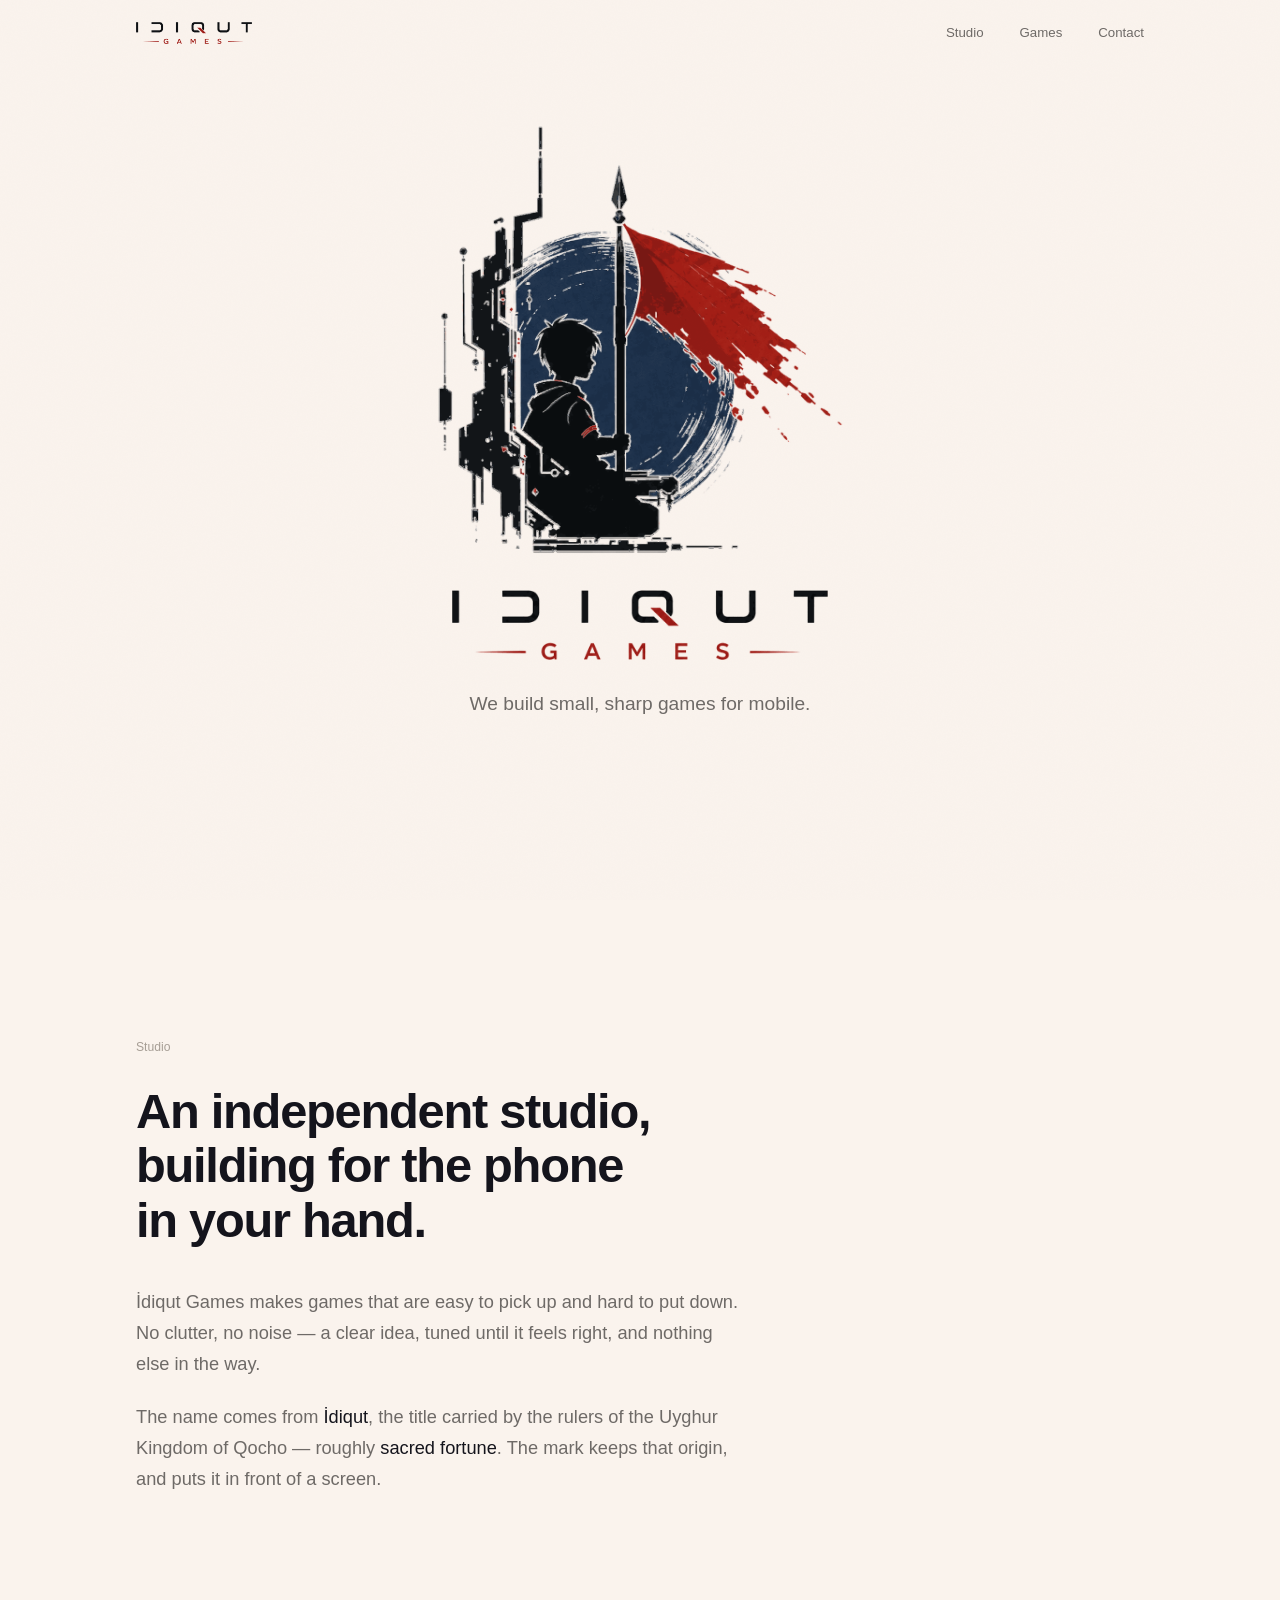
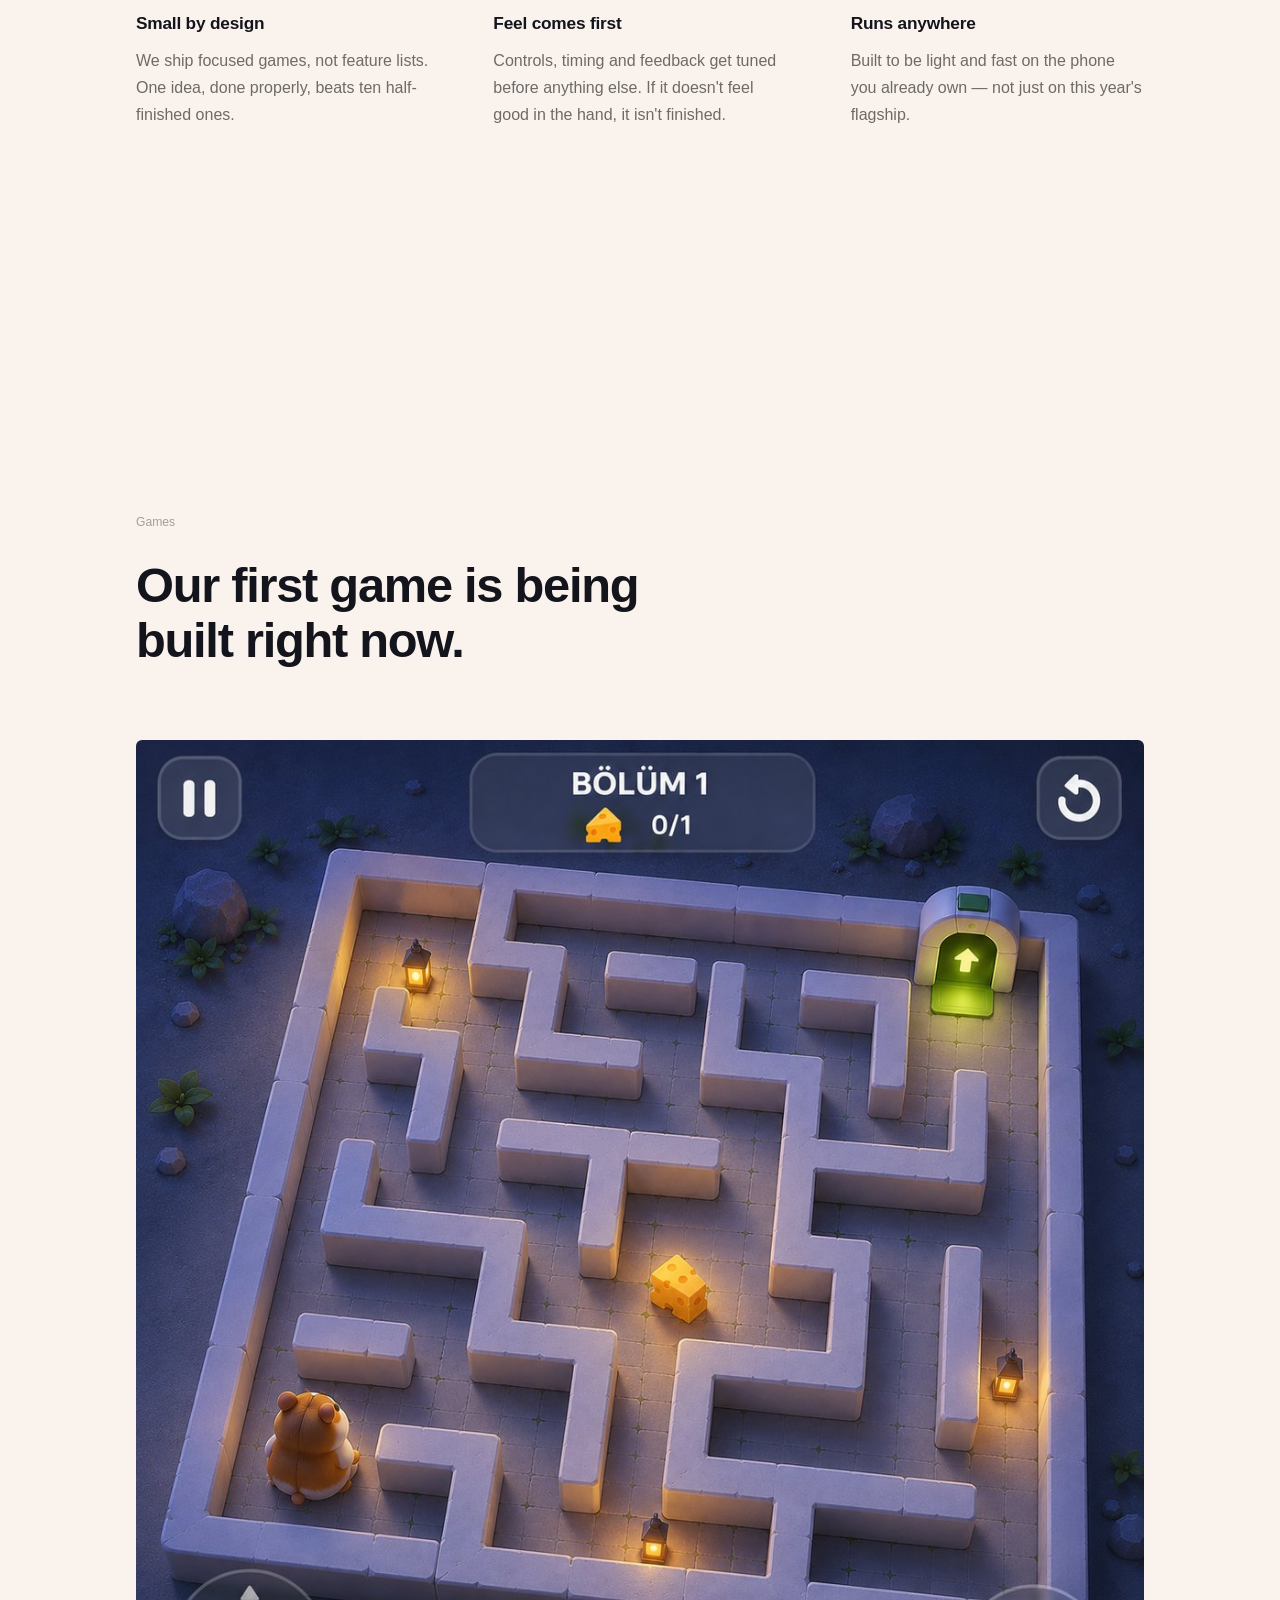
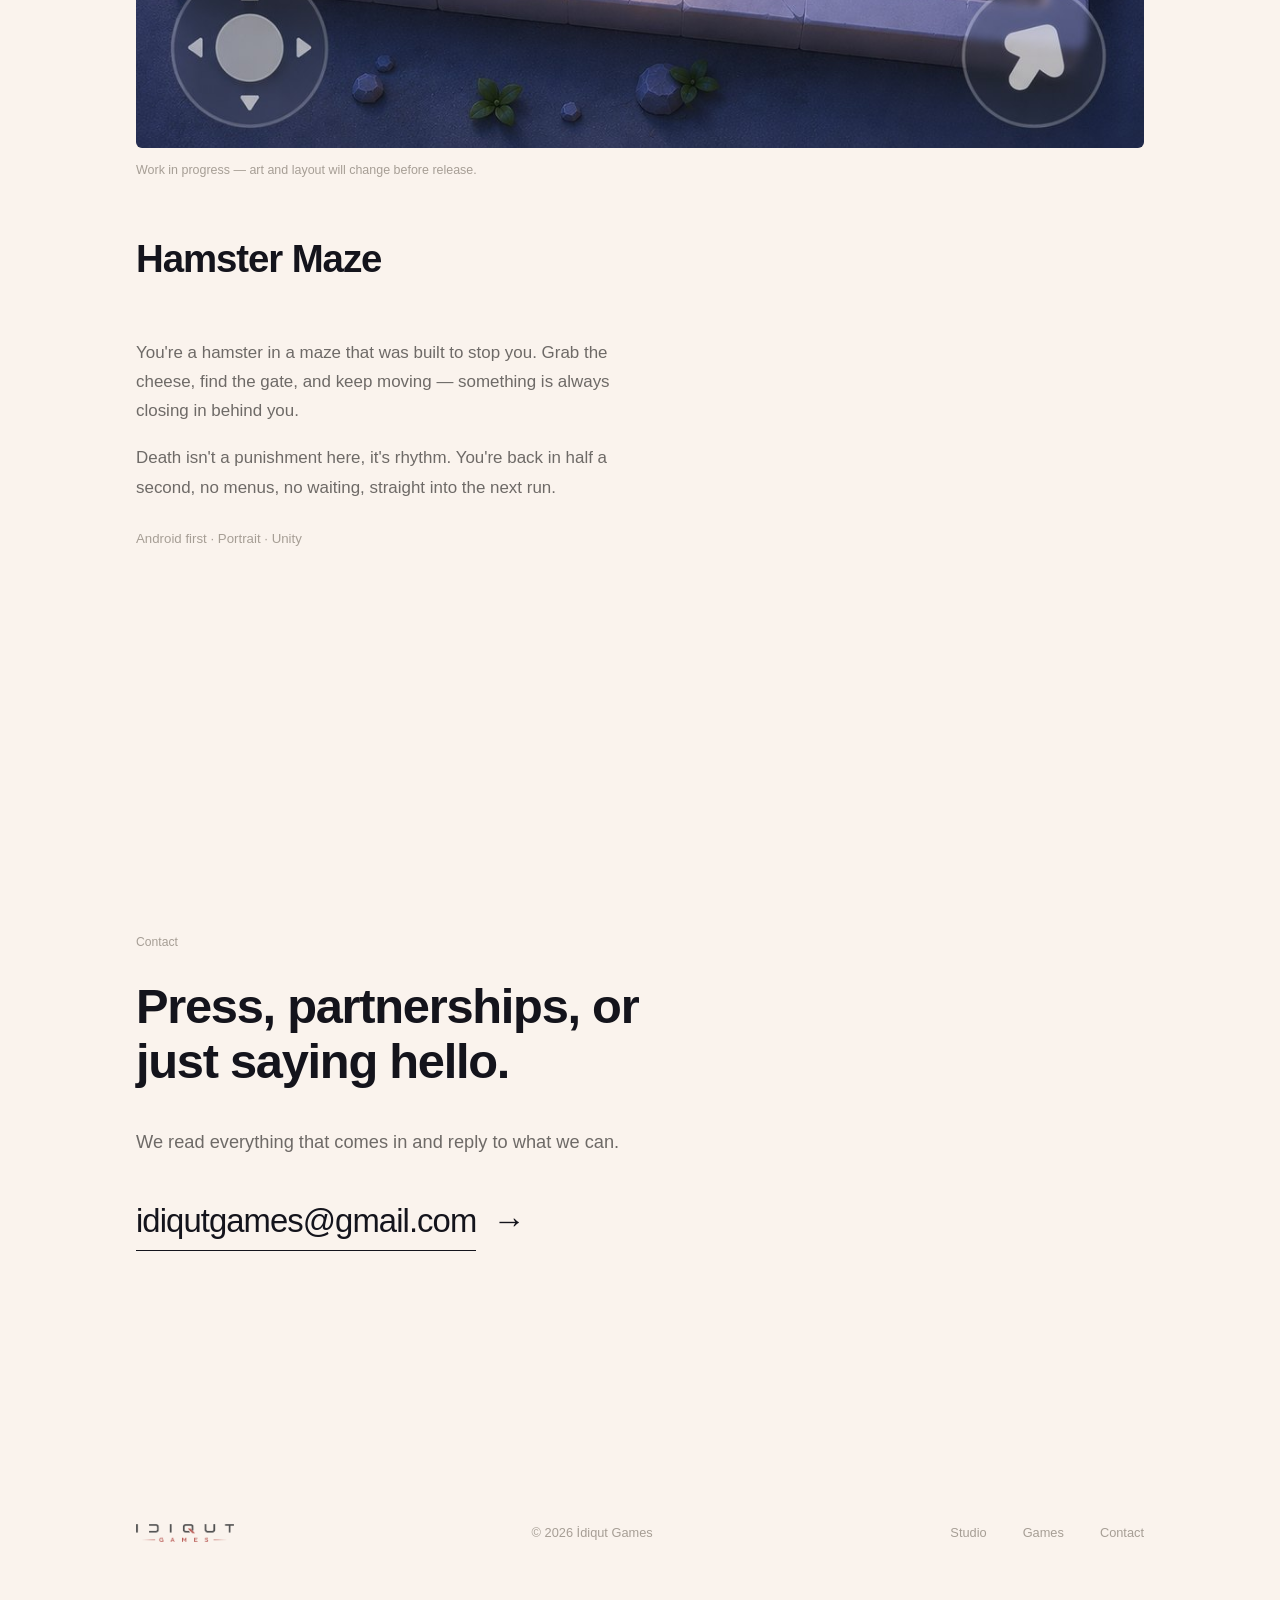
==== index.html @ bb397268 "Rebrand to the standard-bearer logo and go beige throughout New mark ships on cream, so the dark her" ====
<!DOCTYPE html>
<html lang="en">
<head>
<meta charset="utf-8">
<meta name="viewport" content="width=device-width, initial-scale=1">
<title>İdiqut Games — Independent Mobile Game Studio</title>
<meta name="description" content="İdiqut Games is an independent studio building small, sharp games for mobile. Hamster Maze is in development.">
<link rel="canonical" href="https://idiqutgames.com/">
<meta name="theme-color" content="#FAF3ED">

<meta property="og:type" content="website">
<meta property="og:url" content="https://idiqutgames.com/">
<meta property="og:site_name" content="İdiqut Games">
<meta property="og:title" content="İdiqut Games — Independent Mobile Game Studio">
<meta property="og:description" content="An independent studio building small, sharp games for mobile. Hamster Maze is in development.">
<meta property="og:image" content="https://idiqutgames.com/assets/og-image.png">
<meta property="og:image:width" content="1200">
<meta property="og:image:height" content="630">
<meta name="twitter:card" content="summary_large_image">
<meta name="twitter:title" content="İdiqut Games">
<meta name="twitter:description" content="An independent studio building small, sharp games for mobile.">
<meta name="twitter:image" content="https://idiqutgames.com/assets/og-image.png">

<link rel="icon" href="/assets/favicon-32.png" sizes="32x32">
<link rel="icon" href="/assets/icon-512.png" sizes="512x512">
<link rel="apple-touch-icon" href="/assets/apple-touch-icon.png">
<link rel="preload" as="image" href="/assets/v3-art-circle.png">
<link rel="preload" as="image" href="/assets/v3-art-figure.png">
<link rel="preload" as="image" href="/assets/v3-art-banner.png">
<link rel="preload" as="image" href="/assets/v3-wordmark.png">

<script type="application/ld+json">
{
  "@context":"https://schema.org","@type":"Organization",
  "name":"İdiqut Games","alternateName":"Idiqut Games",
  "url":"https://idiqutgames.com/",
  "logo":"https://idiqutgames.com/assets/icon-512.png",
  "email":"idiqutgames@gmail.com",
  "description":"Independent game studio building small, sharp games for mobile."
}
</script>

<style>
  :root{
    --bg:#FAF3ED;          /* logonun kendi zemini */
    --ink:#14141C;         /* logonun siyahiyla ayni soguk ton */
    --muted:#6E6A67;
    --faint:#A69E95;
    --red:#A01810;         /* sancaktan olculdu */
    --blue:#183048;        /* daireden olculdu */
    --head:66px;
    --font:-apple-system,BlinkMacSystemFont,"Segoe UI",Roboto,Helvetica,Arial,"Helvetica Neue",sans-serif;
    --wrap:1120px;
  }

  *{box-sizing:border-box;margin:0;padding:0}
  html{-webkit-text-size-adjust:100%;scroll-behavior:smooth}
  @media (prefers-reduced-motion:reduce){html{scroll-behavior:auto}}

  body{
    background:var(--bg);color:var(--ink);
    font-family:var(--font);font-size:17px;line-height:1.62;
    -webkit-font-smoothing:antialiased;-moz-osx-font-smoothing:grayscale;
    overflow-x:hidden;
  }
  img{max-width:100%;height:auto;display:block}
  a{color:inherit}
  :focus-visible{outline:2px solid var(--red);outline-offset:4px;border-radius:2px}

  .wrap{width:100%;max-width:var(--wrap);margin:0 auto;padding:0 clamp(24px,6vw,56px)}
  .skip{position:absolute;left:-9999px;top:0;background:var(--ink);color:var(--bg);padding:12px 18px;z-index:100}
  .skip:focus{left:0}

  /* ═══ HEADER ═══ */
  header{
    position:fixed;inset:0 0 auto 0;height:var(--head);z-index:50;
    display:flex;align-items:center;background:transparent;
    transition:background .4s ease;
  }
  header.solid{
    background:rgba(250,243,237,.88);
    -webkit-backdrop-filter:blur(12px);backdrop-filter:blur(12px);
  }
  header .wrap{display:flex;align-items:center;justify-content:space-between;gap:22px}
  .brand{display:block;flex:none;text-decoration:none;width:clamp(94px,13vw,116px);opacity:0;transition:opacity .5s ease}
  header.solid .brand{opacity:1}

  nav{display:flex;align-items:center;gap:clamp(18px,3.4vw,36px)}
  nav a{
    text-decoration:none;font-size:.83rem;font-weight:500;
    color:var(--muted);transition:color .25s ease;white-space:nowrap;
  }
  nav a:hover{color:var(--ink)}

  /* ═══ HERO ═══ */
  .hero{
    position:relative;min-height:94svh;
    display:flex;flex-direction:column;align-items:center;justify-content:center;text-align:center;
    padding:calc(var(--head) + 44px) clamp(24px,6vw,56px) clamp(76px,10vw,116px);
  }

  .art{position:relative;width:clamp(248px,40vw,412px);aspect-ratio:766/808;margin-bottom:clamp(24px,3.4vw,34px)}
  .art .al{position:absolute;inset:0;width:100%;height:100%;object-fit:contain}

  @supports ((-webkit-mask-image:linear-gradient(#000,#000)) or (mask-image:linear-gradient(#000,#000))){
    /* figur asagidan yukari belirir */
    .art .fig{
      -webkit-mask-image:linear-gradient(to top,#000 0%,#000 40%,transparent 49%,transparent 100%);
              mask-image:linear-gradient(to top,#000 0%,#000 40%,transparent 49%,transparent 100%);
      -webkit-mask-size:100% 300%;mask-size:100% 300%;
      -webkit-mask-repeat:no-repeat;mask-repeat:no-repeat;
      -webkit-mask-position:0% 0%;mask-position:0% 0%;
    }
    /* sancak soldan saga acilir */
    .art .ban{
      -webkit-mask-image:linear-gradient(to right,#000 0%,#000 36%,transparent 50%,transparent 100%);
              mask-image:linear-gradient(to right,#000 0%,#000 36%,transparent 50%,transparent 100%);
      -webkit-mask-size:300% 100%;mask-size:300% 100%;
      -webkit-mask-repeat:no-repeat;mask-repeat:no-repeat;
      -webkit-mask-position:100% 0%;mask-position:100% 0%;
    }
    /* daire firca gibi donerek gelir */
    .art .cir{opacity:0;transform:rotate(-26deg) scale(.9);transform-origin:58% 52%}
  }

  @keyframes riseUp{
    from{-webkit-mask-position:0% 0%;mask-position:0% 0%}
    to  {-webkit-mask-position:0% 100%;mask-position:0% 100%}
  }
  @keyframes unfurl{
    from{-webkit-mask-position:100% 0%;mask-position:100% 0%}
    to  {-webkit-mask-position:0% 0%;mask-position:0% 0%}
  }
  @keyframes sweep{
    from{opacity:0;transform:rotate(-26deg) scale(.9)}
    to  {opacity:1;transform:rotate(0) scale(1)}
  }

  .art.on .cir{animation:sweep  .92s cubic-bezier(.24,.7,.3,1)    .05s forwards}
  .art.on .fig{animation:riseUp .84s cubic-bezier(.32,.06,.22,1)  .46s forwards}
  .art.on .ban{animation:unfurl .88s cubic-bezier(.26,.06,.2,1)   .96s forwards}

  .hero .word{width:clamp(238px,36vw,376px);margin-bottom:clamp(22px,3.2vw,30px)}
  .hero p{font-size:clamp(1.02rem,2.3vw,1.2rem);line-height:1.5;color:var(--muted);max-width:34ch}

  /* ═══ SECTIONS — ayrac yok, sadece bosluk ═══ */
  section{padding:clamp(104px,15vw,196px) 0}

  .eyebrow{font-size:.76rem;font-weight:500;color:var(--faint);margin-bottom:clamp(20px,2.6vw,26px)}

  h2{font-size:clamp(1.95rem,5vw,3.05rem);font-weight:600;line-height:1.12;letter-spacing:-.026em;max-width:19ch}

  .lede{margin-top:clamp(26px,3.4vw,38px);max-width:60ch;color:var(--muted);font-size:clamp(1.04rem,2vw,1.14rem);line-height:1.72}
  .lede + .lede{margin-top:1.15em}
  .lede em{color:var(--ink);font-style:normal;font-weight:500}

  .pillars{display:grid;grid-template-columns:1fr;gap:clamp(36px,5vw,56px);margin-top:clamp(64px,9vw,116px)}
  @media (min-width:820px){.pillars{grid-template-columns:repeat(3,1fr);gap:clamp(38px,5vw,64px)}}
  .pillars h3{font-size:1.08rem;font-weight:600;letter-spacing:-.012em;margin-bottom:10px}
  .pillars p{color:var(--muted);font-size:1rem;line-height:1.68;max-width:34ch}

  /* ═══ OYUN ═══ */
  .shot{margin-top:clamp(46px,6vw,72px);border-radius:6px;overflow:hidden;background:#EFE8E1}
  .shot img{width:100%;transition:transform 1.1s cubic-bezier(.2,.7,.25,1)}
  .shot:hover img{transform:scale(1.028)}
  .cap{margin-top:12px;font-size:.78rem;color:var(--faint)}

  .gtitle{margin-top:clamp(38px,5vw,58px);font-size:clamp(1.65rem,4.2vw,2.4rem);font-weight:600;letter-spacing:-.028em;line-height:1.1}
  .gstatus{display:inline-flex;align-items:center;gap:9px;margin-top:14px;font-size:.82rem;color:var(--muted)}
  .gstatus::before{content:"";width:6px;height:6px;border-radius:50%;background:var(--red);flex:none}
  .gbody{margin-top:22px;max-width:56ch;color:var(--muted);font-size:1.06rem;line-height:1.72}
  .gbody + .gbody{margin-top:1.05em}
  .gspecs{margin-top:26px;font-size:.83rem;color:var(--faint)}

  /* ═══ OK BAGLANTISI ═══ */
  .mail{
    display:inline-flex;align-items:baseline;gap:.5em;
    margin-top:clamp(26px,3.4vw,36px);
    font-size:clamp(1.3rem,4.2vw,2.05rem);font-weight:500;letter-spacing:-.028em;
    text-decoration:none;color:var(--ink);
  }
  .mail span.t{
    background-image:linear-gradient(currentColor,currentColor);
    background-size:100% 1px;background-repeat:no-repeat;background-position:0 100%;
    padding-bottom:4px;transition:background-size .35s ease;
  }
  .mail:hover span.t{background-size:0% 1px}
  .mail span.a{transition:transform .3s cubic-bezier(.2,.7,.3,1);display:inline-block}
  .mail:hover span.a{transform:translateX(6px)}

  /* ═══ FOOTER ═══ */
  footer{padding:clamp(56px,7vw,80px) 0 clamp(52px,6vw,68px)}
  footer .wrap{display:flex;align-items:center;justify-content:space-between;gap:28px;flex-wrap:wrap}
  footer .wm{width:98px;opacity:.72}
  footer .copy{font-size:.8rem;color:var(--faint)}
  footer nav a{font-size:.8rem;color:var(--faint)}
  footer nav a:hover{color:var(--ink)}

  /* ═══ REVEAL ═══ */
  .rv{opacity:0;transform:translateY(24px);transition:opacity .9s cubic-bezier(.22,.7,.3,1),transform .9s cubic-bezier(.22,.7,.3,1)}
  .rv.in{opacity:1;transform:none}
  .rv.d1{transition-delay:.1s}
  .rv.d2{transition-delay:.2s}
  .rv.d3{transition-delay:.3s}
  .rv.hd1{transition-delay:1.54s}
  .rv.hd2{transition-delay:1.74s}
  .hero.no-cine .rv.hd1{transition-delay:.10s}
  .hero.no-cine .rv.hd2{transition-delay:.20s}

  /* kagit greni */
  body::after{
    content:"";position:fixed;inset:0;z-index:9;pointer-events:none;opacity:.02;
    background-image:url("data:image/svg+xml,%3Csvg xmlns='http://www.w3.org/2000/svg' width='200' height='200'%3E%3Cfilter id='n'%3E%3CfeTurbulence type='fractalNoise' baseFrequency='.8' numOctaves='4' stitchTiles='stitch'/%3E%3C/filter%3E%3Crect width='100%25' height='100%25' filter='url(%23n)'/%3E%3C/svg%3E");
    background-size:200px 200px;mix-blend-mode:multiply;
  }

  @media (prefers-reduced-motion:reduce){
    .rv{opacity:1;transform:none;transition:none}
    .art .fig,.art .ban{-webkit-mask-image:none!important;mask-image:none!important}
    .art .cir{opacity:1!important;transform:none!important}
    .shot:hover img{transform:none}
    .brand{opacity:1}
  }
</style>

<noscript><style>
  .art .fig,.art .ban{-webkit-mask-image:none!important;mask-image:none!important}
  .art .cir{opacity:1!important;transform:none!important}
  .rv{opacity:1!important;transform:none!important}
  .brand{opacity:1}
</style></noscript>
</head>
<body>

<a class="skip" href="#main">Skip to content</a>

<header id="hdr">
  <div class="wrap">
    <a class="brand" href="#top" aria-label="İdiqut Games — home">
      <img src="/assets/v3-wordmark.png" alt="İdiqut Games" width="900" height="166">
    </a>
    <nav aria-label="Main">
      <a href="#studio">Studio</a>
      <a href="#games">Games</a>
      <a href="#contact">Contact</a>
    </nav>
  </div>
</header>

<main id="main">

  <div class="hero" id="top">
    <div class="art" id="art" role="img"
         aria-label="İdiqut Games emblem: a seated figure holding a standard, a brushed circle behind, a crimson banner streaming out">
      <img class="al cir" src="/assets/v3-art-circle.png" alt="" width="880" height="928" fetchpriority="high">
      <img class="al fig" src="/assets/v3-art-figure.png" alt="" width="880" height="928">
      <img class="al ban" src="/assets/v3-art-banner.png" alt="" width="880" height="928">
    </div>

    <img class="word rv hd1" src="/assets/v3-wordmark.png" alt="İdiqut Games" width="900" height="166">
    <p class="rv hd2">We build small, sharp games for mobile.</p>
  </div>

  <!-- ═══ STUDIO ═══ -->
  <section id="studio">
    <div class="wrap">
      <p class="eyebrow rv">Studio</p>
      <h2 class="rv">An independent studio, building for the phone in your hand.</h2>

      <p class="lede rv d1">
        İdiqut Games makes games that are easy to pick up and hard to put down.
        No clutter, no noise — a clear idea, tuned until it feels right, and
        nothing else in the way.
      </p>
      <p class="lede rv d2">
        The name comes from <em>İdiqut</em>, the title carried by the rulers of the
        Uyghur Kingdom of Qocho — roughly <em>sacred fortune</em>. The mark keeps
        that origin, and puts it in front of a screen.
      </p>

      <div class="pillars">
        <div class="rv">
          <h3>Small by design</h3>
          <p>We ship focused games, not feature lists. One idea, done properly, beats ten half-finished ones.</p>
        </div>
        <div class="rv d1">
          <h3>Feel comes first</h3>
          <p>Controls, timing and feedback get tuned before anything else. If it doesn't feel good in the hand, it isn't finished.</p>
        </div>
        <div class="rv d2">
          <h3>Runs anywhere</h3>
          <p>Built to be light and fast on the phone you already own — not just on this year's flagship.</p>
        </div>
      </div>
    </div>
  </section>

  <!-- ═══ GAMES ═══ -->
  <section id="games">
    <div class="wrap">
      <p class="eyebrow rv">Games</p>
      <h2 class="rv">Our first game is being built right now.</h2>

      <div class="shot rv d1">
        <img src="/assets/game-hamster.jpg"
             alt="Hamster Maze — a hamster in a lantern-lit stone maze, with cheese to collect and an exit gate"
             width="1100" height="1100" loading="lazy">
      </div>
      <p class="cap rv d1">Work in progress — art and layout will change before release.</p>

      <h3 class="gtitle rv d1">Hamster Maze</h3>
      <p class="gstatus rv d1">In development</p>

      <p class="gbody rv d2">
        You're a hamster in a maze that was built to stop you. Grab the cheese,
        find the gate, and keep moving — something is always closing in behind you.
      </p>
      <p class="gbody rv d2">
        Death isn't a punishment here, it's rhythm. You're back in half a second,
        no menus, no waiting, straight into the next run.
      </p>
      <p class="gspecs rv d3">Android first · Portrait · Unity</p>
    </div>
  </section>

  <!-- ═══ CONTACT ═══ -->
  <section id="contact">
    <div class="wrap">
      <p class="eyebrow rv">Contact</p>
      <h2 class="rv">Press, partnerships, or just saying hello.</h2>
      <p class="lede rv d1">We read everything that comes in and reply to what we can.</p>
      <a class="mail rv d2" href="mailto:idiqutgames@gmail.com">
        <span class="t">idiqutgames@gmail.com</span><span class="a" aria-hidden="true">→</span>
      </a>
    </div>
  </section>

</main>

<footer>
  <div class="wrap">
    <img class="wm" src="/assets/v3-wordmark.png" alt="İdiqut Games" width="900" height="166" loading="lazy">
    <p class="copy">© 2026 İdiqut Games</p>
    <nav aria-label="Footer">
      <a href="#studio">Studio</a>
      <a href="#games">Games</a>
      <a href="#contact">Contact</a>
    </nav>
  </div>
</footer>

<script>
(function(){
  var reduce = window.matchMedia('(prefers-reduced-motion: reduce)').matches;

  var art  = document.getElementById('art');
  var hero = document.querySelector('.hero');
  var canMask = window.CSS && CSS.supports &&
                (CSS.supports('mask-image','linear-gradient(#000,#000)') ||
                 CSS.supports('-webkit-mask-image','linear-gradient(#000,#000)'));

  if (art && canMask && !reduce) {
    requestAnimationFrame(function(){
      requestAnimationFrame(function(){ art.classList.add('on'); });
    });
  } else if (hero) {
    hero.classList.add('no-cine');
  }

  var hdr = document.getElementById('hdr');
  var ticking = false;
  function frame(){
    var h = hero ? hero.offsetHeight : 600;
    hdr.classList.toggle('solid', (window.scrollY || 0) > h - 76);
    ticking = false;
  }
  function onScroll(){ if (!ticking) { ticking = true; requestAnimationFrame(frame); } }
  frame();
  window.addEventListener('scroll', onScroll, {passive:true});
  window.addEventListener('resize', onScroll, {passive:true});

  var items = document.querySelectorAll('.rv');
  if (!window.IntersectionObserver || reduce) {
    Array.prototype.forEach.call(items, function(el){ el.classList.add('in'); });
  } else {
    var io = new IntersectionObserver(function(entries){
      entries.forEach(function(e){
        if (e.isIntersecting) { e.target.classList.add('in'); io.unobserve(e.target); }
      });
    }, {rootMargin:'0px 0px -9% 0px', threshold:.05});
    Array.prototype.forEach.call(items, function(el){ io.observe(el); });
  }
})();
</script>

</body>
</html>
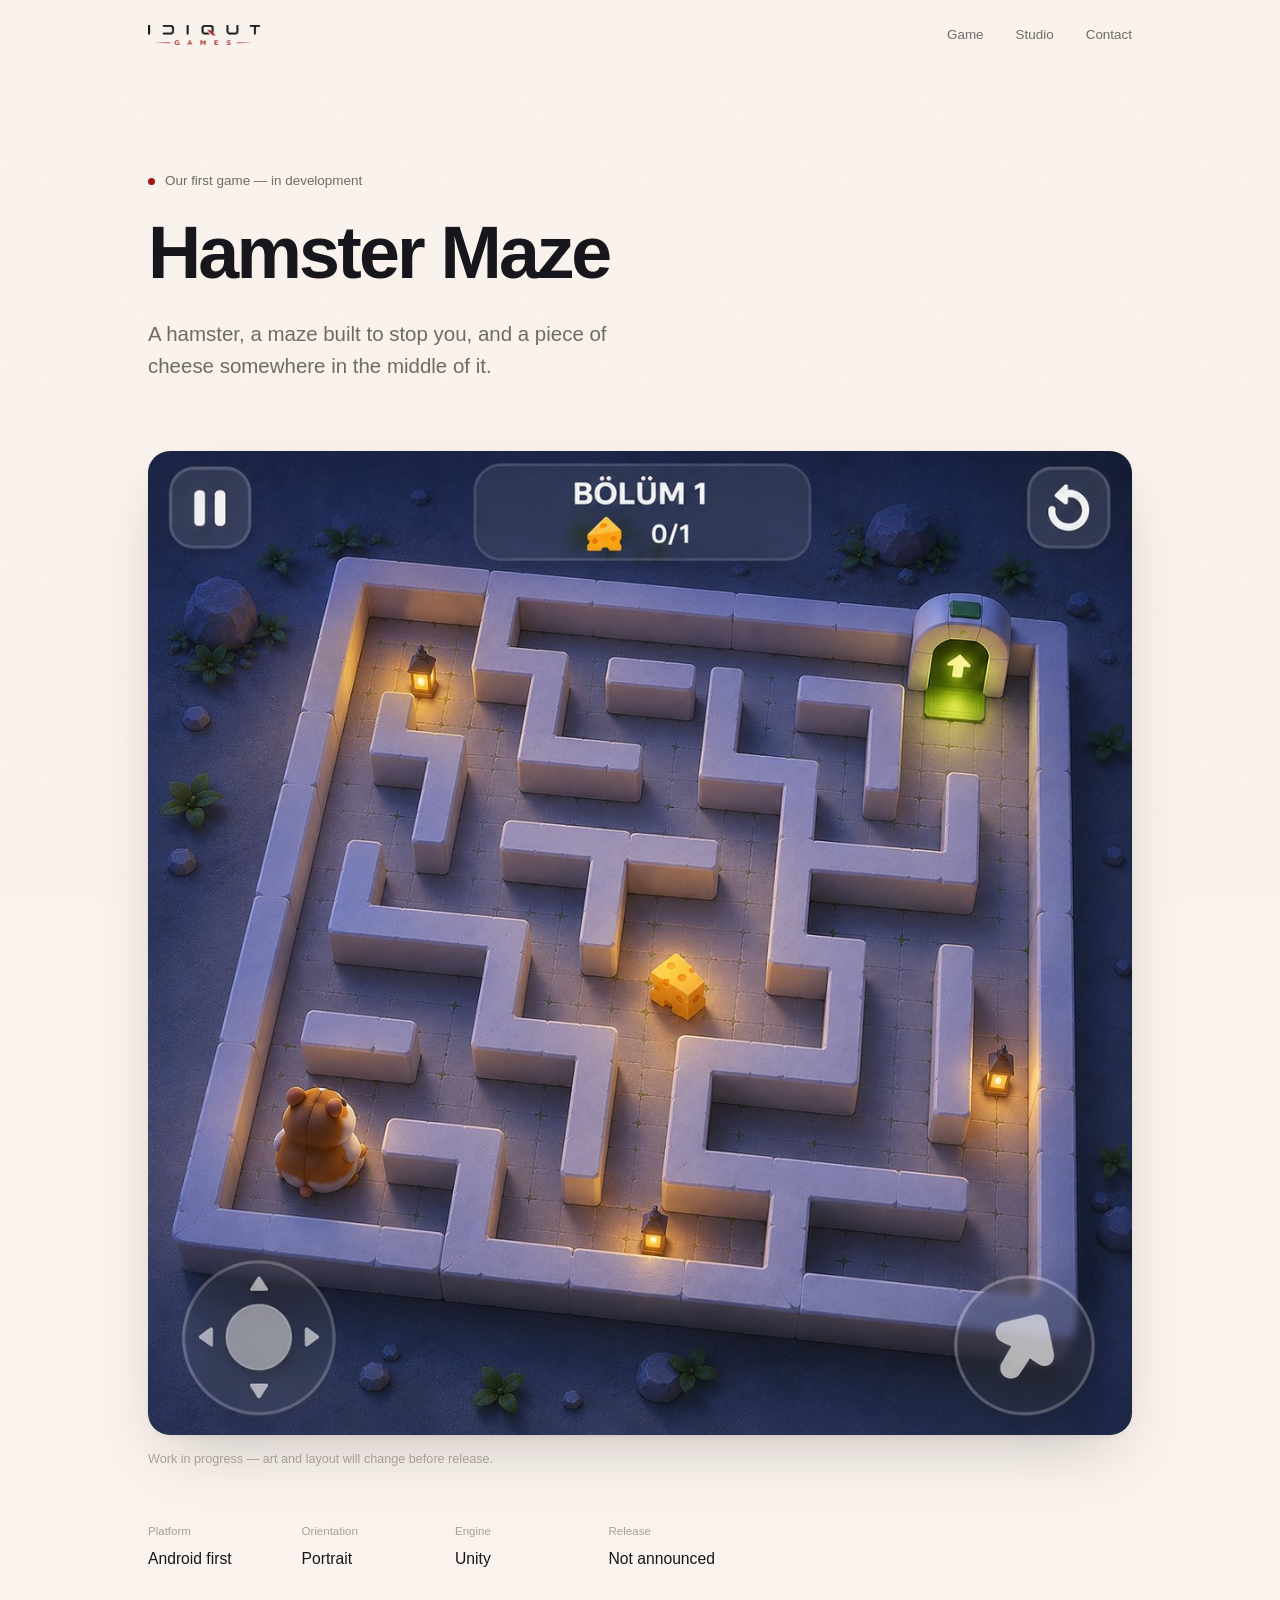
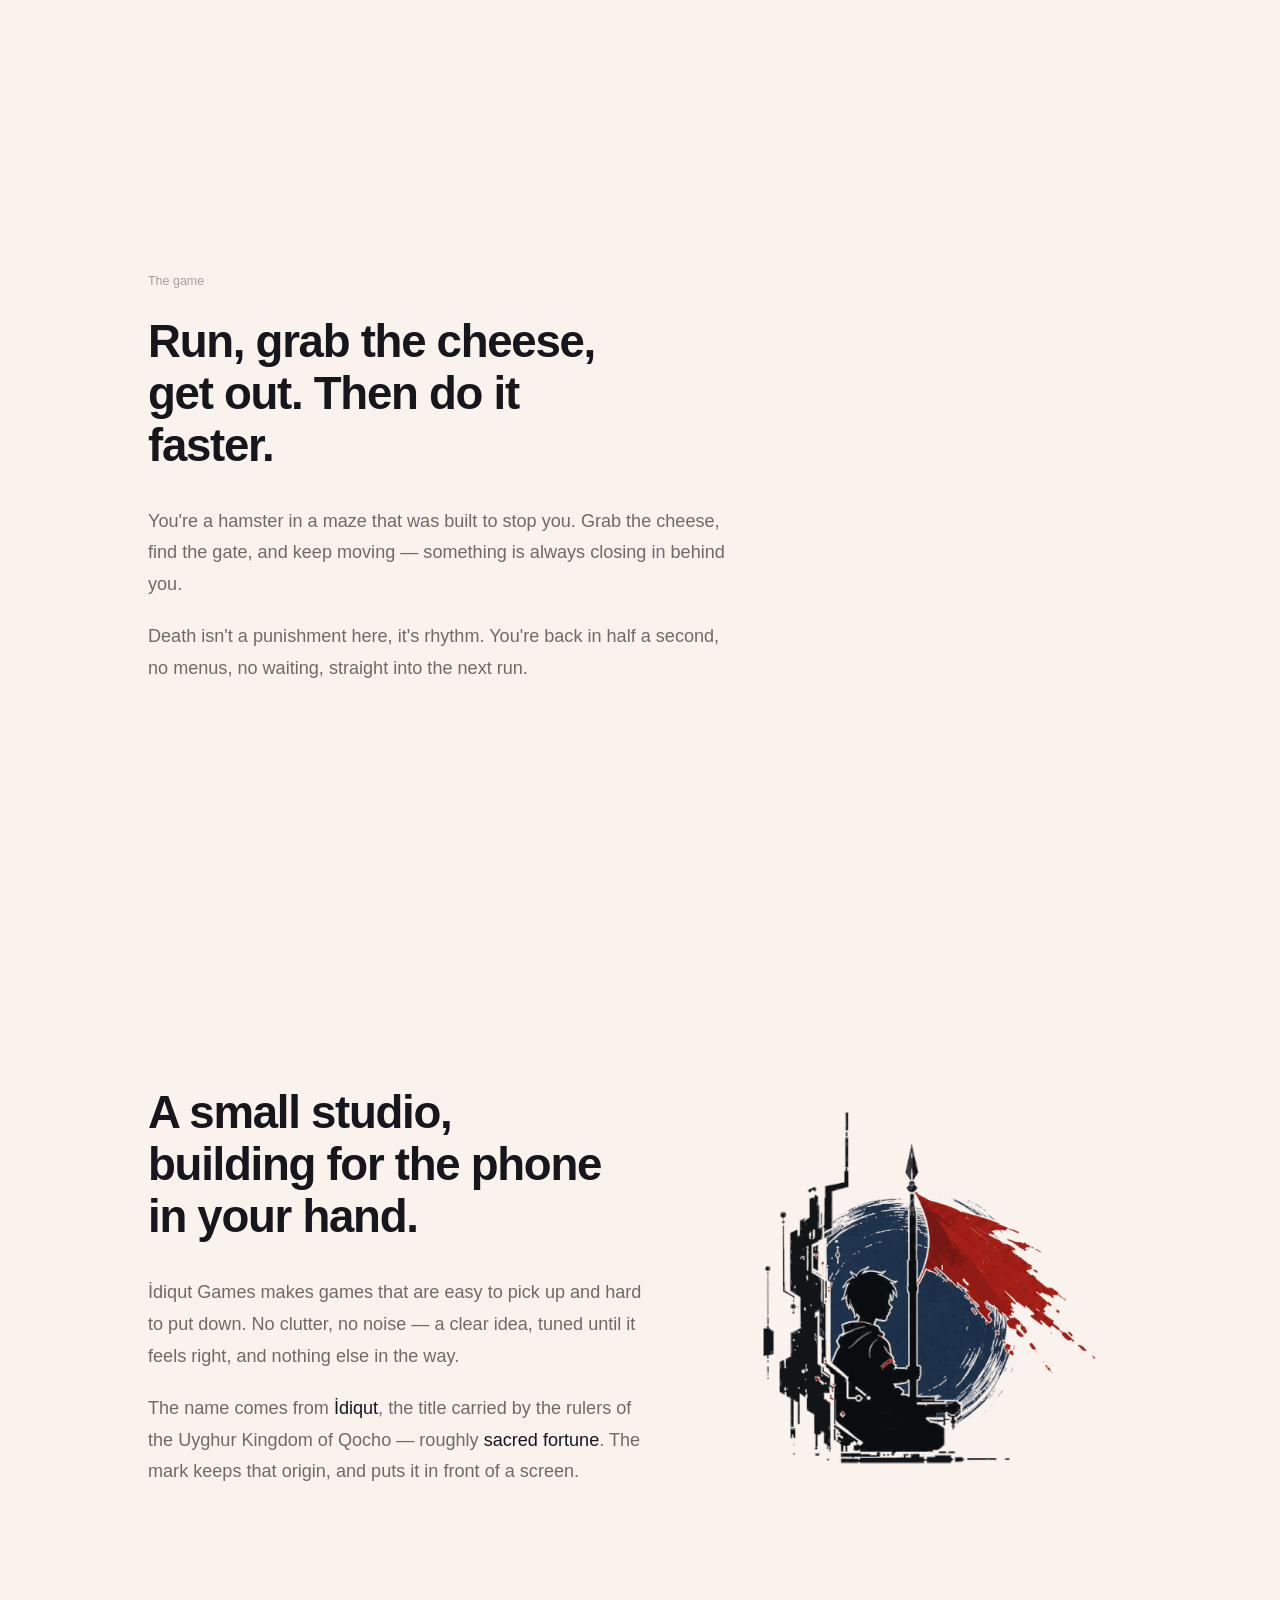
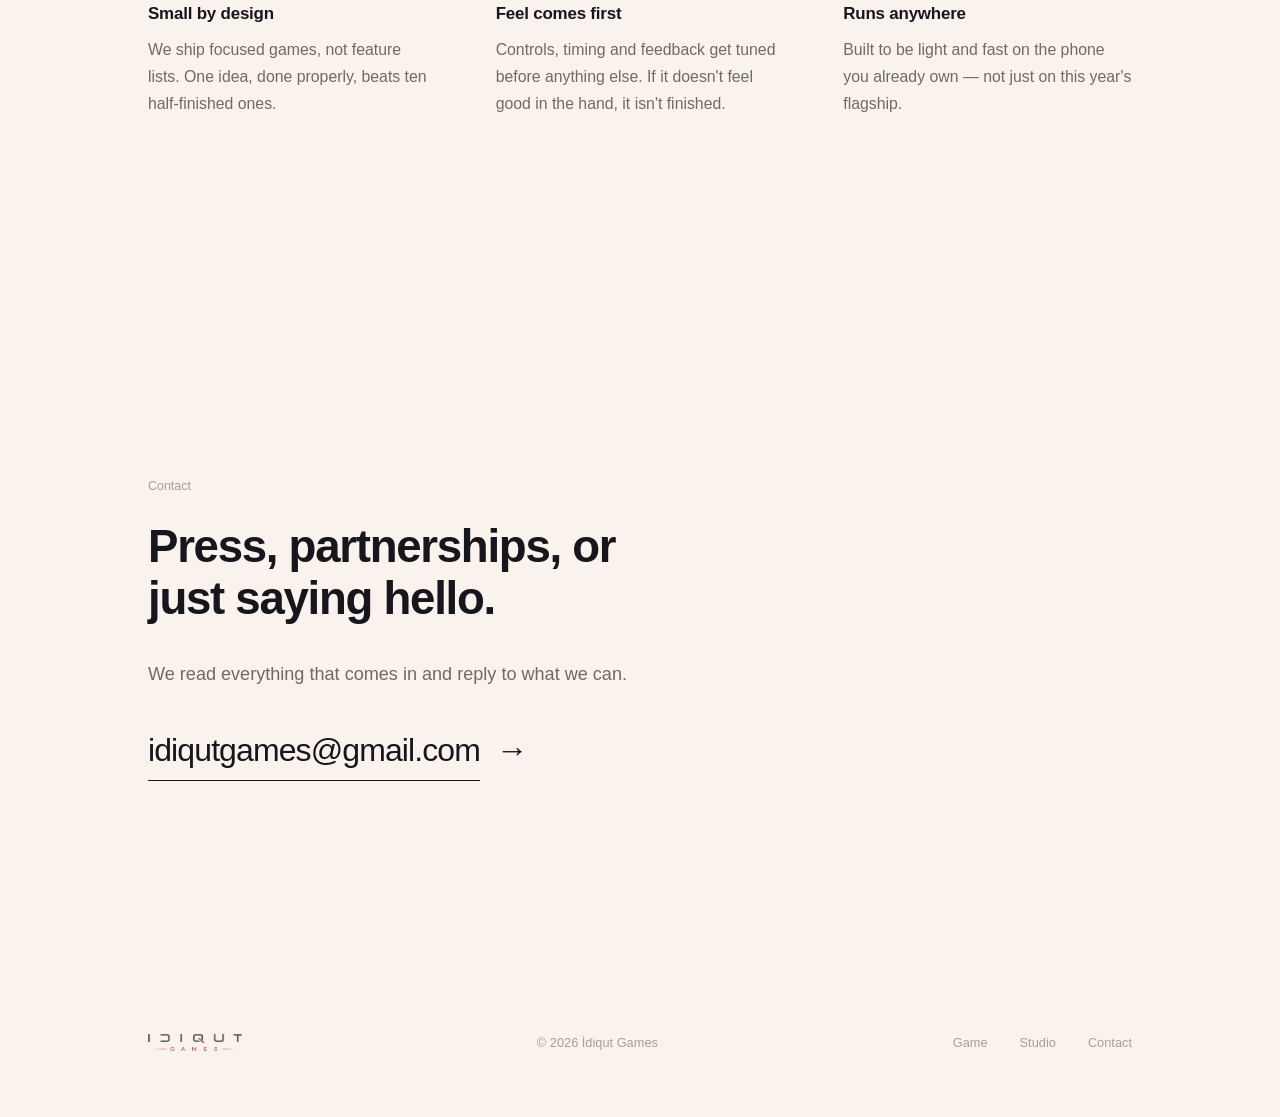
==== commit 493b7acb: "Lead with the game; the logo moves to the header The emblem no longer fills the homepage. It sits sm" ====
--- a/index.html
+++ b/index.html
@@ -3,7 +3,7 @@
 <head>
 <meta charset="utf-8">
 <meta name="viewport" content="width=device-width, initial-scale=1">
-<title>İdiqut Games — Independent Mobile Game Studio</title>
+<title>İdiqut Games — Hamster Maze, in development</title>
 <meta name="description" content="İdiqut Games is an independent studio building small, sharp games for mobile. Hamster Maze is in development.">
 <link rel="canonical" href="https://idiqutgames.com/">
 <meta name="theme-color" content="#FAF3ED">
@@ -11,22 +11,20 @@
 <meta property="og:type" content="website">
 <meta property="og:url" content="https://idiqutgames.com/">
 <meta property="og:site_name" content="İdiqut Games">
-<meta property="og:title" content="İdiqut Games — Independent Mobile Game Studio">
+<meta property="og:title" content="İdiqut Games — Hamster Maze, in development">
 <meta property="og:description" content="An independent studio building small, sharp games for mobile. Hamster Maze is in development.">
 <meta property="og:image" content="https://idiqutgames.com/assets/og-image.png">
 <meta property="og:image:width" content="1200">
 <meta property="og:image:height" content="630">
 <meta name="twitter:card" content="summary_large_image">
-<meta name="twitter:title" content="İdiqut Games">
+<meta name="twitter:title" content="İdiqut Games — Hamster Maze">
 <meta name="twitter:description" content="An independent studio building small, sharp games for mobile.">
 <meta name="twitter:image" content="https://idiqutgames.com/assets/og-image.png">
 
 <link rel="icon" href="/assets/favicon-32.png" sizes="32x32">
 <link rel="icon" href="/assets/icon-512.png" sizes="512x512">
 <link rel="apple-touch-icon" href="/assets/apple-touch-icon.png">
-<link rel="preload" as="image" href="/assets/v3-art-circle.png">
-<link rel="preload" as="image" href="/assets/v3-art-figure.png">
-<link rel="preload" as="image" href="/assets/v3-art-banner.png">
+<link rel="preload" as="image" href="/assets/game-hamster.jpg">
 <link rel="preload" as="image" href="/assets/v3-wordmark.png">
 
 <script type="application/ld+json">
@@ -42,15 +40,17 @@
 
 <style>
   :root{
-    --bg:#FAF3ED;          /* logonun kendi zemini */
-    --ink:#14141C;         /* logonun siyahiyla ayni soguk ton */
-    --muted:#6E6A67;
-    --faint:#A69E95;
-    --red:#A01810;         /* sancaktan olculdu */
-    --blue:#183048;        /* daireden olculdu */
-    --head:66px;
+    --bg:#FAF3ED;
+    --bg-warm:#F3EBE3;
+    --ink:#17161C;
+    --muted:#6F6A66;
+    --faint:#A79F96;
+    --red:#A01810;
+    --blue:#183048;
+    --head:70px;
     --font:-apple-system,BlinkMacSystemFont,"Segoe UI",Roboto,Helvetica,Arial,"Helvetica Neue",sans-serif;
-    --wrap:1120px;
+    --wrap:1080px;
+    --r:22px;
   }
 
   *{box-sizing:border-box;margin:0;padding:0}
@@ -59,124 +59,131 @@
 
   body{
     background:var(--bg);color:var(--ink);
-    font-family:var(--font);font-size:17px;line-height:1.62;
+    font-family:var(--font);font-size:17px;line-height:1.65;
     -webkit-font-smoothing:antialiased;-moz-osx-font-smoothing:grayscale;
     overflow-x:hidden;
   }
   img{max-width:100%;height:auto;display:block}
   a{color:inherit}
-  :focus-visible{outline:2px solid var(--red);outline-offset:4px;border-radius:2px}
-
-  .wrap{width:100%;max-width:var(--wrap);margin:0 auto;padding:0 clamp(24px,6vw,56px)}
+  :focus-visible{outline:2px solid var(--red);outline-offset:4px;border-radius:4px}
+
+  .wrap{width:100%;max-width:var(--wrap);margin:0 auto;padding:0 clamp(22px,5.5vw,48px)}
   .skip{position:absolute;left:-9999px;top:0;background:var(--ink);color:var(--bg);padding:12px 18px;z-index:100}
   .skip:focus{left:0}
 
-  /* ═══ HEADER ═══ */
+  /* ═══ HEADER — logonun asil yeri ═══ */
   header{
     position:fixed;inset:0 0 auto 0;height:var(--head);z-index:50;
-    display:flex;align-items:center;background:transparent;
-    transition:background .4s ease;
+    display:flex;align-items:center;
+    background:rgba(250,243,237,0);transition:background .4s ease;
   }
   header.solid{
-    background:rgba(250,243,237,.88);
-    -webkit-backdrop-filter:blur(12px);backdrop-filter:blur(12px);
+    background:rgba(250,243,237,.9);
+    -webkit-backdrop-filter:blur(14px);backdrop-filter:blur(14px);
   }
   header .wrap{display:flex;align-items:center;justify-content:space-between;gap:22px}
-  .brand{display:block;flex:none;text-decoration:none;width:clamp(94px,13vw,116px);opacity:0;transition:opacity .5s ease}
-  header.solid .brand{opacity:1}
-
-  nav{display:flex;align-items:center;gap:clamp(18px,3.4vw,36px)}
+  .brand{display:block;flex:none;text-decoration:none;width:clamp(92px,12vw,112px)}
+  .brand img{width:100%}
+
+  nav{display:flex;align-items:center;gap:clamp(16px,3vw,32px)}
   nav a{
-    text-decoration:none;font-size:.83rem;font-weight:500;
-    color:var(--muted);transition:color .25s ease;white-space:nowrap;
+    text-decoration:none;font-size:.84rem;font-weight:500;
+    color:var(--muted);transition:color .22s ease;white-space:nowrap;
   }
   nav a:hover{color:var(--ink)}
 
-  /* ═══ HERO ═══ */
-  .hero{
-    position:relative;min-height:94svh;
-    display:flex;flex-direction:column;align-items:center;justify-content:center;text-align:center;
-    padding:calc(var(--head) + 44px) clamp(24px,6vw,56px) clamp(76px,10vw,116px);
-  }
-
-  .art{position:relative;width:clamp(248px,40vw,412px);aspect-ratio:766/808;margin-bottom:clamp(24px,3.4vw,34px)}
-  .art .al{position:absolute;inset:0;width:100%;height:100%;object-fit:contain}
+  /* ═══ HERO — oyun karsilar ═══ */
+  .hero{padding:calc(var(--head) + clamp(48px,8vw,96px)) 0 clamp(76px,10vw,120px)}
+
+  .kicker{
+    display:inline-flex;align-items:center;gap:10px;
+    font-size:.84rem;color:var(--muted);margin-bottom:clamp(16px,2.2vw,22px);
+  }
+  .kicker::before{
+    content:"";width:7px;height:7px;border-radius:50%;background:var(--red);flex:none;
+  }
+
+  h1{
+    font-size:clamp(2.5rem,8vw,4.6rem);
+    font-weight:600;line-height:1.02;letter-spacing:-.038em;
+  }
+
+  .hero .sub{
+    margin-top:clamp(20px,2.8vw,28px);
+    max-width:44ch;color:var(--muted);
+    font-size:clamp(1.08rem,2.2vw,1.28rem);line-height:1.6;
+  }
+
+  .frame{
+    margin-top:clamp(40px,5.5vw,68px);
+    border-radius:var(--r);overflow:hidden;background:var(--bg-warm);
+    box-shadow:0 2px 4px rgba(23,22,28,.04),0 26px 60px -22px rgba(23,22,28,.26);
+  }
+  .frame img{width:100%;transition:transform 1.3s cubic-bezier(.2,.7,.25,1)}
+  .frame:hover img{transform:scale(1.025)}
+
+  .cap{margin-top:14px;font-size:.79rem;color:var(--faint)}
+
+  .facts{
+    display:flex;flex-wrap:wrap;gap:clamp(20px,3.4vw,44px);
+    margin-top:clamp(34px,4.4vw,52px);
+  }
+  .facts div{min-width:110px}
+  .facts dt{font-size:.72rem;color:var(--faint);margin-bottom:5px}
+  .facts dd{font-size:.98rem;font-weight:500}
+
+  /* ═══ SECTIONS ═══ */
+  section{padding:clamp(96px,14vw,180px) 0}
+
+  .eyebrow{font-size:.78rem;font-weight:500;color:var(--faint);margin-bottom:clamp(18px,2.4vw,24px)}
+  h2{font-size:clamp(1.85rem,4.6vw,2.85rem);font-weight:600;line-height:1.14;letter-spacing:-.028em;max-width:19ch}
+
+  .lede{margin-top:clamp(24px,3.2vw,34px);max-width:58ch;color:var(--muted);font-size:clamp(1.04rem,2vw,1.13rem);line-height:1.75}
+  .lede + .lede{margin-top:1.15em}
+  .lede em{color:var(--ink);font-style:normal;font-weight:500}
+
+  /* studio: metin + logo yan yana */
+  .studio-grid{display:grid;grid-template-columns:1fr;gap:clamp(48px,7vw,80px);align-items:center}
+  @media (min-width:880px){.studio-grid{grid-template-columns:minmax(0,1.1fr) minmax(0,.9fr)}}
+
+  .mark{position:relative;width:min(100%,340px);aspect-ratio:766/808;margin-inline:auto}
+  .mark .al{position:absolute;inset:0;width:100%;height:100%;object-fit:contain}
 
   @supports ((-webkit-mask-image:linear-gradient(#000,#000)) or (mask-image:linear-gradient(#000,#000))){
-    /* figur asagidan yukari belirir */
-    .art .fig{
+    .mark .fig{
       -webkit-mask-image:linear-gradient(to top,#000 0%,#000 40%,transparent 49%,transparent 100%);
               mask-image:linear-gradient(to top,#000 0%,#000 40%,transparent 49%,transparent 100%);
       -webkit-mask-size:100% 300%;mask-size:100% 300%;
       -webkit-mask-repeat:no-repeat;mask-repeat:no-repeat;
       -webkit-mask-position:0% 0%;mask-position:0% 0%;
     }
-    /* sancak soldan saga acilir */
-    .art .ban{
+    .mark .ban{
       -webkit-mask-image:linear-gradient(to right,#000 0%,#000 36%,transparent 50%,transparent 100%);
               mask-image:linear-gradient(to right,#000 0%,#000 36%,transparent 50%,transparent 100%);
       -webkit-mask-size:300% 100%;mask-size:300% 100%;
       -webkit-mask-repeat:no-repeat;mask-repeat:no-repeat;
       -webkit-mask-position:100% 0%;mask-position:100% 0%;
     }
-    /* daire firca gibi donerek gelir */
-    .art .cir{opacity:0;transform:rotate(-26deg) scale(.9);transform-origin:58% 52%}
-  }
-
-  @keyframes riseUp{
-    from{-webkit-mask-position:0% 0%;mask-position:0% 0%}
-    to  {-webkit-mask-position:0% 100%;mask-position:0% 100%}
-  }
-  @keyframes unfurl{
-    from{-webkit-mask-position:100% 0%;mask-position:100% 0%}
-    to  {-webkit-mask-position:0% 0%;mask-position:0% 0%}
-  }
-  @keyframes sweep{
-    from{opacity:0;transform:rotate(-26deg) scale(.9)}
-    to  {opacity:1;transform:rotate(0) scale(1)}
-  }
-
-  .art.on .cir{animation:sweep  .92s cubic-bezier(.24,.7,.3,1)    .05s forwards}
-  .art.on .fig{animation:riseUp .84s cubic-bezier(.32,.06,.22,1)  .46s forwards}
-  .art.on .ban{animation:unfurl .88s cubic-bezier(.26,.06,.2,1)   .96s forwards}
-
-  .hero .word{width:clamp(238px,36vw,376px);margin-bottom:clamp(22px,3.2vw,30px)}
-  .hero p{font-size:clamp(1.02rem,2.3vw,1.2rem);line-height:1.5;color:var(--muted);max-width:34ch}
-
-  /* ═══ SECTIONS — ayrac yok, sadece bosluk ═══ */
-  section{padding:clamp(104px,15vw,196px) 0}
-
-  .eyebrow{font-size:.76rem;font-weight:500;color:var(--faint);margin-bottom:clamp(20px,2.6vw,26px)}
-
-  h2{font-size:clamp(1.95rem,5vw,3.05rem);font-weight:600;line-height:1.12;letter-spacing:-.026em;max-width:19ch}
-
-  .lede{margin-top:clamp(26px,3.4vw,38px);max-width:60ch;color:var(--muted);font-size:clamp(1.04rem,2vw,1.14rem);line-height:1.72}
-  .lede + .lede{margin-top:1.15em}
-  .lede em{color:var(--ink);font-style:normal;font-weight:500}
-
-  .pillars{display:grid;grid-template-columns:1fr;gap:clamp(36px,5vw,56px);margin-top:clamp(64px,9vw,116px)}
-  @media (min-width:820px){.pillars{grid-template-columns:repeat(3,1fr);gap:clamp(38px,5vw,64px)}}
-  .pillars h3{font-size:1.08rem;font-weight:600;letter-spacing:-.012em;margin-bottom:10px}
-  .pillars p{color:var(--muted);font-size:1rem;line-height:1.68;max-width:34ch}
-
-  /* ═══ OYUN ═══ */
-  .shot{margin-top:clamp(46px,6vw,72px);border-radius:6px;overflow:hidden;background:#EFE8E1}
-  .shot img{width:100%;transition:transform 1.1s cubic-bezier(.2,.7,.25,1)}
-  .shot:hover img{transform:scale(1.028)}
-  .cap{margin-top:12px;font-size:.78rem;color:var(--faint)}
-
-  .gtitle{margin-top:clamp(38px,5vw,58px);font-size:clamp(1.65rem,4.2vw,2.4rem);font-weight:600;letter-spacing:-.028em;line-height:1.1}
-  .gstatus{display:inline-flex;align-items:center;gap:9px;margin-top:14px;font-size:.82rem;color:var(--muted)}
-  .gstatus::before{content:"";width:6px;height:6px;border-radius:50%;background:var(--red);flex:none}
-  .gbody{margin-top:22px;max-width:56ch;color:var(--muted);font-size:1.06rem;line-height:1.72}
-  .gbody + .gbody{margin-top:1.05em}
-  .gspecs{margin-top:26px;font-size:.83rem;color:var(--faint)}
-
-  /* ═══ OK BAGLANTISI ═══ */
+    .mark .cir{opacity:0;transform:rotate(-24deg) scale(.91);transform-origin:58% 52%}
+  }
+  @keyframes riseUp{from{-webkit-mask-position:0% 0%;mask-position:0% 0%}to{-webkit-mask-position:0% 100%;mask-position:0% 100%}}
+  @keyframes unfurl{from{-webkit-mask-position:100% 0%;mask-position:100% 0%}to{-webkit-mask-position:0% 0%;mask-position:0% 0%}}
+  @keyframes sweep{from{opacity:0;transform:rotate(-24deg) scale(.91)}to{opacity:1;transform:rotate(0) scale(1)}}
+
+  .mark.on .cir{animation:sweep  .92s cubic-bezier(.24,.7,.3,1)   .04s forwards}
+  .mark.on .fig{animation:riseUp .84s cubic-bezier(.32,.06,.22,1) .42s forwards}
+  .mark.on .ban{animation:unfurl .88s cubic-bezier(.26,.06,.2,1)  .90s forwards}
+
+  .pillars{display:grid;grid-template-columns:1fr;gap:clamp(34px,4.6vw,52px);margin-top:clamp(66px,9vw,112px)}
+  @media (min-width:820px){.pillars{grid-template-columns:repeat(3,1fr);gap:clamp(36px,4.6vw,60px)}}
+  .pillars h3{font-size:1.06rem;font-weight:600;letter-spacing:-.012em;margin-bottom:9px}
+  .pillars p{color:var(--muted);font-size:.99rem;line-height:1.7;max-width:34ch}
+
+  /* ═══ CONTACT ═══ */
   .mail{
     display:inline-flex;align-items:baseline;gap:.5em;
-    margin-top:clamp(26px,3.4vw,36px);
-    font-size:clamp(1.3rem,4.2vw,2.05rem);font-weight:500;letter-spacing:-.028em;
+    margin-top:clamp(24px,3.2vw,34px);
+    font-size:clamp(1.28rem,4vw,2rem);font-weight:500;letter-spacing:-.028em;
     text-decoration:none;color:var(--ink);
   }
   .mail span.t{
@@ -188,26 +195,20 @@
   .mail span.a{transition:transform .3s cubic-bezier(.2,.7,.3,1);display:inline-block}
   .mail:hover span.a{transform:translateX(6px)}
 
-  /* ═══ FOOTER ═══ */
-  footer{padding:clamp(56px,7vw,80px) 0 clamp(52px,6vw,68px)}
-  footer .wrap{display:flex;align-items:center;justify-content:space-between;gap:28px;flex-wrap:wrap}
-  footer .wm{width:98px;opacity:.72}
+  footer{padding:clamp(52px,6vw,72px) 0 clamp(50px,6vw,64px)}
+  footer .wrap{display:flex;align-items:center;justify-content:space-between;gap:26px;flex-wrap:wrap}
+  footer .wm{width:94px;opacity:.66}
   footer .copy{font-size:.8rem;color:var(--faint)}
   footer nav a{font-size:.8rem;color:var(--faint)}
   footer nav a:hover{color:var(--ink)}
 
   /* ═══ REVEAL ═══ */
-  .rv{opacity:0;transform:translateY(24px);transition:opacity .9s cubic-bezier(.22,.7,.3,1),transform .9s cubic-bezier(.22,.7,.3,1)}
+  .rv{opacity:0;transform:translateY(22px);transition:opacity .85s cubic-bezier(.22,.7,.3,1),transform .85s cubic-bezier(.22,.7,.3,1)}
   .rv.in{opacity:1;transform:none}
-  .rv.d1{transition-delay:.1s}
-  .rv.d2{transition-delay:.2s}
-  .rv.d3{transition-delay:.3s}
-  .rv.hd1{transition-delay:1.54s}
-  .rv.hd2{transition-delay:1.74s}
-  .hero.no-cine .rv.hd1{transition-delay:.10s}
-  .hero.no-cine .rv.hd2{transition-delay:.20s}
-
-  /* kagit greni */
+  .rv.d1{transition-delay:.09s}
+  .rv.d2{transition-delay:.18s}
+  .rv.d3{transition-delay:.27s}
+
   body::after{
     content:"";position:fixed;inset:0;z-index:9;pointer-events:none;opacity:.02;
     background-image:url("data:image/svg+xml,%3Csvg xmlns='http://www.w3.org/2000/svg' width='200' height='200'%3E%3Cfilter id='n'%3E%3CfeTurbulence type='fractalNoise' baseFrequency='.8' numOctaves='4' stitchTiles='stitch'/%3E%3C/filter%3E%3Crect width='100%25' height='100%25' filter='url(%23n)'/%3E%3C/svg%3E");
@@ -216,18 +217,16 @@
 
   @media (prefers-reduced-motion:reduce){
     .rv{opacity:1;transform:none;transition:none}
-    .art .fig,.art .ban{-webkit-mask-image:none!important;mask-image:none!important}
-    .art .cir{opacity:1!important;transform:none!important}
-    .shot:hover img{transform:none}
-    .brand{opacity:1}
+    .mark .fig,.mark .ban{-webkit-mask-image:none!important;mask-image:none!important}
+    .mark .cir{opacity:1!important;transform:none!important}
+    .frame:hover img{transform:none}
   }
 </style>
 
 <noscript><style>
-  .art .fig,.art .ban{-webkit-mask-image:none!important;mask-image:none!important}
-  .art .cir{opacity:1!important;transform:none!important}
   .rv{opacity:1!important;transform:none!important}
-  .brand{opacity:1}
+  .mark .fig,.mark .ban{-webkit-mask-image:none!important;mask-image:none!important}
+  .mark .cir{opacity:1!important;transform:none!important}
 </style></noscript>
 </head>
 <body>
@@ -240,8 +239,8 @@
       <img src="/assets/v3-wordmark.png" alt="İdiqut Games" width="900" height="166">
     </a>
     <nav aria-label="Main">
+      <a href="#game">Game</a>
       <a href="#studio">Studio</a>
-      <a href="#games">Games</a>
       <a href="#contact">Contact</a>
     </nav>
   </div>
@@ -249,34 +248,74 @@
 
 <main id="main">
 
+  <!-- ═══ HERO — oyun karsilar ═══ -->
   <div class="hero" id="top">
-    <div class="art" id="art" role="img"
-         aria-label="İdiqut Games emblem: a seated figure holding a standard, a brushed circle behind, a crimson banner streaming out">
-      <img class="al cir" src="/assets/v3-art-circle.png" alt="" width="880" height="928" fetchpriority="high">
-      <img class="al fig" src="/assets/v3-art-figure.png" alt="" width="880" height="928">
-      <img class="al ban" src="/assets/v3-art-banner.png" alt="" width="880" height="928">
+    <div class="wrap">
+      <p class="kicker rv">Our first game — in development</p>
+      <h1 class="rv d1">Hamster Maze</h1>
+      <p class="sub rv d2">
+        A hamster, a maze built to stop you, and a piece of cheese
+        somewhere in the middle of it.
+      </p>
+
+      <div class="frame rv d2" id="game">
+        <img src="/assets/game-hamster.jpg"
+             alt="Hamster Maze — a hamster in a lantern-lit stone maze, with cheese to collect and a glowing exit gate"
+             width="1100" height="1100" fetchpriority="high">
+      </div>
+      <p class="cap rv d3">Work in progress — art and layout will change before release.</p>
+
+      <dl class="facts rv d3">
+        <div><dt>Platform</dt><dd>Android first</dd></div>
+        <div><dt>Orientation</dt><dd>Portrait</dd></div>
+        <div><dt>Engine</dt><dd>Unity</dd></div>
+        <div><dt>Release</dt><dd>Not announced</dd></div>
+      </dl>
     </div>
-
-    <img class="word rv hd1" src="/assets/v3-wordmark.png" alt="İdiqut Games" width="900" height="166">
-    <p class="rv hd2">We build small, sharp games for mobile.</p>
   </div>
 
-  <!-- ═══ STUDIO ═══ -->
+  <!-- ═══ ABOUT THE GAME ═══ -->
+  <section id="about-game">
+    <div class="wrap">
+      <p class="eyebrow rv">The game</p>
+      <h2 class="rv">Run, grab the cheese, get out. Then do it faster.</h2>
+      <p class="lede rv d1">
+        You're a hamster in a maze that was built to stop you. Grab the cheese,
+        find the gate, and keep moving — something is always closing in behind you.
+      </p>
+      <p class="lede rv d2">
+        Death isn't a punishment here, it's rhythm. You're back in half a second,
+        no menus, no waiting, straight into the next run.
+      </p>
+    </div>
+  </section>
+
+  <!-- ═══ STUDIO — logonun ikinci evi ═══ -->
   <section id="studio">
     <div class="wrap">
       <p class="eyebrow rv">Studio</p>
-      <h2 class="rv">An independent studio, building for the phone in your hand.</h2>
-
-      <p class="lede rv d1">
-        İdiqut Games makes games that are easy to pick up and hard to put down.
-        No clutter, no noise — a clear idea, tuned until it feels right, and
-        nothing else in the way.
-      </p>
-      <p class="lede rv d2">
-        The name comes from <em>İdiqut</em>, the title carried by the rulers of the
-        Uyghur Kingdom of Qocho — roughly <em>sacred fortune</em>. The mark keeps
-        that origin, and puts it in front of a screen.
-      </p>
+      <div class="studio-grid">
+        <div>
+          <h2 class="rv">A small studio, building for the phone in your hand.</h2>
+          <p class="lede rv d1">
+            İdiqut Games makes games that are easy to pick up and hard to put down.
+            No clutter, no noise — a clear idea, tuned until it feels right, and
+            nothing else in the way.
+          </p>
+          <p class="lede rv d2">
+            The name comes from <em>İdiqut</em>, the title carried by the rulers of the
+            Uyghur Kingdom of Qocho — roughly <em>sacred fortune</em>. The mark keeps
+            that origin, and puts it in front of a screen.
+          </p>
+        </div>
+
+        <div class="mark" id="mark" role="img"
+             aria-label="İdiqut Games emblem: a seated figure holding a standard, a brushed circle behind, a crimson banner streaming out">
+          <img class="al cir" src="/assets/v3-art-circle.png" alt="" width="880" height="928" loading="lazy">
+          <img class="al fig" src="/assets/v3-art-figure.png" alt="" width="880" height="928" loading="lazy">
+          <img class="al ban" src="/assets/v3-art-banner.png" alt="" width="880" height="928" loading="lazy">
+        </div>
+      </div>
 
       <div class="pillars">
         <div class="rv">
@@ -295,34 +334,6 @@
     </div>
   </section>
 
-  <!-- ═══ GAMES ═══ -->
-  <section id="games">
-    <div class="wrap">
-      <p class="eyebrow rv">Games</p>
-      <h2 class="rv">Our first game is being built right now.</h2>
-
-      <div class="shot rv d1">
-        <img src="/assets/game-hamster.jpg"
-             alt="Hamster Maze — a hamster in a lantern-lit stone maze, with cheese to collect and an exit gate"
-             width="1100" height="1100" loading="lazy">
-      </div>
-      <p class="cap rv d1">Work in progress — art and layout will change before release.</p>
-
-      <h3 class="gtitle rv d1">Hamster Maze</h3>
-      <p class="gstatus rv d1">In development</p>
-
-      <p class="gbody rv d2">
-        You're a hamster in a maze that was built to stop you. Grab the cheese,
-        find the gate, and keep moving — something is always closing in behind you.
-      </p>
-      <p class="gbody rv d2">
-        Death isn't a punishment here, it's rhythm. You're back in half a second,
-        no menus, no waiting, straight into the next run.
-      </p>
-      <p class="gspecs rv d3">Android first · Portrait · Unity</p>
-    </div>
-  </section>
-
   <!-- ═══ CONTACT ═══ -->
   <section id="contact">
     <div class="wrap">
@@ -342,8 +353,8 @@
     <img class="wm" src="/assets/v3-wordmark.png" alt="İdiqut Games" width="900" height="166" loading="lazy">
     <p class="copy">© 2026 İdiqut Games</p>
     <nav aria-label="Footer">
+      <a href="#game">Game</a>
       <a href="#studio">Studio</a>
-      <a href="#games">Games</a>
       <a href="#contact">Contact</a>
     </nav>
   </div>
@@ -353,42 +364,65 @@
 (function(){
   var reduce = window.matchMedia('(prefers-reduced-motion: reduce)').matches;
 
-  var art  = document.getElementById('art');
-  var hero = document.querySelector('.hero');
+  var hdr = document.getElementById('hdr');
+  var ticking = false;
+  function frame(){ hdr.classList.toggle('solid', (window.scrollY||0) > 12); ticking = false; }
+  function onScroll(){ if(!ticking){ ticking = true; requestAnimationFrame(frame); } }
+  frame();
+  window.addEventListener('scroll', onScroll, {passive:true});
+
+  var items = Array.prototype.slice.call(document.querySelectorAll('.rv'));
+  var mark = document.getElementById('mark');
   var canMask = window.CSS && CSS.supports &&
                 (CSS.supports('mask-image','linear-gradient(#000,#000)') ||
                  CSS.supports('-webkit-mask-image','linear-gradient(#000,#000)'));
 
-  if (art && canMask && !reduce) {
-    requestAnimationFrame(function(){
-      requestAnimationFrame(function(){ art.classList.add('on'); });
+  function show(el){ el.classList.add('in'); }
+  function showAll(){ items.forEach(show); }
+
+  // Ekranda olani hemen ac. Gozlemciye guvenip beklemek yok: ilk turda
+  // kacirilirsa sayfa kaydirilmadigi surece bir daha tetiklenmiyor ve
+  // icerik kalici olarak gorunmez kaliyor.
+  function revealVisible(){
+    var vh = window.innerHeight || document.documentElement.clientHeight;
+    items.forEach(function(el){
+      if (el.classList.contains('in')) return;
+      var r = el.getBoundingClientRect();
+      if (r.top < vh * 0.94 && r.bottom > 0) show(el);
     });
-  } else if (hero) {
-    hero.classList.add('no-cine');
-  }
-
-  var hdr = document.getElementById('hdr');
-  var ticking = false;
-  function frame(){
-    var h = hero ? hero.offsetHeight : 600;
-    hdr.classList.toggle('solid', (window.scrollY || 0) > h - 76);
-    ticking = false;
-  }
-  function onScroll(){ if (!ticking) { ticking = true; requestAnimationFrame(frame); } }
-  frame();
-  window.addEventListener('scroll', onScroll, {passive:true});
-  window.addEventListener('resize', onScroll, {passive:true});
-
-  var items = document.querySelectorAll('.rv');
+  }
+
   if (!window.IntersectionObserver || reduce) {
-    Array.prototype.forEach.call(items, function(el){ el.classList.add('in'); });
+    showAll();
+    if (mark) mark.classList.add('on');
   } else {
     var io = new IntersectionObserver(function(entries){
       entries.forEach(function(e){
-        if (e.isIntersecting) { e.target.classList.add('in'); io.unobserve(e.target); }
+        if (e.isIntersecting) { show(e.target); io.unobserve(e.target); }
       });
     }, {rootMargin:'0px 0px -9% 0px', threshold:.05});
-    Array.prototype.forEach.call(items, function(el){ io.observe(el); });
+    items.forEach(function(el){ io.observe(el); });
+
+    revealVisible();
+    window.addEventListener('load', revealVisible);
+    // Emniyet agi: ne olursa olsun hicbir sey kalici gizli kalmasin.
+    setTimeout(showAll, 2600);
+
+    if (mark && canMask) {
+      var mo = new IntersectionObserver(function(entries){
+        entries.forEach(function(e){
+          if (e.isIntersecting) { mark.classList.add('on'); mo.unobserve(e.target); }
+        });
+      }, {rootMargin:'0px 0px -14% 0px', threshold:.2});
+      mo.observe(mark);
+      setTimeout(function(){
+        var r = mark.getBoundingClientRect();
+        var vh = window.innerHeight || 0;
+        if (r.top < vh && r.bottom > 0) mark.classList.add('on');
+      }, 900);
+    } else if (mark) {
+      mark.classList.add('on');
+    }
   }
 })();
 </script>
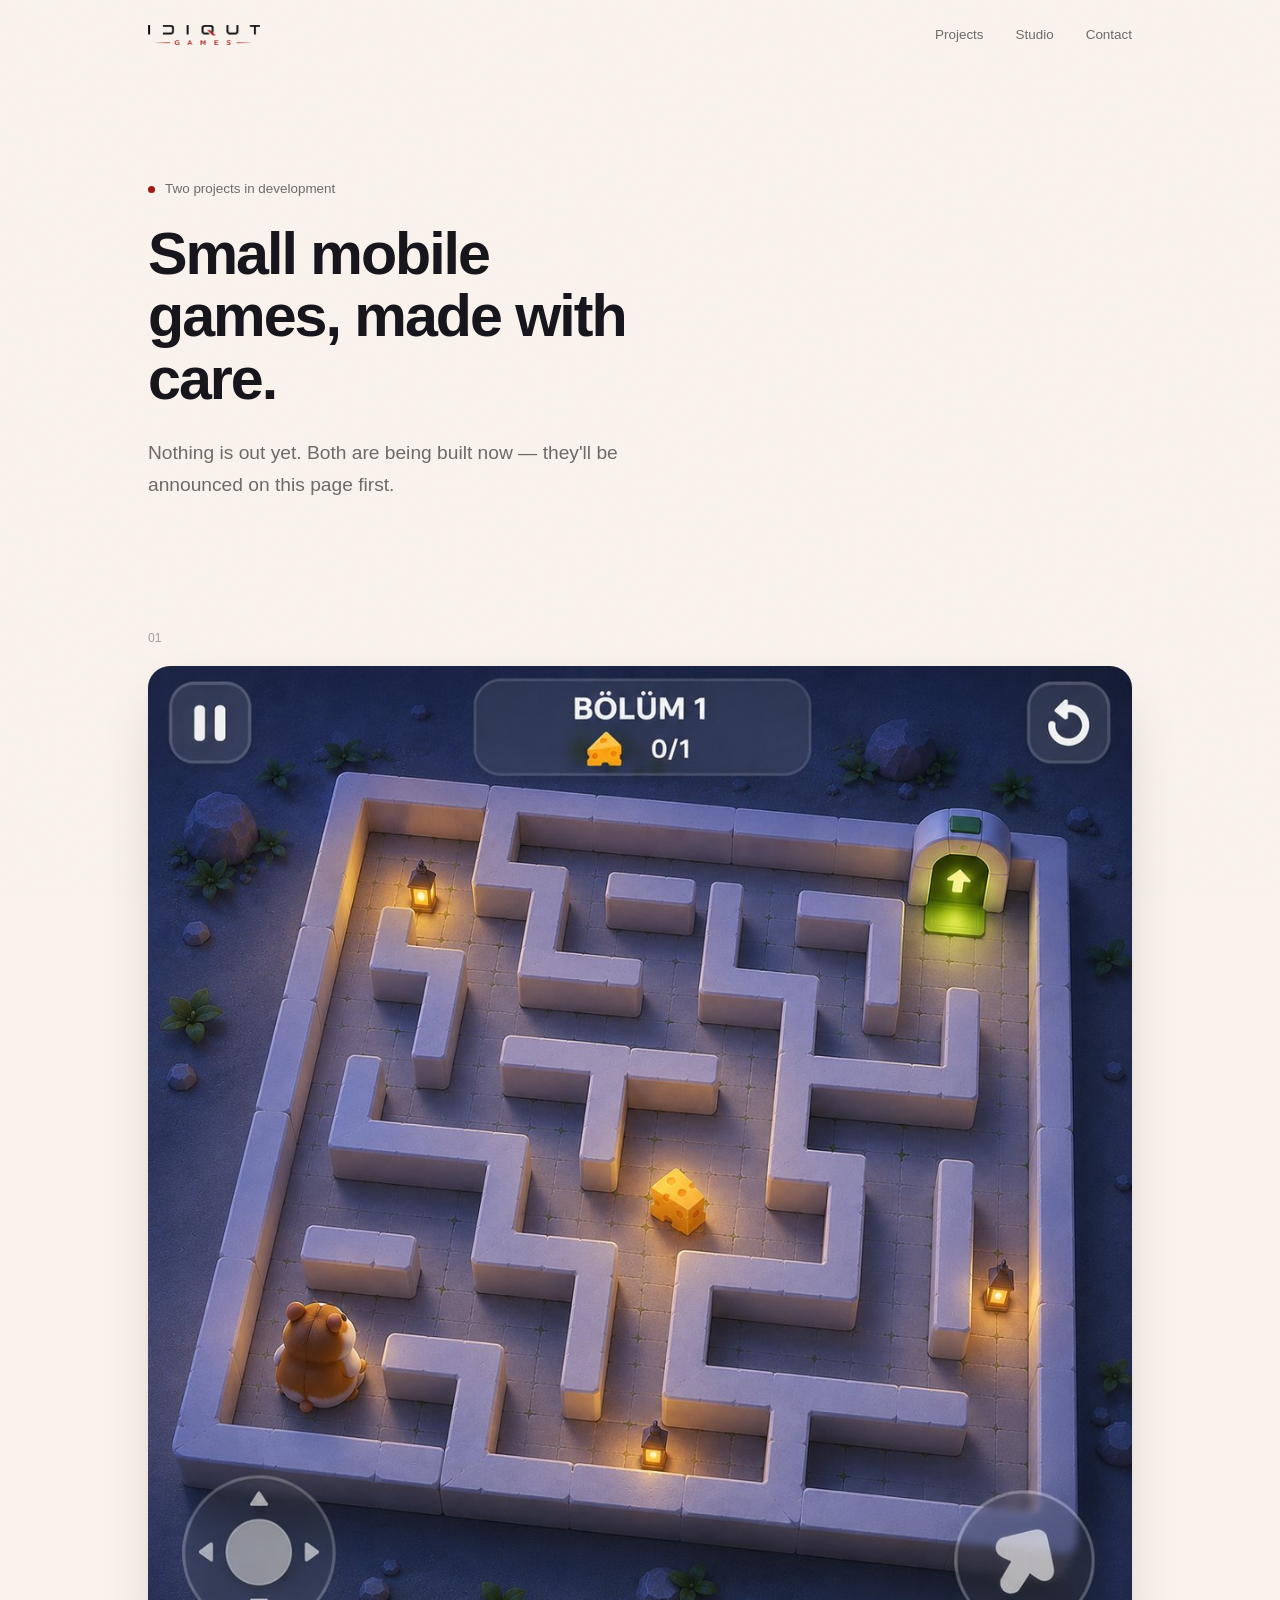
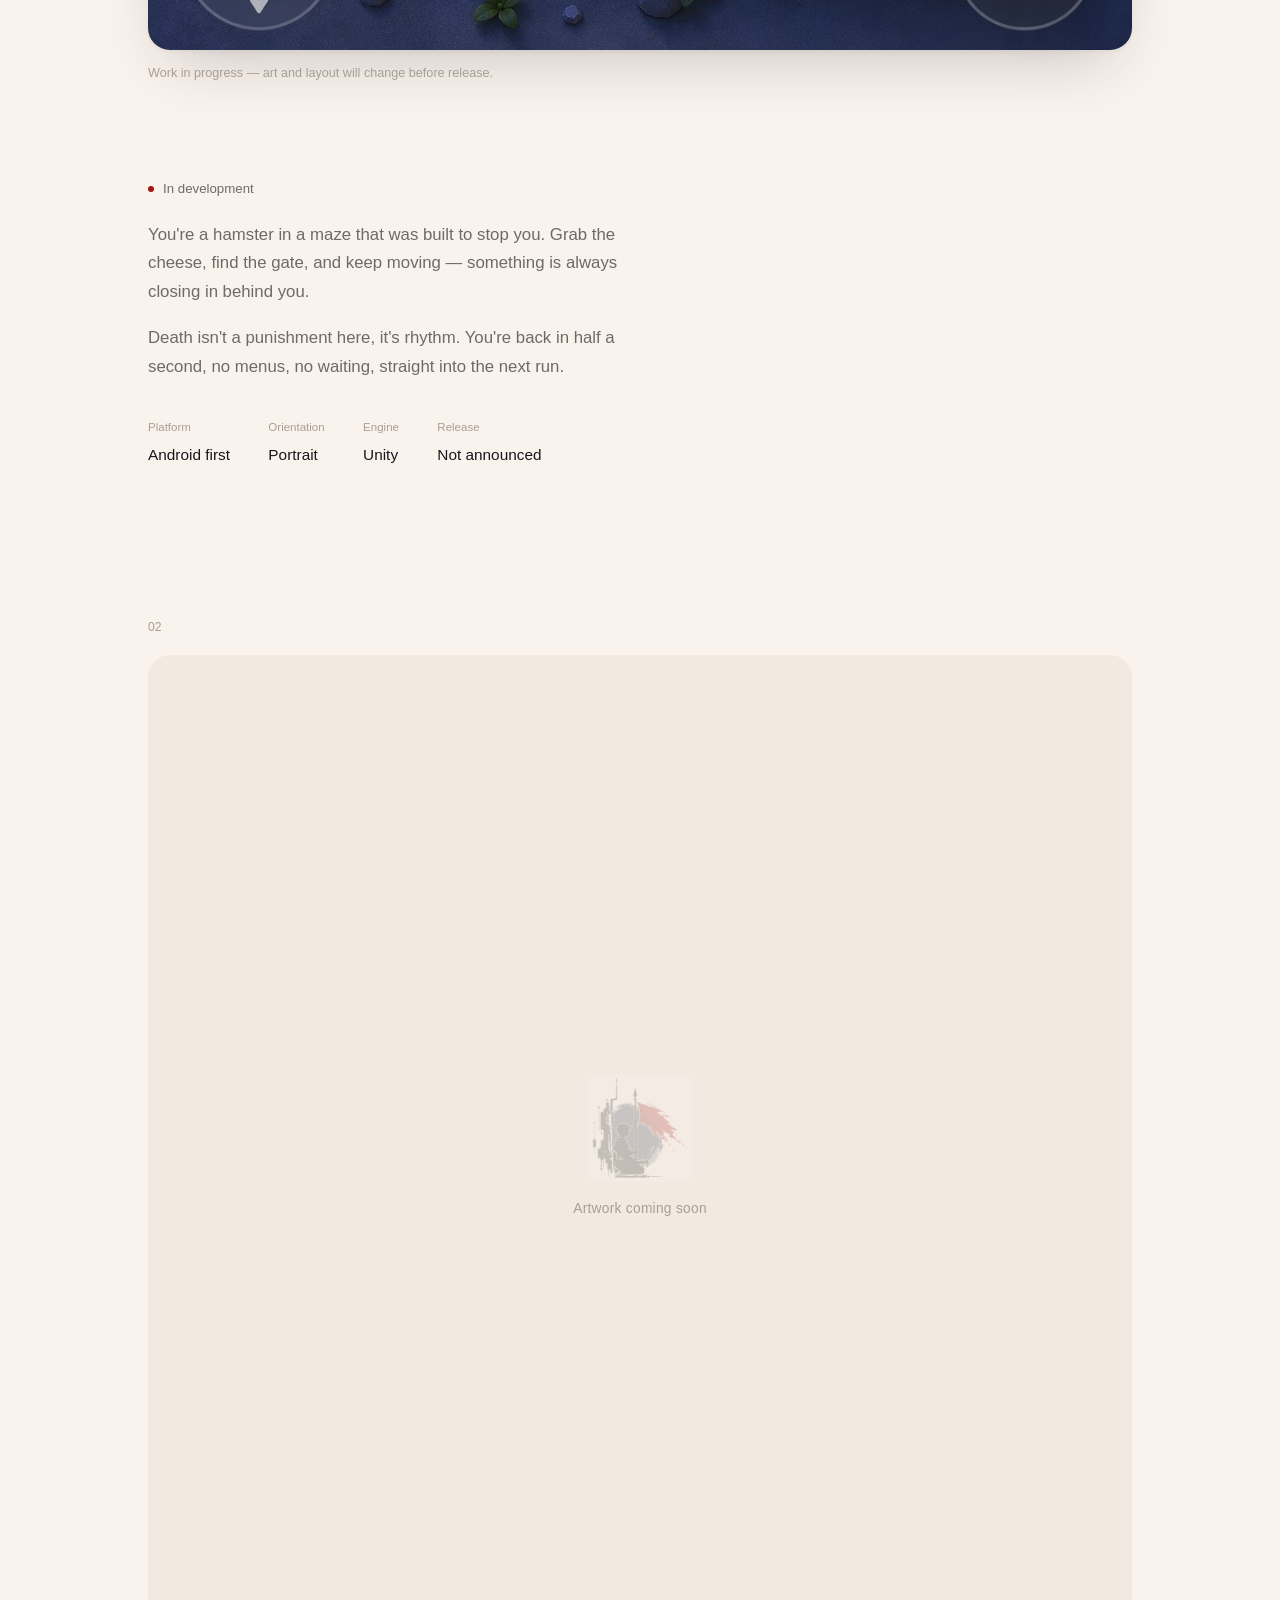
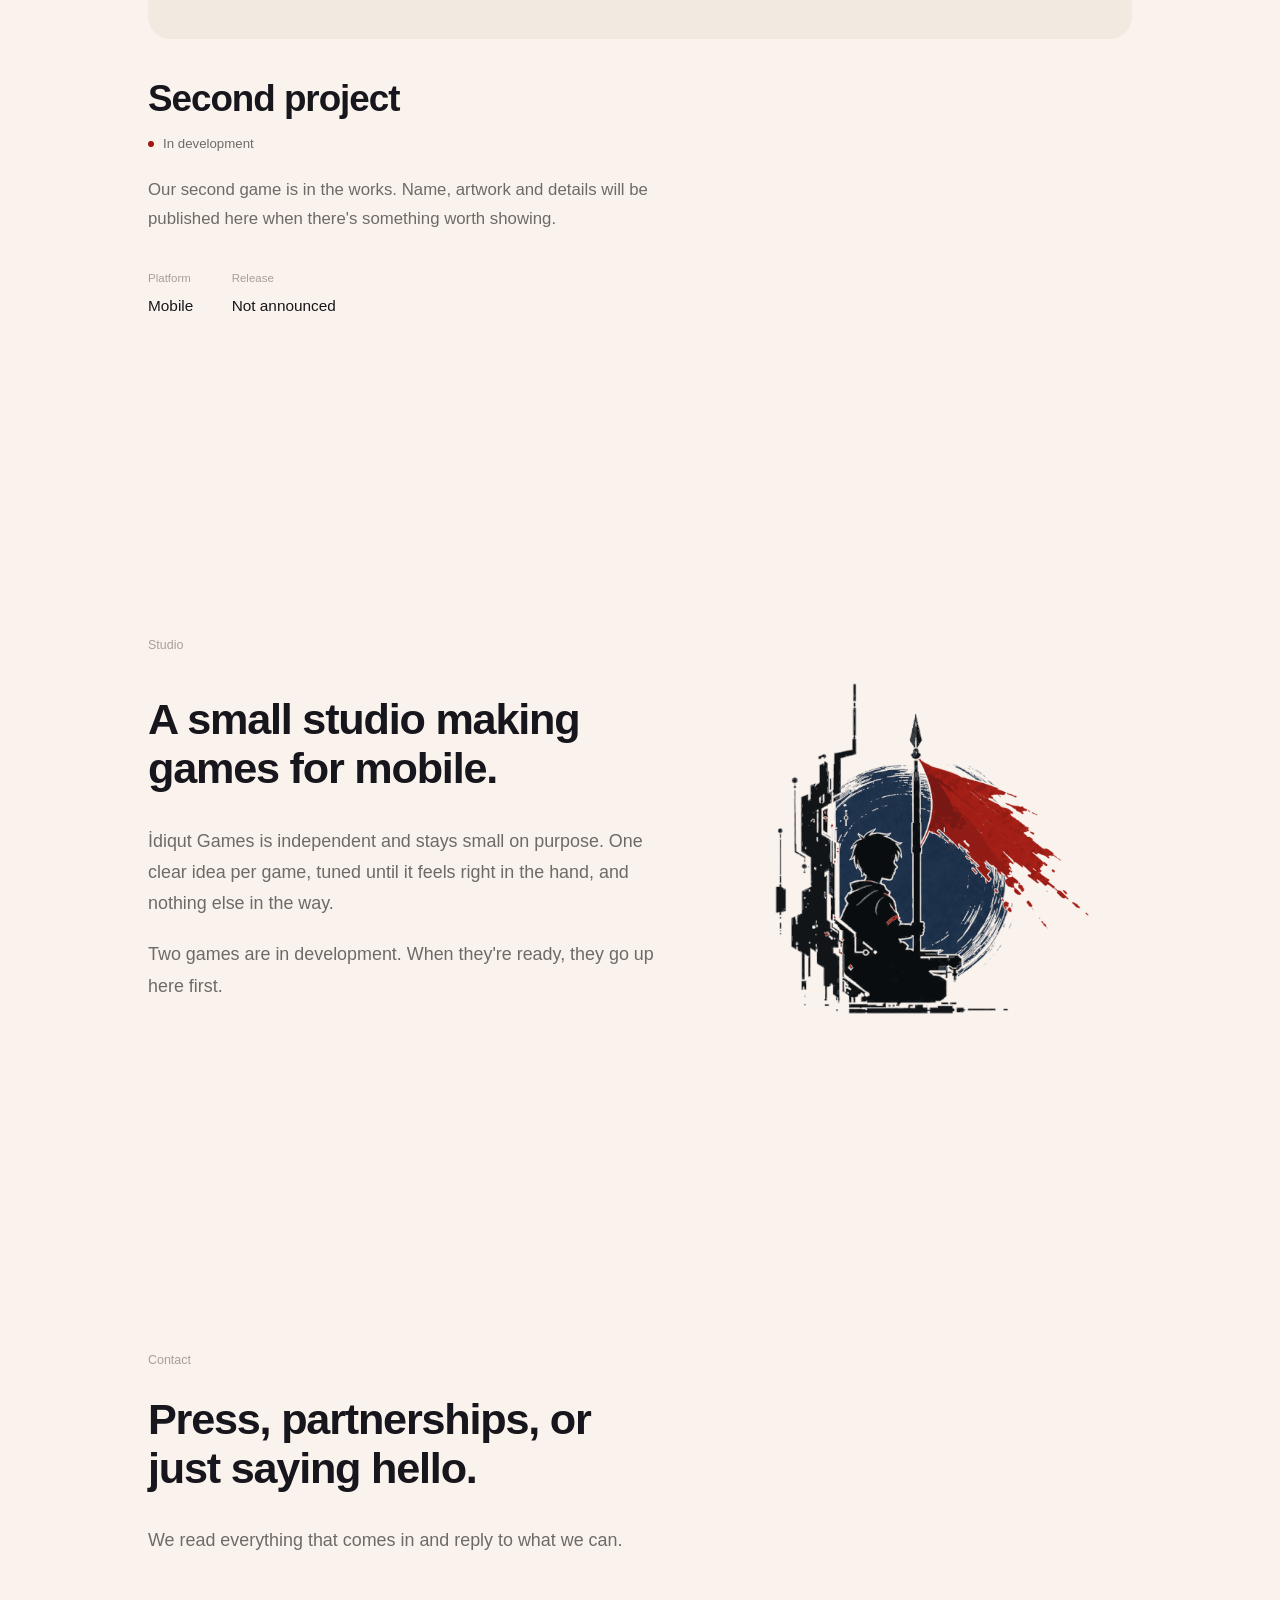
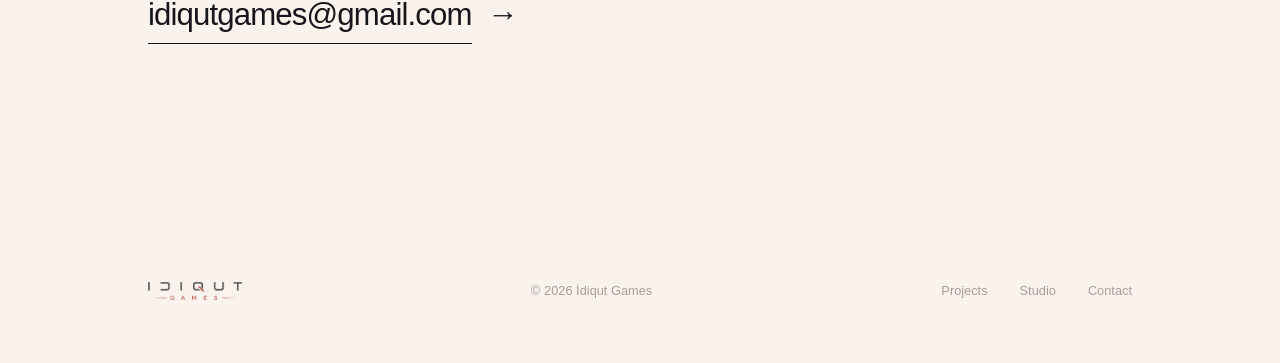
==== commit f0825ef9: "Two project slots; trim the studio copy Reserves a second, deliberately empty project slot for the g" ====
--- a/index.html
+++ b/index.html
@@ -3,22 +3,22 @@
 <head>
 <meta charset="utf-8">
 <meta name="viewport" content="width=device-width, initial-scale=1">
-<title>İdiqut Games — Hamster Maze, in development</title>
-<meta name="description" content="İdiqut Games is an independent studio building small, sharp games for mobile. Hamster Maze is in development.">
+<title>İdiqut Games — Two mobile games in development</title>
+<meta name="description" content="İdiqut Games is a small independent studio making mobile games. Two titles are in development.">
 <link rel="canonical" href="https://idiqutgames.com/">
 <meta name="theme-color" content="#FAF3ED">
 
 <meta property="og:type" content="website">
 <meta property="og:url" content="https://idiqutgames.com/">
 <meta property="og:site_name" content="İdiqut Games">
-<meta property="og:title" content="İdiqut Games — Hamster Maze, in development">
-<meta property="og:description" content="An independent studio building small, sharp games for mobile. Hamster Maze is in development.">
+<meta property="og:title" content="İdiqut Games — Two mobile games in development">
+<meta property="og:description" content="A small independent studio making mobile games. Two titles are in development.">
 <meta property="og:image" content="https://idiqutgames.com/assets/og-image.png">
 <meta property="og:image:width" content="1200">
 <meta property="og:image:height" content="630">
 <meta name="twitter:card" content="summary_large_image">
-<meta name="twitter:title" content="İdiqut Games — Hamster Maze">
-<meta name="twitter:description" content="An independent studio building small, sharp games for mobile.">
+<meta name="twitter:title" content="İdiqut Games">
+<meta name="twitter:description" content="A small independent studio making mobile games.">
 <meta name="twitter:image" content="https://idiqutgames.com/assets/og-image.png">
 
 <link rel="icon" href="/assets/favicon-32.png" sizes="32x32">
@@ -34,19 +34,18 @@
   "url":"https://idiqutgames.com/",
   "logo":"https://idiqutgames.com/assets/icon-512.png",
   "email":"idiqutgames@gmail.com",
-  "description":"Independent game studio building small, sharp games for mobile."
+  "description":"Small independent studio making mobile games."
 }
 </script>
 
 <style>
   :root{
     --bg:#FAF3ED;
-    --bg-warm:#F3EBE3;
+    --bg-warm:#F2E9E1;
     --ink:#17161C;
     --muted:#6F6A66;
     --faint:#A79F96;
     --red:#A01810;
-    --blue:#183048;
     --head:70px;
     --font:-apple-system,BlinkMacSystemFont,"Segoe UI",Roboto,Helvetica,Arial,"Helvetica Neue",sans-serif;
     --wrap:1080px;
@@ -71,7 +70,7 @@
   .skip{position:absolute;left:-9999px;top:0;background:var(--ink);color:var(--bg);padding:12px 18px;z-index:100}
   .skip:focus{left:0}
 
-  /* ═══ HEADER — logonun asil yeri ═══ */
+  /* ═══ HEADER ═══ */
   header{
     position:fixed;inset:0 0 auto 0;height:var(--head);z-index:50;
     display:flex;align-items:center;
@@ -83,70 +82,66 @@
   }
   header .wrap{display:flex;align-items:center;justify-content:space-between;gap:22px}
   .brand{display:block;flex:none;text-decoration:none;width:clamp(92px,12vw,112px)}
-  .brand img{width:100%}
 
   nav{display:flex;align-items:center;gap:clamp(16px,3vw,32px)}
-  nav a{
-    text-decoration:none;font-size:.84rem;font-weight:500;
-    color:var(--muted);transition:color .22s ease;white-space:nowrap;
-  }
+  nav a{text-decoration:none;font-size:.84rem;font-weight:500;color:var(--muted);transition:color .22s ease;white-space:nowrap}
   nav a:hover{color:var(--ink)}
 
-  /* ═══ HERO — oyun karsilar ═══ */
-  .hero{padding:calc(var(--head) + clamp(48px,8vw,96px)) 0 clamp(76px,10vw,120px)}
-
+  /* ═══ HERO ═══ */
+  .hero{padding:calc(var(--head) + clamp(52px,9vw,104px)) 0 clamp(20px,3vw,32px)}
   .kicker{
     display:inline-flex;align-items:center;gap:10px;
     font-size:.84rem;color:var(--muted);margin-bottom:clamp(16px,2.2vw,22px);
   }
-  .kicker::before{
-    content:"";width:7px;height:7px;border-radius:50%;background:var(--red);flex:none;
-  }
-
-  h1{
-    font-size:clamp(2.5rem,8vw,4.6rem);
-    font-weight:600;line-height:1.02;letter-spacing:-.038em;
-  }
-
-  .hero .sub{
-    margin-top:clamp(20px,2.8vw,28px);
-    max-width:44ch;color:var(--muted);
-    font-size:clamp(1.08rem,2.2vw,1.28rem);line-height:1.6;
-  }
+  .kicker::before{content:"";width:7px;height:7px;border-radius:50%;background:var(--red);flex:none}
+  h1{font-size:clamp(2.15rem,6.4vw,3.7rem);font-weight:600;line-height:1.06;letter-spacing:-.034em;max-width:16ch}
+  .hero .sub{margin-top:clamp(20px,2.6vw,26px);max-width:46ch;color:var(--muted);font-size:clamp(1.06rem,2.1vw,1.2rem);line-height:1.65}
+
+  /* ═══ PROJELER ═══ */
+  .projects{padding:clamp(56px,8vw,96px) 0 clamp(90px,12vw,150px)}
+  .project + .project{margin-top:clamp(88px,12vw,150px)}
+
+  .pnum{font-size:.76rem;color:var(--faint);margin-bottom:clamp(14px,1.8vw,18px)}
 
   .frame{
-    margin-top:clamp(40px,5.5vw,68px);
     border-radius:var(--r);overflow:hidden;background:var(--bg-warm);
-    box-shadow:0 2px 4px rgba(23,22,28,.04),0 26px 60px -22px rgba(23,22,28,.26);
+    box-shadow:0 2px 4px rgba(23,22,28,.04),0 26px 60px -22px rgba(23,22,28,.24);
   }
   .frame img{width:100%;transition:transform 1.3s cubic-bezier(.2,.7,.25,1)}
   .frame:hover img{transform:scale(1.025)}
-
-  .cap{margin-top:14px;font-size:.79rem;color:var(--faint)}
-
-  .facts{
-    display:flex;flex-wrap:wrap;gap:clamp(20px,3.4vw,44px);
-    margin-top:clamp(34px,4.4vw,52px);
-  }
-  .facts div{min-width:110px}
+  .cap{margin-top:13px;font-size:.79rem;color:var(--faint)}
+
+  /* ikinci proje: ayrilmis yer */
+  .slot{
+    border-radius:var(--r);background:var(--bg-warm);
+    aspect-ratio:1/1;
+    display:flex;flex-direction:column;align-items:center;justify-content:center;gap:16px;
+    text-align:center;padding:32px;
+  }
+  .slot img{width:clamp(74px,11vw,108px);opacity:.2}
+  .slot p{font-size:.86rem;color:var(--faint);letter-spacing:.02em;max-width:26ch}
+
+  .ptitle{margin-top:clamp(28px,3.6vw,40px);font-size:clamp(1.6rem,4vw,2.3rem);font-weight:600;letter-spacing:-.028em;line-height:1.1}
+  .pstatus{display:inline-flex;align-items:center;gap:9px;margin-top:13px;font-size:.83rem;color:var(--muted)}
+  .pstatus::before{content:"";width:6px;height:6px;border-radius:50%;background:var(--red);flex:none}
+  .pbody{margin-top:20px;max-width:54ch;color:var(--muted);font-size:1.05rem;line-height:1.72}
+  .pbody + .pbody{margin-top:1em}
+
+  .facts{display:flex;flex-wrap:wrap;gap:clamp(18px,3vw,40px);margin-top:clamp(26px,3.4vw,36px)}
   .facts dt{font-size:.72rem;color:var(--faint);margin-bottom:5px}
-  .facts dd{font-size:.98rem;font-weight:500}
+  .facts dd{font-size:.96rem;font-weight:500}
 
   /* ═══ SECTIONS ═══ */
-  section{padding:clamp(96px,14vw,180px) 0}
-
+  section{padding:clamp(90px,13vw,168px) 0}
   .eyebrow{font-size:.78rem;font-weight:500;color:var(--faint);margin-bottom:clamp(18px,2.4vw,24px)}
-  h2{font-size:clamp(1.85rem,4.6vw,2.85rem);font-weight:600;line-height:1.14;letter-spacing:-.028em;max-width:19ch}
-
-  .lede{margin-top:clamp(24px,3.2vw,34px);max-width:58ch;color:var(--muted);font-size:clamp(1.04rem,2vw,1.13rem);line-height:1.75}
-  .lede + .lede{margin-top:1.15em}
-  .lede em{color:var(--ink);font-style:normal;font-weight:500}
-
-  /* studio: metin + logo yan yana */
-  .studio-grid{display:grid;grid-template-columns:1fr;gap:clamp(48px,7vw,80px);align-items:center}
-  @media (min-width:880px){.studio-grid{grid-template-columns:minmax(0,1.1fr) minmax(0,.9fr)}}
-
-  .mark{position:relative;width:min(100%,340px);aspect-ratio:766/808;margin-inline:auto}
+  h2{font-size:clamp(1.8rem,4.4vw,2.7rem);font-weight:600;line-height:1.14;letter-spacing:-.028em;max-width:19ch}
+  .lede{margin-top:clamp(22px,3vw,32px);max-width:56ch;color:var(--muted);font-size:clamp(1.04rem,2vw,1.12rem);line-height:1.75}
+  .lede + .lede{margin-top:1.1em}
+
+  .studio-grid{display:grid;grid-template-columns:1fr;gap:clamp(44px,6vw,76px);align-items:center}
+  @media (min-width:880px){.studio-grid{grid-template-columns:minmax(0,1.12fr) minmax(0,.88fr)}}
+
+  .mark{position:relative;width:min(100%,320px);aspect-ratio:766/808;margin-inline:auto}
   .mark .al{position:absolute;inset:0;width:100%;height:100%;object-fit:contain}
 
   @supports ((-webkit-mask-image:linear-gradient(#000,#000)) or (mask-image:linear-gradient(#000,#000))){
@@ -169,21 +164,14 @@
   @keyframes riseUp{from{-webkit-mask-position:0% 0%;mask-position:0% 0%}to{-webkit-mask-position:0% 100%;mask-position:0% 100%}}
   @keyframes unfurl{from{-webkit-mask-position:100% 0%;mask-position:100% 0%}to{-webkit-mask-position:0% 0%;mask-position:0% 0%}}
   @keyframes sweep{from{opacity:0;transform:rotate(-24deg) scale(.91)}to{opacity:1;transform:rotate(0) scale(1)}}
-
   .mark.on .cir{animation:sweep  .92s cubic-bezier(.24,.7,.3,1)   .04s forwards}
   .mark.on .fig{animation:riseUp .84s cubic-bezier(.32,.06,.22,1) .42s forwards}
   .mark.on .ban{animation:unfurl .88s cubic-bezier(.26,.06,.2,1)  .90s forwards}
 
-  .pillars{display:grid;grid-template-columns:1fr;gap:clamp(34px,4.6vw,52px);margin-top:clamp(66px,9vw,112px)}
-  @media (min-width:820px){.pillars{grid-template-columns:repeat(3,1fr);gap:clamp(36px,4.6vw,60px)}}
-  .pillars h3{font-size:1.06rem;font-weight:600;letter-spacing:-.012em;margin-bottom:9px}
-  .pillars p{color:var(--muted);font-size:.99rem;line-height:1.7;max-width:34ch}
-
   /* ═══ CONTACT ═══ */
   .mail{
-    display:inline-flex;align-items:baseline;gap:.5em;
-    margin-top:clamp(24px,3.2vw,34px);
-    font-size:clamp(1.28rem,4vw,2rem);font-weight:500;letter-spacing:-.028em;
+    display:inline-flex;align-items:baseline;gap:.5em;margin-top:clamp(22px,3vw,32px);
+    font-size:clamp(1.26rem,4vw,1.95rem);font-weight:500;letter-spacing:-.028em;
     text-decoration:none;color:var(--ink);
   }
   .mail span.t{
@@ -195,14 +183,13 @@
   .mail span.a{transition:transform .3s cubic-bezier(.2,.7,.3,1);display:inline-block}
   .mail:hover span.a{transform:translateX(6px)}
 
-  footer{padding:clamp(52px,6vw,72px) 0 clamp(50px,6vw,64px)}
+  footer{padding:clamp(50px,6vw,70px) 0 clamp(48px,6vw,62px)}
   footer .wrap{display:flex;align-items:center;justify-content:space-between;gap:26px;flex-wrap:wrap}
   footer .wm{width:94px;opacity:.66}
   footer .copy{font-size:.8rem;color:var(--faint)}
   footer nav a{font-size:.8rem;color:var(--faint)}
   footer nav a:hover{color:var(--ink)}
 
-  /* ═══ REVEAL ═══ */
   .rv{opacity:0;transform:translateY(22px);transition:opacity .85s cubic-bezier(.22,.7,.3,1),transform .85s cubic-bezier(.22,.7,.3,1)}
   .rv.in{opacity:1;transform:none}
   .rv.d1{transition-delay:.09s}
@@ -239,7 +226,7 @@
       <img src="/assets/v3-wordmark.png" alt="İdiqut Games" width="900" height="166">
     </a>
     <nav aria-label="Main">
-      <a href="#game">Game</a>
+      <a href="#projects">Projects</a>
       <a href="#studio">Studio</a>
       <a href="#contact">Contact</a>
     </nav>
@@ -248,87 +235,93 @@
 
 <main id="main">
 
-  <!-- ═══ HERO — oyun karsilar ═══ -->
   <div class="hero" id="top">
     <div class="wrap">
-      <p class="kicker rv">Our first game — in development</p>
-      <h1 class="rv d1">Hamster Maze</h1>
+      <p class="kicker rv">Two projects in development</p>
+      <h1 class="rv d1">Small mobile games, made with care.</h1>
       <p class="sub rv d2">
-        A hamster, a maze built to stop you, and a piece of cheese
-        somewhere in the middle of it.
+        Nothing is out yet. Both are being built now — they'll be announced
+        on this page first.
       </p>
-
-      <div class="frame rv d2" id="game">
-        <img src="/assets/game-hamster.jpg"
-             alt="Hamster Maze — a hamster in a lantern-lit stone maze, with cheese to collect and a glowing exit gate"
-             width="1100" height="1100" fetchpriority="high">
-      </div>
-      <p class="cap rv d3">Work in progress — art and layout will change before release.</p>
-
-      <dl class="facts rv d3">
-        <div><dt>Platform</dt><dd>Android first</dd></div>
-        <div><dt>Orientation</dt><dd>Portrait</dd></div>
-        <div><dt>Engine</dt><dd>Unity</dd></div>
-        <div><dt>Release</dt><dd>Not announced</dd></div>
-      </dl>
     </div>
   </div>
 
-  <!-- ═══ ABOUT THE GAME ═══ -->
-  <section id="about-game">
+  <!-- ═══ PROJELER — iki yer ═══ -->
+  <div class="projects" id="projects">
     <div class="wrap">
-      <p class="eyebrow rv">The game</p>
-      <h2 class="rv">Run, grab the cheese, get out. Then do it faster.</h2>
-      <p class="lede rv d1">
-        You're a hamster in a maze that was built to stop you. Grab the cheese,
-        find the gate, and keep moving — something is always closing in behind you.
-      </p>
-      <p class="lede rv d2">
-        Death isn't a punishment here, it's rhythm. You're back in half a second,
-        no menus, no waiting, straight into the next run.
-      </p>
+
+      <!-- 01 -->
+      <article class="project">
+        <p class="pnum rv">01</p>
+        <div class="frame rv">
+          <img src="/assets/game-hamster.jpg"
+               alt="Hamster Maze — a hamster in a lantern-lit stone maze, with cheese to collect and a glowing exit gate"
+               width="1100" height="1100" fetchpriority="high">
+        </div>
+        <p class="cap rv">Work in progress — art and layout will change before release.</p>
+
+        <h2 class="ptitle rv d1">Hamster Maze</h2>
+        <p class="pstatus rv d1">In development</p>
+        <p class="pbody rv d2">
+          You're a hamster in a maze that was built to stop you. Grab the cheese,
+          find the gate, and keep moving — something is always closing in behind you.
+        </p>
+        <p class="pbody rv d2">
+          Death isn't a punishment here, it's rhythm. You're back in half a second,
+          no menus, no waiting, straight into the next run.
+        </p>
+        <dl class="facts rv d3">
+          <div><dt>Platform</dt><dd>Android first</dd></div>
+          <div><dt>Orientation</dt><dd>Portrait</dd></div>
+          <div><dt>Engine</dt><dd>Unity</dd></div>
+          <div><dt>Release</dt><dd>Not announced</dd></div>
+        </dl>
+      </article>
+
+      <!-- 02 — yer ayrildi -->
+      <article class="project">
+        <p class="pnum rv">02</p>
+        <div class="slot rv">
+          <img src="/assets/icon-512.png" alt="" width="512" height="512" loading="lazy">
+          <p>Artwork coming soon</p>
+        </div>
+
+        <h2 class="ptitle rv d1">Second project</h2>
+        <p class="pstatus rv d1">In development</p>
+        <p class="pbody rv d2">
+          Our second game is in the works. Name, artwork and details will be
+          published here when there's something worth showing.
+        </p>
+        <dl class="facts rv d3">
+          <div><dt>Platform</dt><dd>Mobile</dd></div>
+          <div><dt>Release</dt><dd>Not announced</dd></div>
+        </dl>
+      </article>
+
     </div>
-  </section>
-
-  <!-- ═══ STUDIO — logonun ikinci evi ═══ -->
+  </div>
+
+  <!-- ═══ STUDIO ═══ -->
   <section id="studio">
     <div class="wrap">
       <p class="eyebrow rv">Studio</p>
       <div class="studio-grid">
         <div>
-          <h2 class="rv">A small studio, building for the phone in your hand.</h2>
+          <h2 class="rv">A small studio making games for mobile.</h2>
           <p class="lede rv d1">
-            İdiqut Games makes games that are easy to pick up and hard to put down.
-            No clutter, no noise — a clear idea, tuned until it feels right, and
-            nothing else in the way.
+            İdiqut Games is independent and stays small on purpose. One clear idea
+            per game, tuned until it feels right in the hand, and nothing else
+            in the way.
           </p>
           <p class="lede rv d2">
-            The name comes from <em>İdiqut</em>, the title carried by the rulers of the
-            Uyghur Kingdom of Qocho — roughly <em>sacred fortune</em>. The mark keeps
-            that origin, and puts it in front of a screen.
+            Two games are in development. When they're ready, they go up here first.
           </p>
         </div>
 
-        <div class="mark" id="mark" role="img"
-             aria-label="İdiqut Games emblem: a seated figure holding a standard, a brushed circle behind, a crimson banner streaming out">
+        <div class="mark" id="mark" role="img" aria-label="İdiqut Games emblem">
           <img class="al cir" src="/assets/v3-art-circle.png" alt="" width="880" height="928" loading="lazy">
           <img class="al fig" src="/assets/v3-art-figure.png" alt="" width="880" height="928" loading="lazy">
           <img class="al ban" src="/assets/v3-art-banner.png" alt="" width="880" height="928" loading="lazy">
-        </div>
-      </div>
-
-      <div class="pillars">
-        <div class="rv">
-          <h3>Small by design</h3>
-          <p>We ship focused games, not feature lists. One idea, done properly, beats ten half-finished ones.</p>
-        </div>
-        <div class="rv d1">
-          <h3>Feel comes first</h3>
-          <p>Controls, timing and feedback get tuned before anything else. If it doesn't feel good in the hand, it isn't finished.</p>
-        </div>
-        <div class="rv d2">
-          <h3>Runs anywhere</h3>
-          <p>Built to be light and fast on the phone you already own — not just on this year's flagship.</p>
         </div>
       </div>
     </div>
@@ -353,7 +346,7 @@
     <img class="wm" src="/assets/v3-wordmark.png" alt="İdiqut Games" width="900" height="166" loading="lazy">
     <p class="copy">© 2026 İdiqut Games</p>
     <nav aria-label="Footer">
-      <a href="#game">Game</a>
+      <a href="#projects">Projects</a>
       <a href="#studio">Studio</a>
       <a href="#contact">Contact</a>
     </nav>
@@ -364,66 +357,63 @@
 (function(){
   var reduce = window.matchMedia('(prefers-reduced-motion: reduce)').matches;
 
-  var hdr = document.getElementById('hdr');
-  var ticking = false;
-  function frame(){ hdr.classList.toggle('solid', (window.scrollY||0) > 12); ticking = false; }
-  function onScroll(){ if(!ticking){ ticking = true; requestAnimationFrame(frame); } }
-  frame();
-  window.addEventListener('scroll', onScroll, {passive:true});
-
+  var hdr   = document.getElementById('hdr');
+  var mark  = document.getElementById('mark');
   var items = Array.prototype.slice.call(document.querySelectorAll('.rv'));
-  var mark = document.getElementById('mark');
   var canMask = window.CSS && CSS.supports &&
                 (CSS.supports('mask-image','linear-gradient(#000,#000)') ||
                  CSS.supports('-webkit-mask-image','linear-gradient(#000,#000)'));
 
-  function show(el){ el.classList.add('in'); }
-  function showAll(){ items.forEach(show); }
-
-  // Ekranda olani hemen ac. Gozlemciye guvenip beklemek yok: ilk turda
-  // kacirilirsa sayfa kaydirilmadigi surece bir daha tetiklenmiyor ve
-  // icerik kalici olarak gorunmez kaliyor.
-  function revealVisible(){
-    var vh = window.innerHeight || document.documentElement.clientHeight;
-    items.forEach(function(el){
-      if (el.classList.contains('in')) return;
-      var r = el.getBoundingClientRect();
-      if (r.top < vh * 0.94 && r.bottom > 0) show(el);
-    });
-  }
-
-  if (!window.IntersectionObserver || reduce) {
-    showAll();
+  if (reduce) {
+    items.forEach(function(el){ el.classList.add('in'); });
     if (mark) mark.classList.add('on');
-  } else {
-    var io = new IntersectionObserver(function(entries){
-      entries.forEach(function(e){
-        if (e.isIntersecting) { show(e.target); io.unobserve(e.target); }
-      });
-    }, {rootMargin:'0px 0px -9% 0px', threshold:.05});
-    items.forEach(function(el){ io.observe(el); });
-
-    revealVisible();
-    window.addEventListener('load', revealVisible);
-    // Emniyet agi: ne olursa olsun hicbir sey kalici gizli kalmasin.
-    setTimeout(showAll, 2600);
-
-    if (mark && canMask) {
-      var mo = new IntersectionObserver(function(entries){
-        entries.forEach(function(e){
-          if (e.isIntersecting) { mark.classList.add('on'); mo.unobserve(e.target); }
-        });
-      }, {rootMargin:'0px 0px -14% 0px', threshold:.2});
-      mo.observe(mark);
-      setTimeout(function(){
-        var r = mark.getBoundingClientRect();
-        var vh = window.innerHeight || 0;
-        if (r.top < vh && r.bottom > 0) mark.classList.add('on');
-      }, 900);
-    } else if (mark) {
-      mark.classList.add('on');
+    hdr.classList.toggle('solid', (window.scrollY||0) > 12);
+    return;
+  }
+
+  // Tek bir kaydirma dongusu her seyi yurutur.
+  //  - IntersectionObserver yok: geri cagrisini ilk turda kacirdiginda
+  //    icerik, sayfa kaydirilmadigi surece kalici gizli kaliyordu.
+  //  - requestAnimationFrame yok: arka plan sekmesinde durduruluyor ve
+  //    ilk acilis ona bagli kalirsa sayfa bos gorunuyor. Kisilma zaman
+  //    damgasiyla yapiliyor; is zaten sadece birkac sinif degisimi.
+  function tick(){
+    var vh = window.innerHeight || document.documentElement.clientHeight || 0;
+    hdr.classList.toggle('solid', (window.scrollY || 0) > 12);
+
+    for (var i = items.length - 1; i >= 0; i--) {
+      var el = items[i], r = el.getBoundingClientRect();
+      if (r.top < vh * 0.94 && r.bottom > 0) {
+        el.classList.add('in');
+        items.splice(i, 1);            // acilani listeden dusur
+      }
     }
-  }
+
+    if (mark && !mark.classList.contains('on')) {
+      var m = mark.getBoundingClientRect();
+      if (m.top < vh * 0.86 && m.bottom > 0) mark.classList.add('on');
+    }
+  }
+
+  var last = 0, pending = 0;
+  function now(){ return (window.performance && performance.now) ? performance.now() : +new Date(); }
+  function schedule(){
+    var t = now();
+    if (t - last > 70) { last = t; tick(); }
+    else if (!pending) { pending = setTimeout(function(){ pending = 0; last = now(); tick(); }, 70); }
+  }
+
+  tick();                                   // ilk acilis: dogrudan, beklemeden
+  window.addEventListener('scroll', schedule, {passive:true});
+  window.addEventListener('resize', schedule, {passive:true});
+  window.addEventListener('load', tick);
+
+  // Kaydirma olayina da tek basina guvenmiyoruz. Acilacak oge kaldigi
+  // surece dusuk frekansta yokluyoruz; hepsi acilinca kendini kapatir.
+  var poll = setInterval(function(){
+    tick();
+    if (!items.length && (!mark || mark.classList.contains('on'))) clearInterval(poll);
+  }, 250);
 })();
 </script>
 
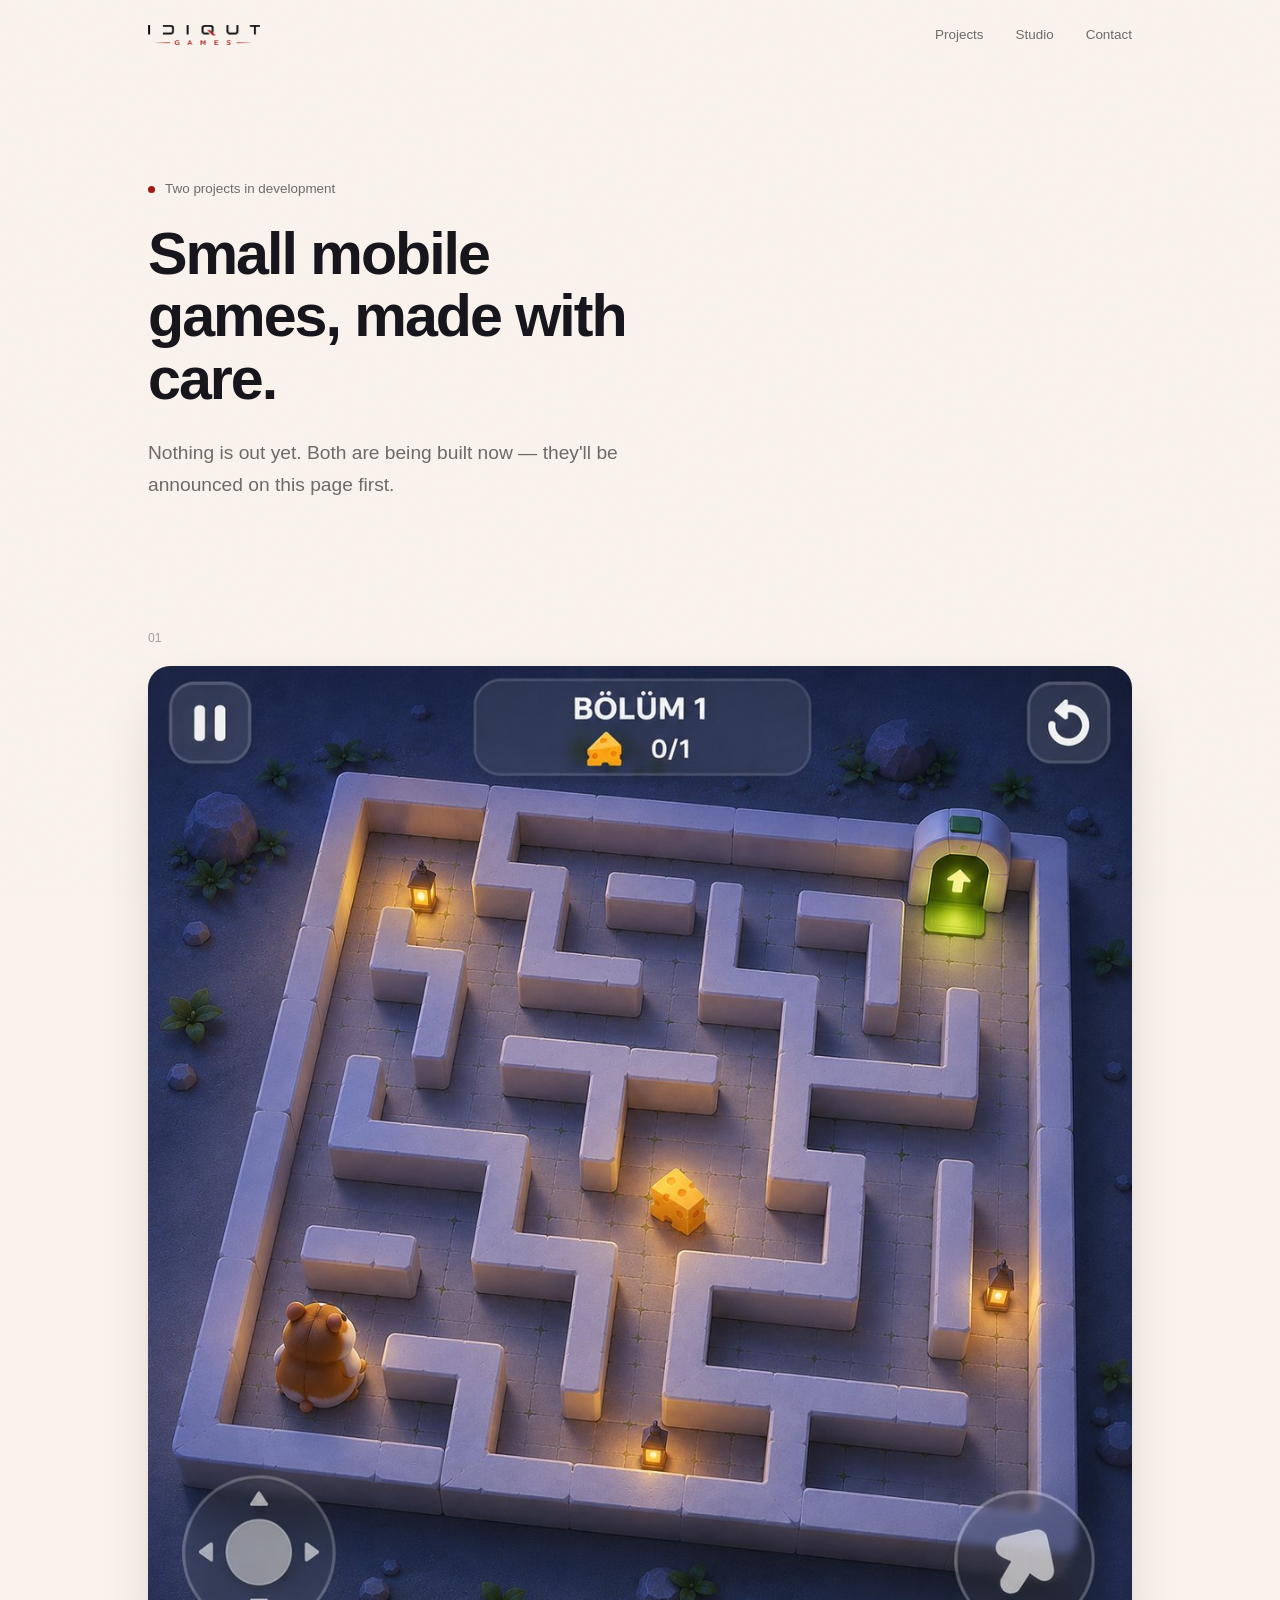
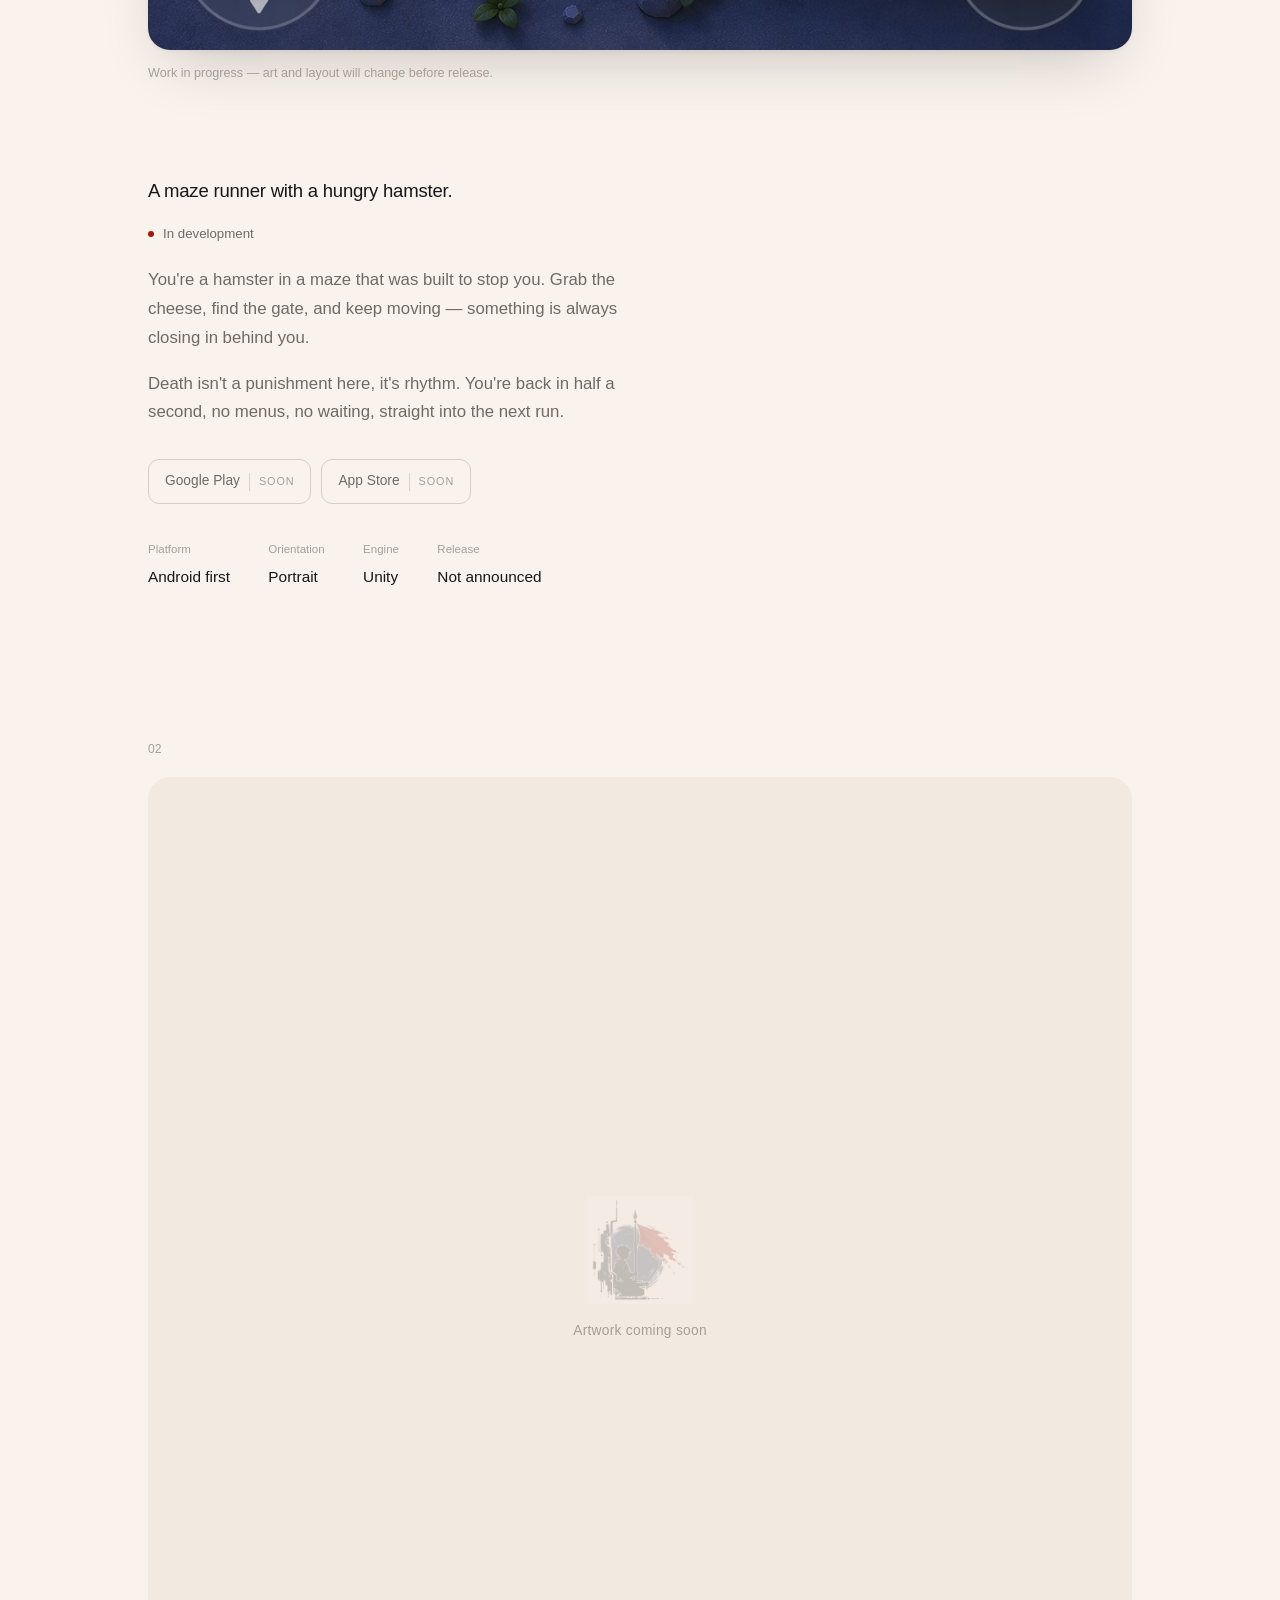
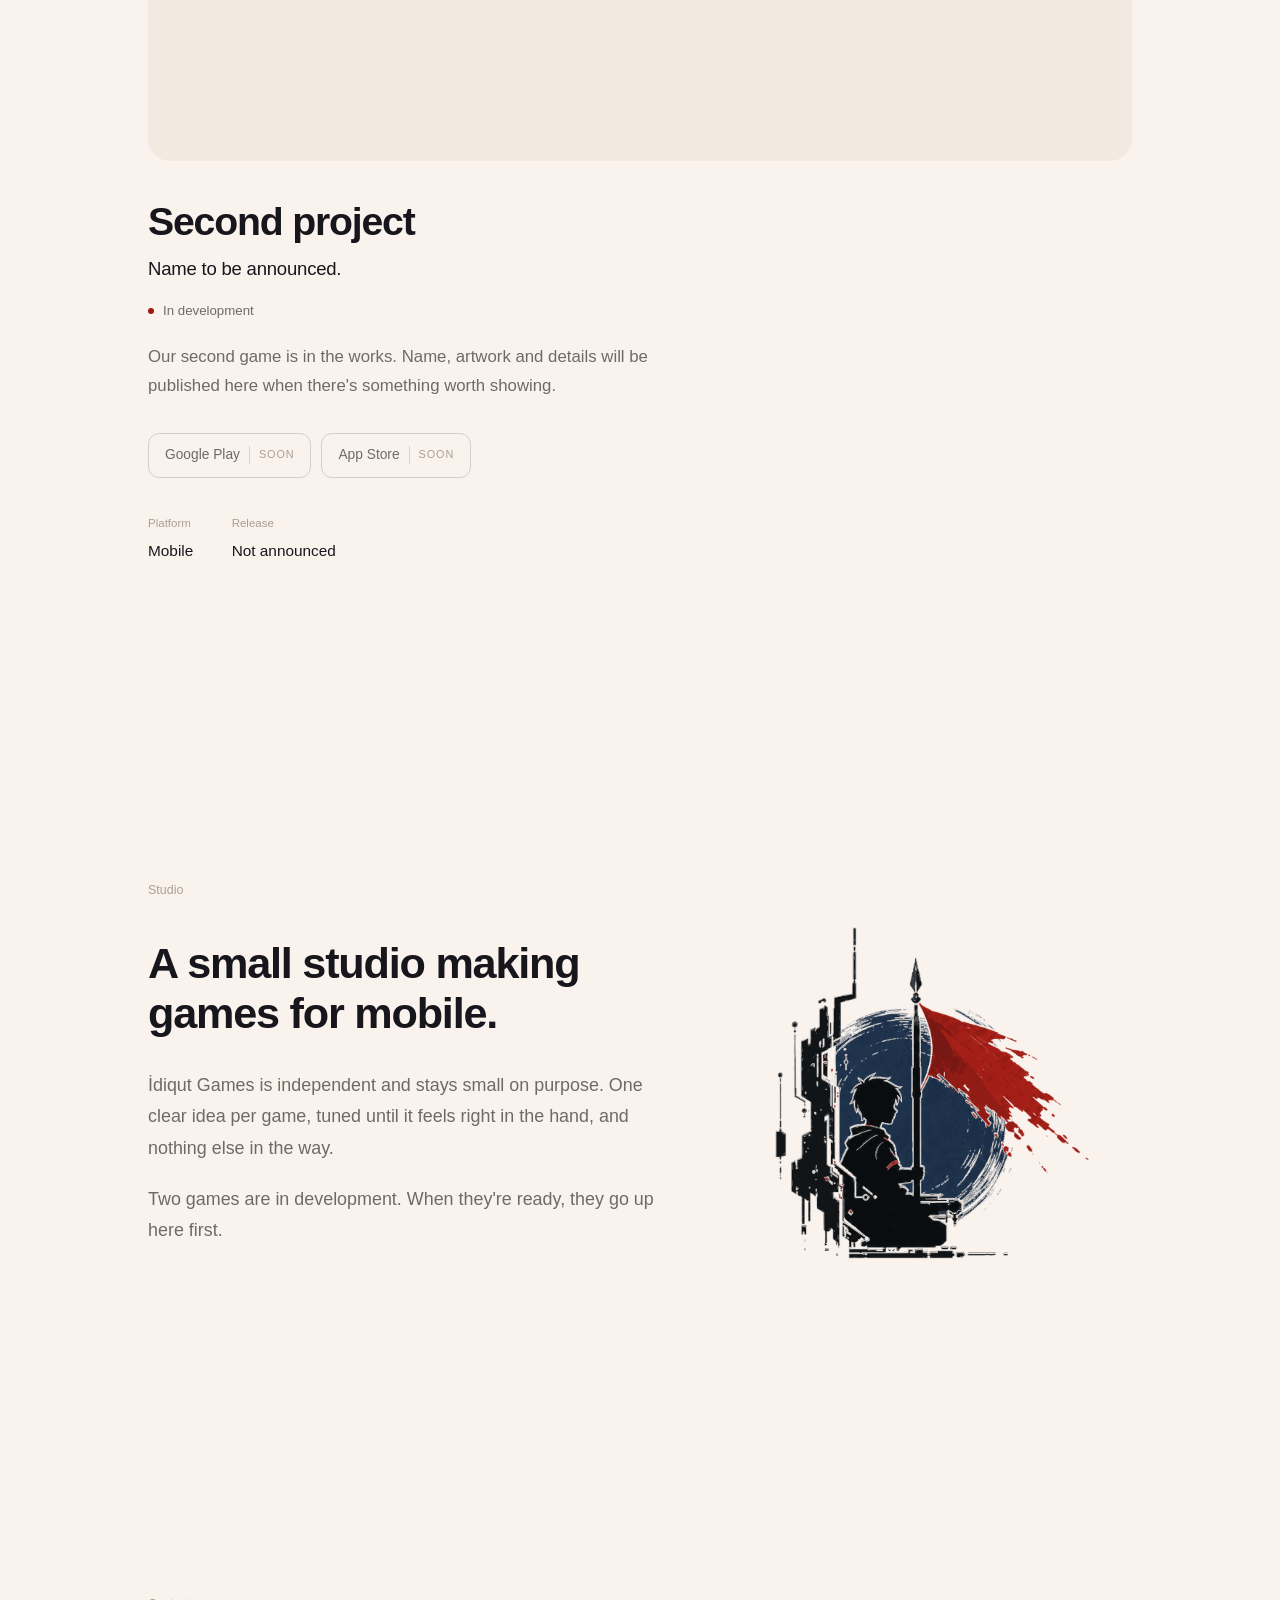
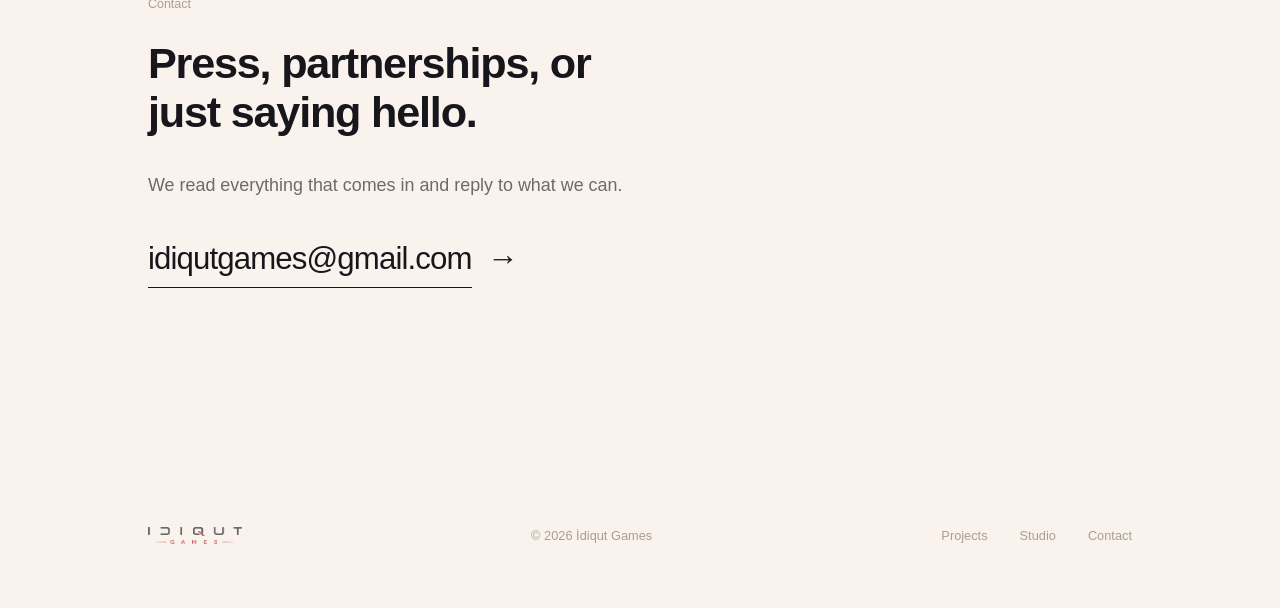
==== commit 21e0e824: "Adopt the Good Job Games card structure Their site shows two titles, same as ours, and each card run" ====
--- a/index.html
+++ b/index.html
@@ -121,11 +121,25 @@
   .slot img{width:clamp(74px,11vw,108px);opacity:.2}
   .slot p{font-size:.86rem;color:var(--faint);letter-spacing:.02em;max-width:26ch}
 
-  .ptitle{margin-top:clamp(28px,3.6vw,40px);font-size:clamp(1.6rem,4vw,2.3rem);font-weight:600;letter-spacing:-.028em;line-height:1.1}
-  .pstatus{display:inline-flex;align-items:center;gap:9px;margin-top:13px;font-size:.83rem;color:var(--muted)}
+  .ptitle{margin-top:clamp(28px,3.6vw,40px);font-size:clamp(1.7rem,4.2vw,2.45rem);font-weight:600;letter-spacing:-.03em;line-height:1.08}
+  .ptag{margin-top:10px;font-size:clamp(1.02rem,2.1vw,1.16rem);color:var(--ink);opacity:.72;letter-spacing:-.012em}
+  .pstatus{display:inline-flex;align-items:center;gap:9px;margin-top:16px;font-size:.83rem;color:var(--muted)}
   .pstatus::before{content:"";width:6px;height:6px;border-radius:50%;background:var(--red);flex:none}
   .pbody{margin-top:20px;max-width:54ch;color:var(--muted);font-size:1.05rem;line-height:1.72}
   .pbody + .pbody{margin-top:1em}
+
+  /* magaza butonlari — cikinca <a> olacak, simdilik pasif */
+  .stores{display:flex;flex-wrap:wrap;gap:10px;margin-top:clamp(24px,3vw,32px)}
+  .store{
+    display:inline-flex;align-items:center;gap:9px;
+    border:1px solid rgba(23,22,28,.16);border-radius:11px;
+    padding:10px 16px;font-size:.86rem;font-weight:500;color:var(--muted);
+    background:transparent;
+  }
+  .store .soon{
+    font-size:.68rem;letter-spacing:.08em;text-transform:uppercase;
+    color:var(--faint);border-left:1px solid rgba(23,22,28,.14);padding-left:9px;
+  }
 
   .facts{display:flex;flex-wrap:wrap;gap:clamp(18px,3vw,40px);margin-top:clamp(26px,3.4vw,36px)}
   .facts dt{font-size:.72rem;color:var(--faint);margin-bottom:5px}
@@ -261,6 +275,7 @@
         <p class="cap rv">Work in progress — art and layout will change before release.</p>
 
         <h2 class="ptitle rv d1">Hamster Maze</h2>
+        <p class="ptag rv d1">A maze runner with a hungry hamster.</p>
         <p class="pstatus rv d1">In development</p>
         <p class="pbody rv d2">
           You're a hamster in a maze that was built to stop you. Grab the cheese,
@@ -270,6 +285,12 @@
           Death isn't a punishment here, it's rhythm. You're back in half a second,
           no menus, no waiting, straight into the next run.
         </p>
+
+        <div class="stores rv d2">
+          <span class="store">Google Play<span class="soon">Soon</span></span>
+          <span class="store">App Store<span class="soon">Soon</span></span>
+        </div>
+
         <dl class="facts rv d3">
           <div><dt>Platform</dt><dd>Android first</dd></div>
           <div><dt>Orientation</dt><dd>Portrait</dd></div>
@@ -287,11 +308,18 @@
         </div>
 
         <h2 class="ptitle rv d1">Second project</h2>
+        <p class="ptag rv d1">Name to be announced.</p>
         <p class="pstatus rv d1">In development</p>
         <p class="pbody rv d2">
           Our second game is in the works. Name, artwork and details will be
           published here when there's something worth showing.
         </p>
+
+        <div class="stores rv d2">
+          <span class="store">Google Play<span class="soon">Soon</span></span>
+          <span class="store">App Store<span class="soon">Soon</span></span>
+        </div>
+
         <dl class="facts rv d3">
           <div><dt>Platform</dt><dd>Mobile</dd></div>
           <div><dt>Release</dt><dd>Not announced</dd></div>
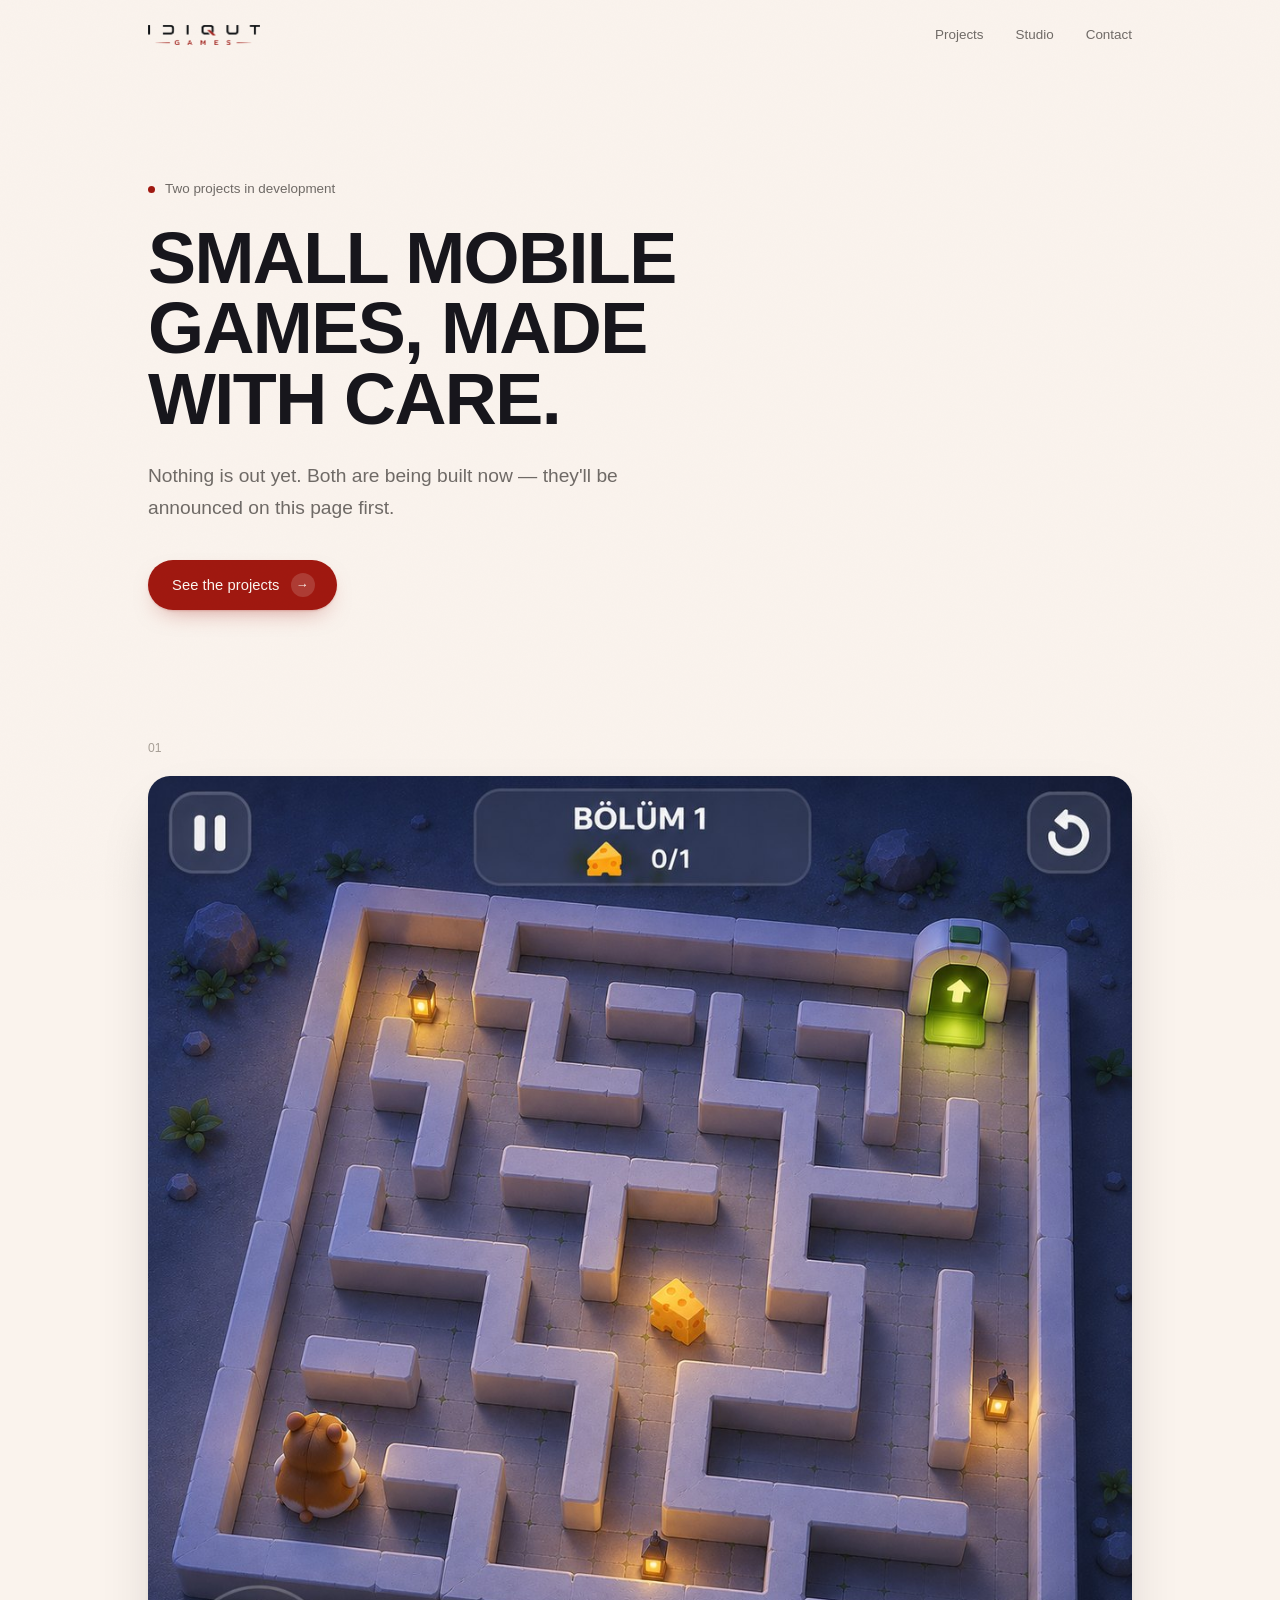
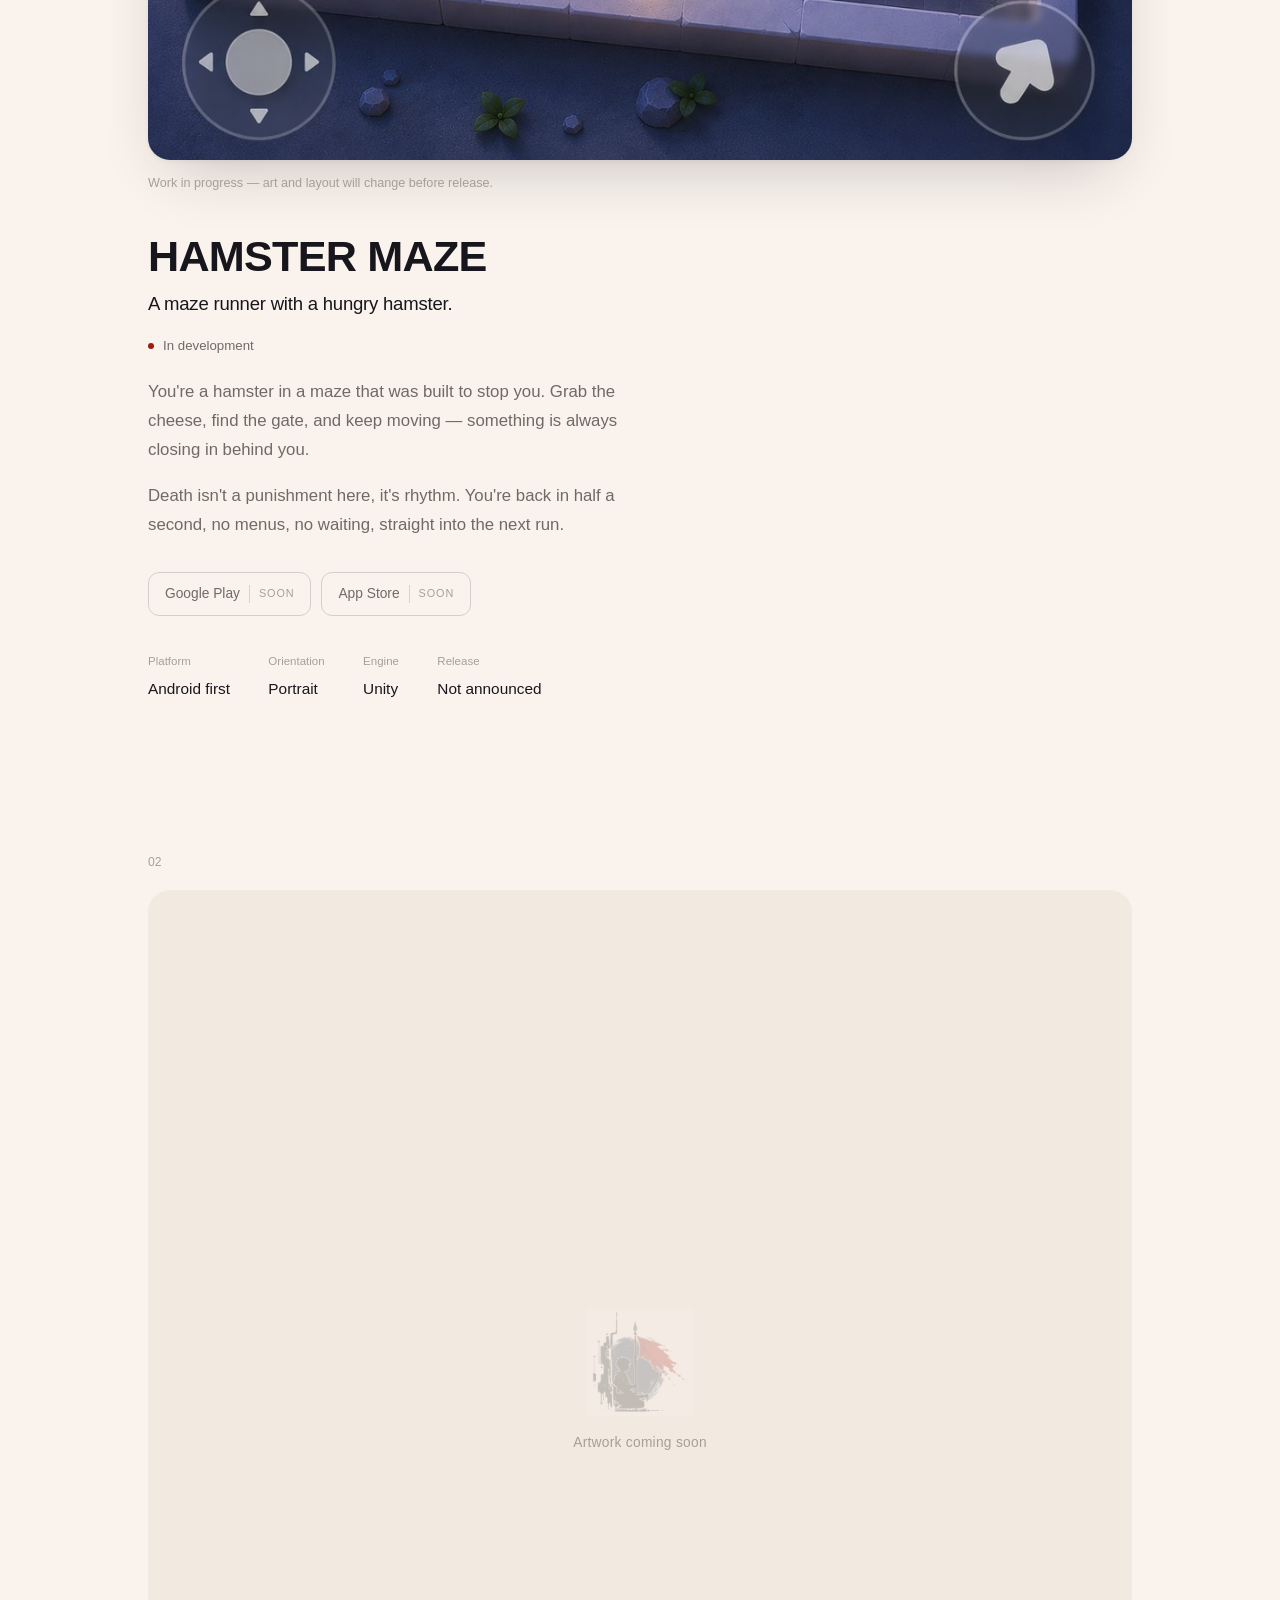
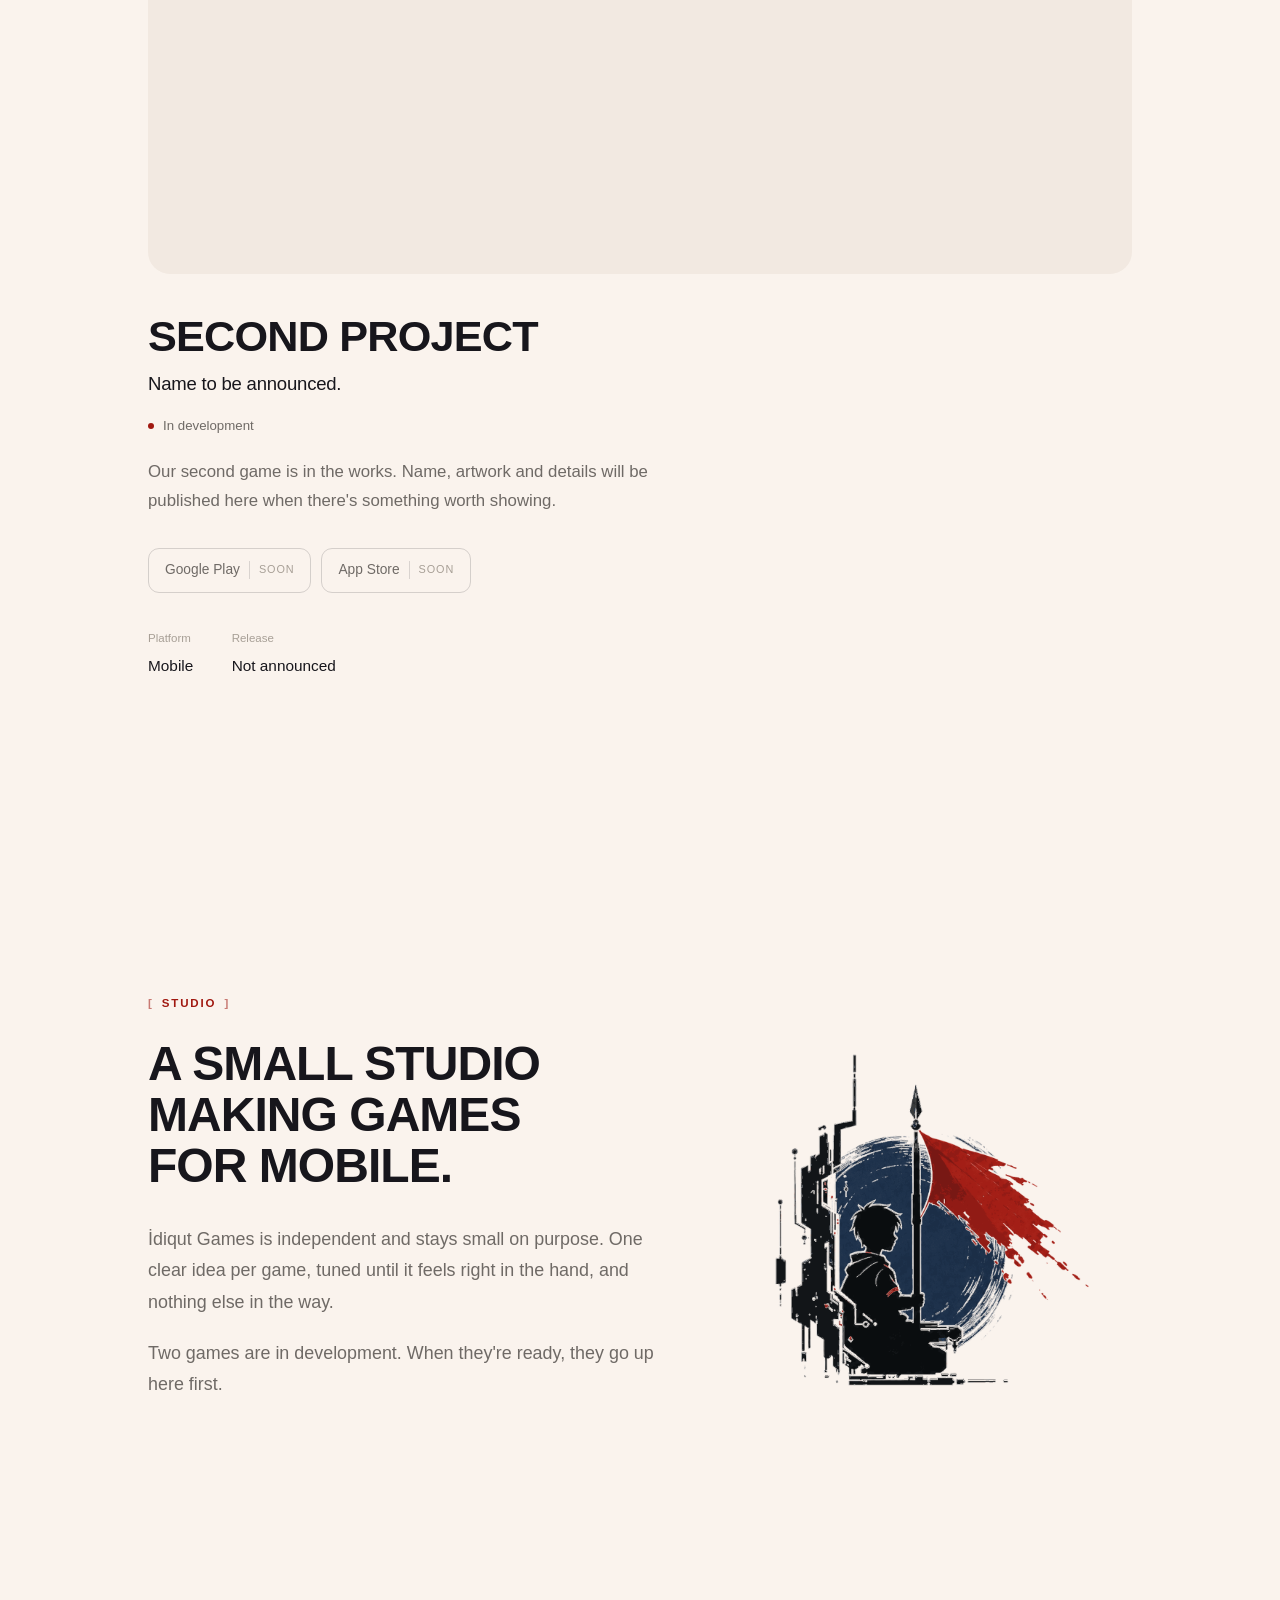
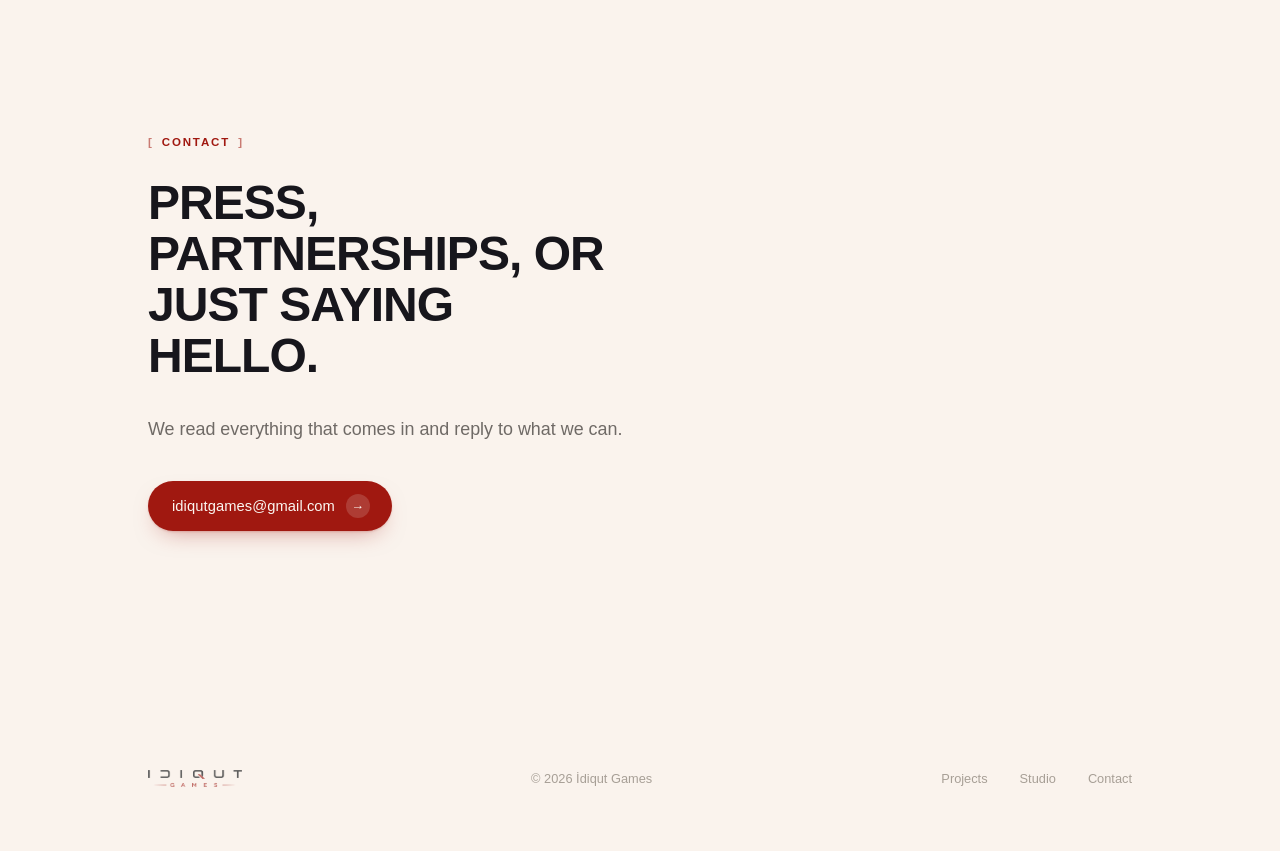
==== commit b80c4e92: "Borrow Indiex's display typography, keep the beige From the Indiex game-studio template: uppercase d" ====
--- a/index.html
+++ b/index.html
@@ -94,7 +94,31 @@
     font-size:.84rem;color:var(--muted);margin-bottom:clamp(16px,2.2vw,22px);
   }
   .kicker::before{content:"";width:7px;height:7px;border-radius:50%;background:var(--red);flex:none}
-  h1{font-size:clamp(2.15rem,6.4vw,3.7rem);font-weight:600;line-height:1.06;letter-spacing:-.034em;max-width:16ch}
+  h1{
+    font-size:clamp(2.3rem,7.4vw,4.5rem);
+    font-weight:700;line-height:.98;letter-spacing:-.022em;
+    text-transform:uppercase;max-width:15ch;
+  }
+
+  /* oklu hap buton — Indiex'ten */
+  .pill{
+    display:inline-flex;align-items:center;gap:11px;
+    margin-top:clamp(26px,3.4vw,36px);
+    background:var(--red);color:#FBF6F1;
+    border-radius:100px;padding:13px 22px 13px 24px;
+    font-size:.92rem;font-weight:500;letter-spacing:.005em;
+    text-decoration:none;
+    transition:transform .25s cubic-bezier(.2,.7,.3,1),box-shadow .25s ease;
+    box-shadow:0 1px 2px rgba(160,24,16,.18),0 10px 24px -12px rgba(160,24,16,.5);
+  }
+  .pill:hover{transform:translateY(-2px);box-shadow:0 1px 2px rgba(160,24,16,.2),0 16px 30px -12px rgba(160,24,16,.55)}
+  .pill .a{
+    display:inline-flex;align-items:center;justify-content:center;
+    width:24px;height:24px;border-radius:50%;
+    background:rgba(251,246,241,.16);font-size:.8rem;
+    transition:transform .25s cubic-bezier(.2,.7,.3,1);
+  }
+  .pill:hover .a{transform:translateX(3px)}
   .hero .sub{margin-top:clamp(20px,2.6vw,26px);max-width:46ch;color:var(--muted);font-size:clamp(1.06rem,2.1vw,1.2rem);line-height:1.65}
 
   /* ═══ PROJELER ═══ */
@@ -121,7 +145,12 @@
   .slot img{width:clamp(74px,11vw,108px);opacity:.2}
   .slot p{font-size:.86rem;color:var(--faint);letter-spacing:.02em;max-width:26ch}
 
-  .ptitle{margin-top:clamp(28px,3.6vw,40px);font-size:clamp(1.7rem,4.2vw,2.45rem);font-weight:600;letter-spacing:-.03em;line-height:1.08}
+  .ptitle{
+    margin-top:clamp(28px,3.6vw,40px);
+    font-size:clamp(1.8rem,4.6vw,2.7rem);
+    font-weight:700;letter-spacing:-.018em;line-height:1.04;
+    text-transform:uppercase;
+  }
   .ptag{margin-top:10px;font-size:clamp(1.02rem,2.1vw,1.16rem);color:var(--ink);opacity:.72;letter-spacing:-.012em}
   .pstatus{display:inline-flex;align-items:center;gap:9px;margin-top:16px;font-size:.83rem;color:var(--muted)}
   .pstatus::before{content:"";width:6px;height:6px;border-radius:50%;background:var(--red);flex:none}
@@ -147,8 +176,19 @@
 
   /* ═══ SECTIONS ═══ */
   section{padding:clamp(90px,13vw,168px) 0}
-  .eyebrow{font-size:.78rem;font-weight:500;color:var(--faint);margin-bottom:clamp(18px,2.4vw,24px)}
-  h2{font-size:clamp(1.8rem,4.4vw,2.7rem);font-weight:600;line-height:1.14;letter-spacing:-.028em;max-width:19ch}
+  /* koseli parantezli bolum etiketi — Indiex'ten */
+  .eyebrow{
+    font-size:.72rem;font-weight:600;letter-spacing:.16em;text-transform:uppercase;
+    color:var(--red);margin-bottom:clamp(18px,2.4vw,26px);
+  }
+  .eyebrow::before{content:"[";margin-right:.7em;opacity:.55}
+  .eyebrow::after{content:"]";margin-left:.7em;opacity:.55}
+
+  h2{
+    font-size:clamp(1.9rem,4.8vw,3rem);
+    font-weight:700;line-height:1.06;letter-spacing:-.02em;
+    text-transform:uppercase;max-width:18ch;
+  }
   .lede{margin-top:clamp(22px,3vw,32px);max-width:56ch;color:var(--muted);font-size:clamp(1.04rem,2vw,1.12rem);line-height:1.75}
   .lede + .lede{margin-top:1.1em}
 
@@ -257,6 +297,7 @@
         Nothing is out yet. Both are being built now — they'll be announced
         on this page first.
       </p>
+      <a class="pill rv d3" href="#projects">See the projects <span class="a" aria-hidden="true">→</span></a>
     </div>
   </div>
 
@@ -361,8 +402,8 @@
       <p class="eyebrow rv">Contact</p>
       <h2 class="rv">Press, partnerships, or just saying hello.</h2>
       <p class="lede rv d1">We read everything that comes in and reply to what we can.</p>
-      <a class="mail rv d2" href="mailto:idiqutgames@gmail.com">
-        <span class="t">idiqutgames@gmail.com</span><span class="a" aria-hidden="true">→</span>
+      <a class="pill rv d2" href="mailto:idiqutgames@gmail.com">
+        idiqutgames@gmail.com <span class="a" aria-hidden="true">→</span>
       </a>
     </div>
   </section>
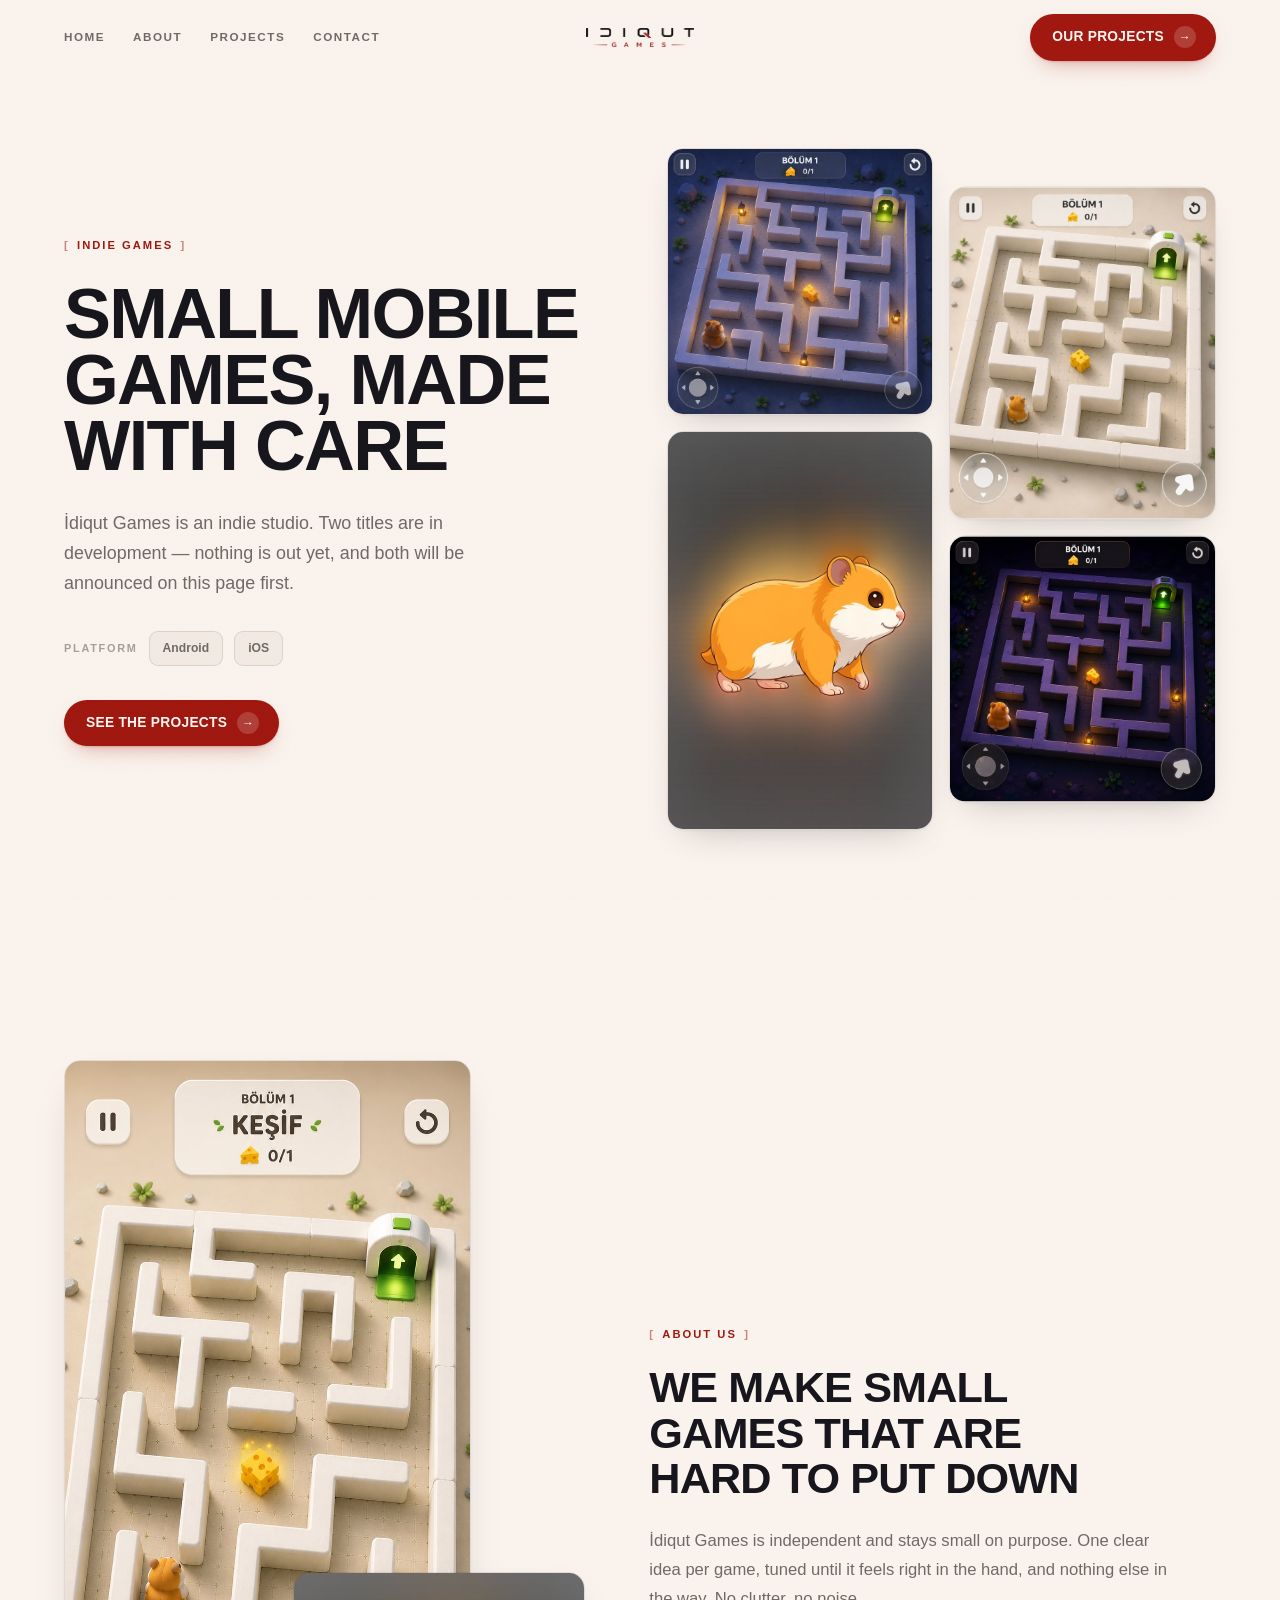
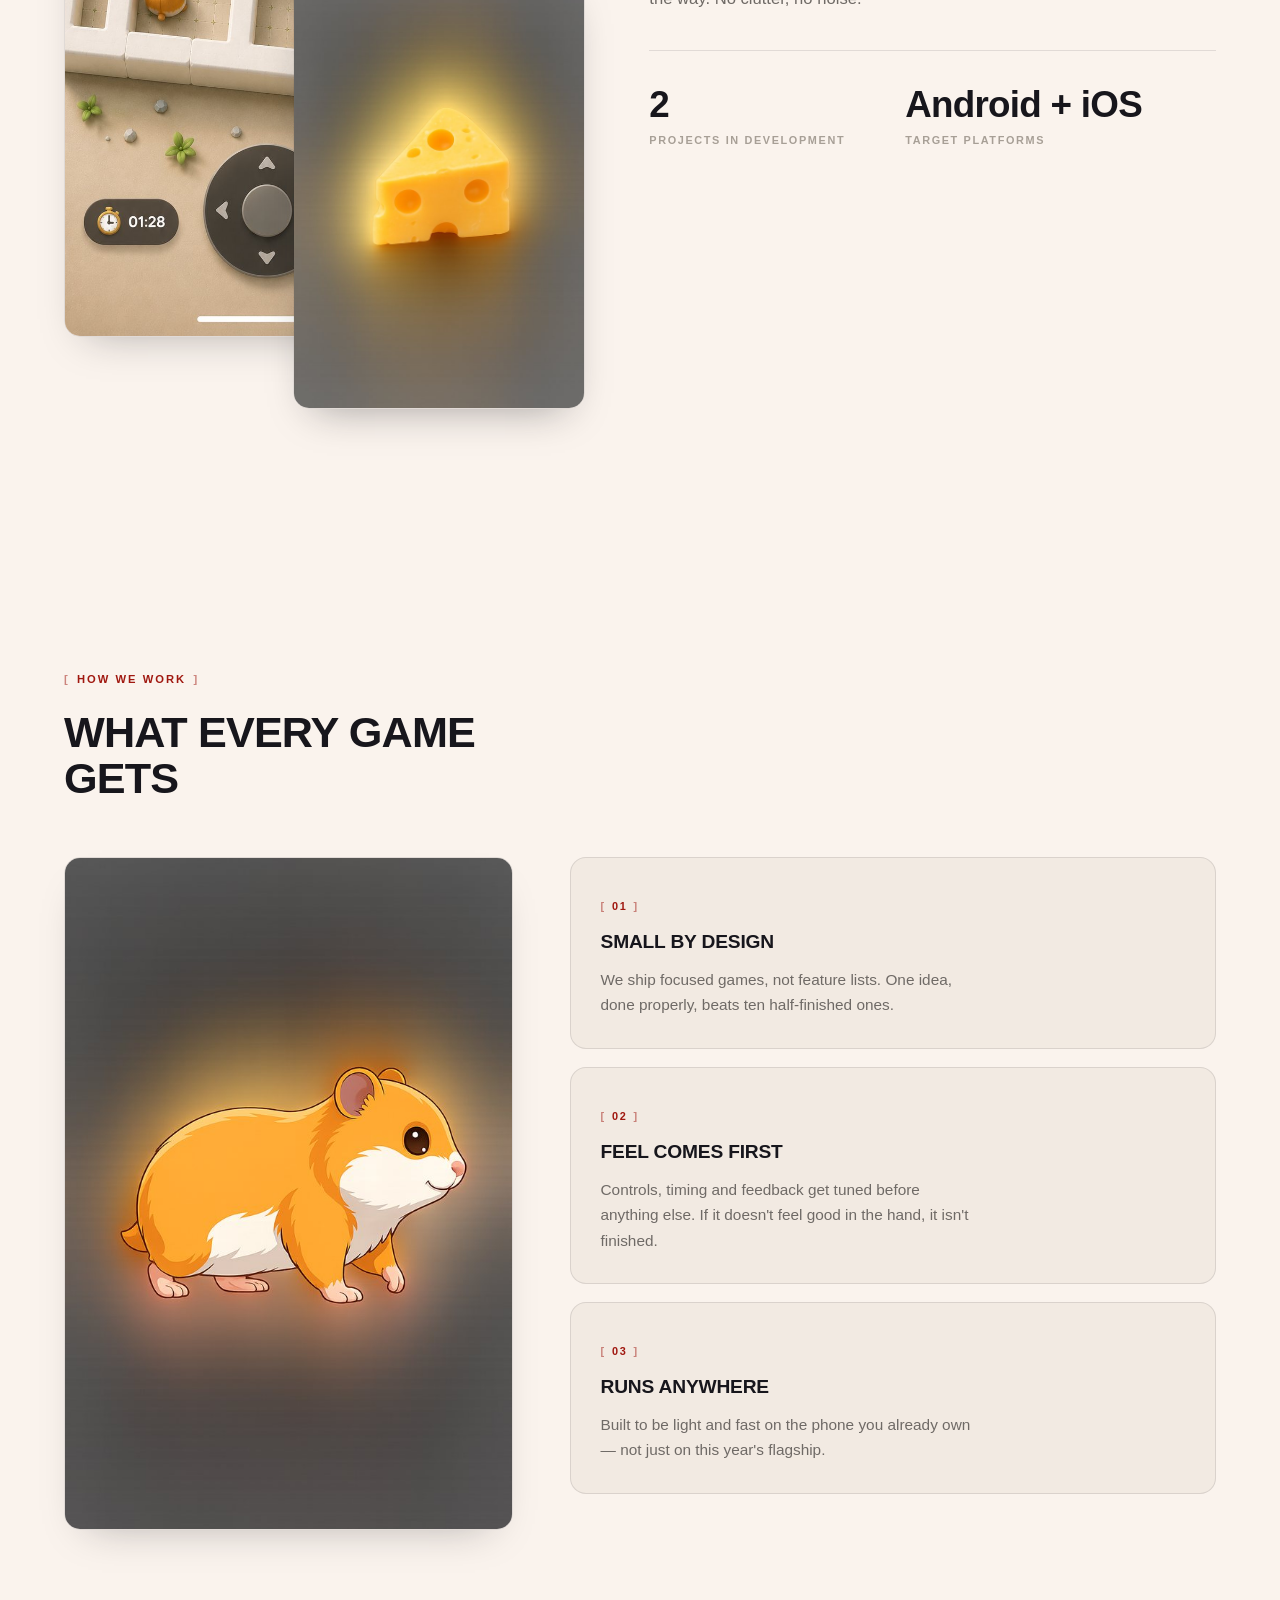
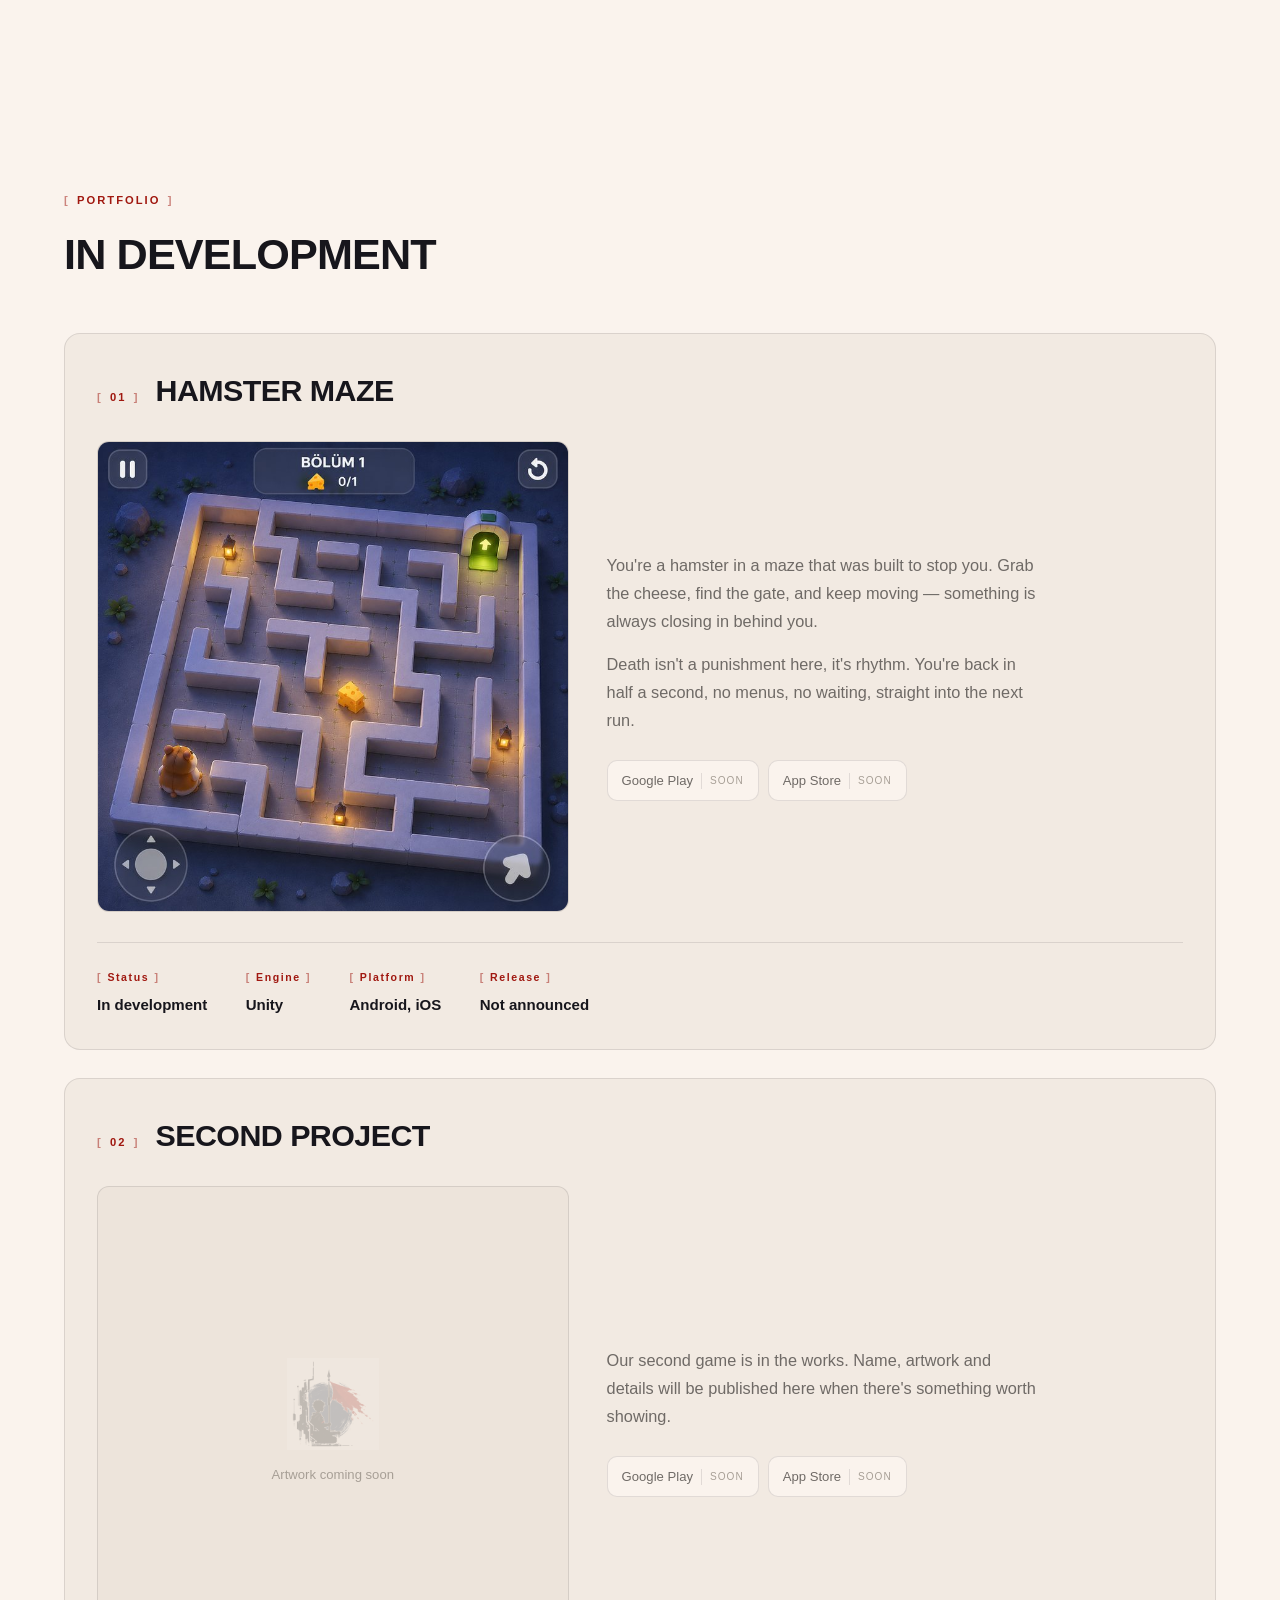
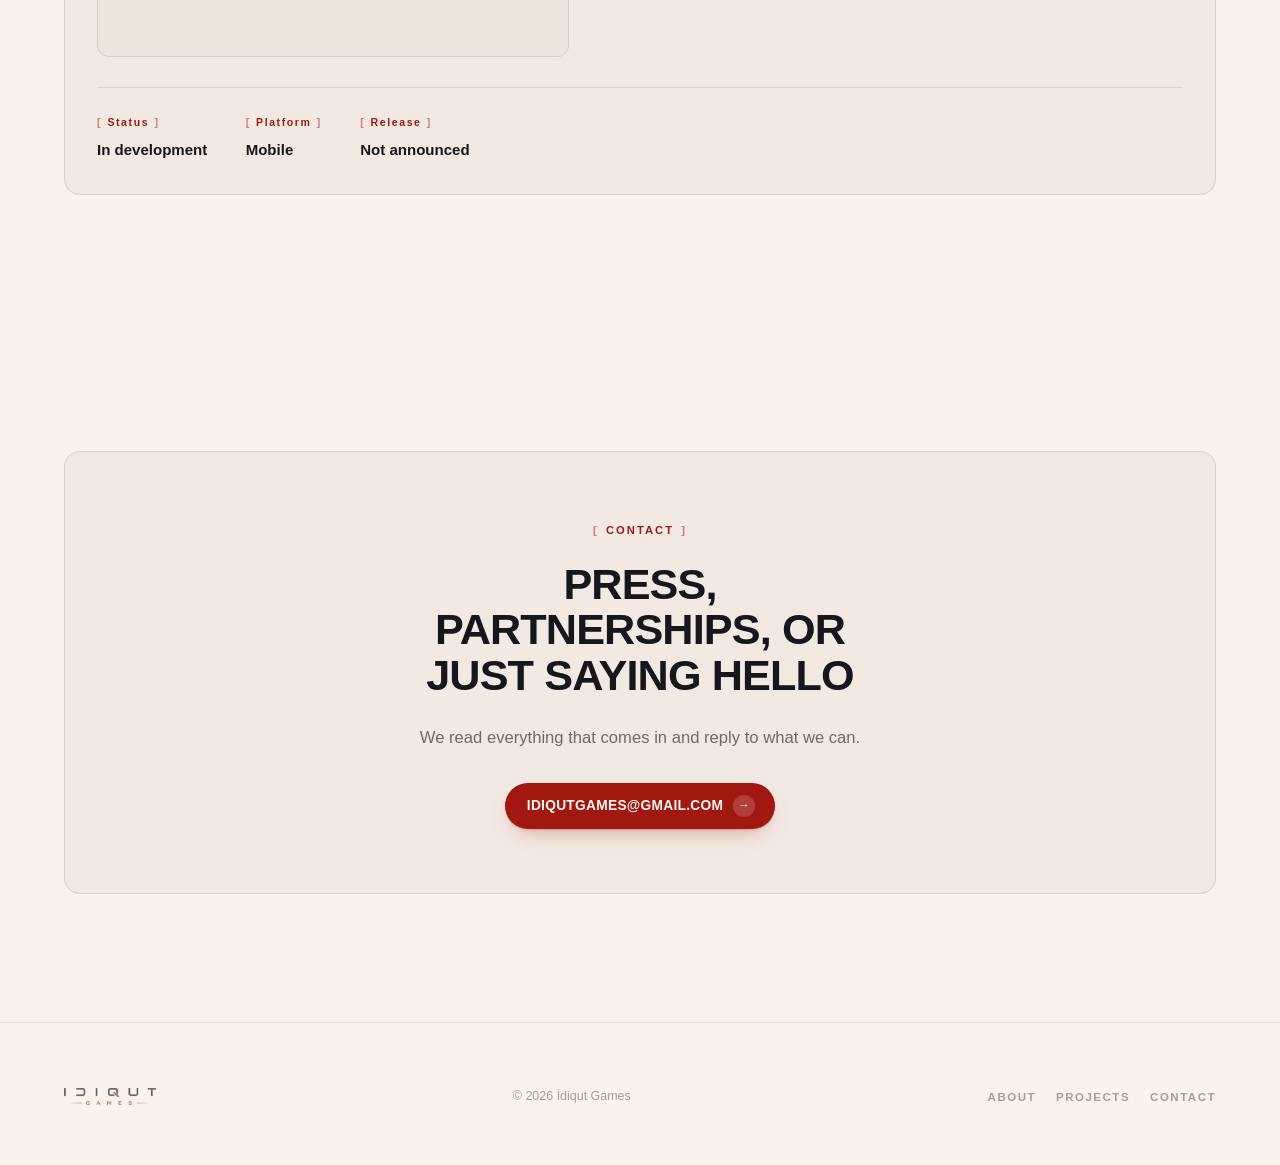
==== commit 962a80d1: "Rebuild on the Nexira layout, in beige Follows the template section for section: split hero with a s" ====
--- a/index.html
+++ b/index.html
@@ -3,28 +3,28 @@
 <head>
 <meta charset="utf-8">
 <meta name="viewport" content="width=device-width, initial-scale=1">
-<title>İdiqut Games — Two mobile games in development</title>
-<meta name="description" content="İdiqut Games is a small independent studio making mobile games. Two titles are in development.">
+<title>İdiqut Games — Indie mobile game studio</title>
+<meta name="description" content="İdiqut Games is an indie mobile game studio. Two titles are in development.">
 <link rel="canonical" href="https://idiqutgames.com/">
 <meta name="theme-color" content="#FAF3ED">
 
 <meta property="og:type" content="website">
 <meta property="og:url" content="https://idiqutgames.com/">
 <meta property="og:site_name" content="İdiqut Games">
-<meta property="og:title" content="İdiqut Games — Two mobile games in development">
-<meta property="og:description" content="A small independent studio making mobile games. Two titles are in development.">
+<meta property="og:title" content="İdiqut Games — Indie mobile game studio">
+<meta property="og:description" content="An indie mobile game studio. Two titles are in development.">
 <meta property="og:image" content="https://idiqutgames.com/assets/og-image.png">
 <meta property="og:image:width" content="1200">
 <meta property="og:image:height" content="630">
 <meta name="twitter:card" content="summary_large_image">
 <meta name="twitter:title" content="İdiqut Games">
-<meta name="twitter:description" content="A small independent studio making mobile games.">
+<meta name="twitter:description" content="An indie mobile game studio.">
 <meta name="twitter:image" content="https://idiqutgames.com/assets/og-image.png">
 
 <link rel="icon" href="/assets/favicon-32.png" sizes="32x32">
 <link rel="icon" href="/assets/icon-512.png" sizes="512x512">
 <link rel="apple-touch-icon" href="/assets/apple-touch-icon.png">
-<link rel="preload" as="image" href="/assets/game-hamster.jpg">
+<link rel="preload" as="image" href="/assets/shot-maze-night.jpg">
 <link rel="preload" as="image" href="/assets/v3-wordmark.png">
 
 <script type="application/ld+json">
@@ -34,22 +34,24 @@
   "url":"https://idiqutgames.com/",
   "logo":"https://idiqutgames.com/assets/icon-512.png",
   "email":"idiqutgames@gmail.com",
-  "description":"Small independent studio making mobile games."
+  "description":"Indie mobile game studio."
 }
 </script>
 
 <style>
   :root{
     --bg:#FAF3ED;
-    --bg-warm:#F2E9E1;
+    --panel:#F2EAE2;
+    --panel-2:#EDE4DB;
     --ink:#17161C;
     --muted:#6F6A66;
     --faint:#A79F96;
-    --red:#A01810;
-    --head:70px;
+    --line:rgba(23,22,28,.11);
+    --accent:#A01810;
+    --head:76px;
     --font:-apple-system,BlinkMacSystemFont,"Segoe UI",Roboto,Helvetica,Arial,"Helvetica Neue",sans-serif;
-    --wrap:1080px;
-    --r:22px;
+    --wrap:1240px;
+    --r:16px;
   }
 
   *{box-sizing:border-box;margin:0;padding:0}
@@ -58,217 +60,232 @@
 
   body{
     background:var(--bg);color:var(--ink);
-    font-family:var(--font);font-size:17px;line-height:1.65;
+    font-family:var(--font);font-size:16px;line-height:1.6;
     -webkit-font-smoothing:antialiased;-moz-osx-font-smoothing:grayscale;
     overflow-x:hidden;
   }
   img{max-width:100%;height:auto;display:block}
   a{color:inherit}
-  :focus-visible{outline:2px solid var(--red);outline-offset:4px;border-radius:4px}
-
-  .wrap{width:100%;max-width:var(--wrap);margin:0 auto;padding:0 clamp(22px,5.5vw,48px)}
+  :focus-visible{outline:2px solid var(--accent);outline-offset:4px;border-radius:4px}
+
+  .wrap{width:100%;max-width:var(--wrap);margin:0 auto;padding:0 clamp(20px,4.5vw,44px)}
   .skip{position:absolute;left:-9999px;top:0;background:var(--ink);color:var(--bg);padding:12px 18px;z-index:100}
   .skip:focus{left:0}
 
-  /* ═══ HEADER ═══ */
-  header{
-    position:fixed;inset:0 0 auto 0;height:var(--head);z-index:50;
-    display:flex;align-items:center;
-    background:rgba(250,243,237,0);transition:background .4s ease;
-  }
-  header.solid{
-    background:rgba(250,243,237,.9);
-    -webkit-backdrop-filter:blur(14px);backdrop-filter:blur(14px);
-  }
-  header .wrap{display:flex;align-items:center;justify-content:space-between;gap:22px}
-  .brand{display:block;flex:none;text-decoration:none;width:clamp(92px,12vw,112px)}
-
-  nav{display:flex;align-items:center;gap:clamp(16px,3vw,32px)}
-  nav a{text-decoration:none;font-size:.84rem;font-weight:500;color:var(--muted);transition:color .22s ease;white-space:nowrap}
-  nav a:hover{color:var(--ink)}
-
-  /* ═══ HERO ═══ */
-  .hero{padding:calc(var(--head) + clamp(52px,9vw,104px)) 0 clamp(20px,3vw,32px)}
-  .kicker{
+  /* ═══ koseli parantezli etiket ═══ */
+  .tag{
+    display:inline-block;
+    font-size:.7rem;font-weight:600;letter-spacing:.18em;text-transform:uppercase;
+    color:var(--accent);
+  }
+  .tag::before{content:"[";margin-right:.65em;opacity:.5}
+  .tag::after{content:"]";margin-left:.65em;opacity:.5}
+
+  /* ═══ hap buton ═══ */
+  .pill{
     display:inline-flex;align-items:center;gap:10px;
-    font-size:.84rem;color:var(--muted);margin-bottom:clamp(16px,2.2vw,22px);
-  }
-  .kicker::before{content:"";width:7px;height:7px;border-radius:50%;background:var(--red);flex:none}
-  h1{
-    font-size:clamp(2.3rem,7.4vw,4.5rem);
-    font-weight:700;line-height:.98;letter-spacing:-.022em;
-    text-transform:uppercase;max-width:15ch;
-  }
-
-  /* oklu hap buton — Indiex'ten */
-  .pill{
-    display:inline-flex;align-items:center;gap:11px;
-    margin-top:clamp(26px,3.4vw,36px);
-    background:var(--red);color:#FBF6F1;
-    border-radius:100px;padding:13px 22px 13px 24px;
-    font-size:.92rem;font-weight:500;letter-spacing:.005em;
-    text-decoration:none;
+    background:var(--accent);color:#FBF6F1;
+    border-radius:100px;padding:12px 20px 12px 22px;
+    font-size:.86rem;font-weight:600;letter-spacing:.02em;text-transform:uppercase;
+    text-decoration:none;white-space:nowrap;
     transition:transform .25s cubic-bezier(.2,.7,.3,1),box-shadow .25s ease;
-    box-shadow:0 1px 2px rgba(160,24,16,.18),0 10px 24px -12px rgba(160,24,16,.5);
-  }
-  .pill:hover{transform:translateY(-2px);box-shadow:0 1px 2px rgba(160,24,16,.2),0 16px 30px -12px rgba(160,24,16,.55)}
+    box-shadow:0 1px 2px rgba(160,24,16,.18),0 10px 22px -12px rgba(160,24,16,.5);
+  }
+  .pill:hover{transform:translateY(-2px)}
   .pill .a{
     display:inline-flex;align-items:center;justify-content:center;
-    width:24px;height:24px;border-radius:50%;
-    background:rgba(251,246,241,.16);font-size:.8rem;
+    width:22px;height:22px;border-radius:50%;
+    background:rgba(251,246,241,.18);font-size:.75rem;
     transition:transform .25s cubic-bezier(.2,.7,.3,1);
   }
   .pill:hover .a{transform:translateX(3px)}
-  .hero .sub{margin-top:clamp(20px,2.6vw,26px);max-width:46ch;color:var(--muted);font-size:clamp(1.06rem,2.1vw,1.2rem);line-height:1.65}
+
+  .ghost{
+    display:inline-flex;align-items:center;gap:9px;
+    border:1px solid var(--line);border-radius:100px;
+    padding:9px 17px;font-size:.72rem;font-weight:600;
+    letter-spacing:.14em;text-transform:uppercase;color:var(--muted);
+    text-decoration:none;background:transparent;
+    transition:border-color .22s ease,color .22s ease;
+  }
+  .ghost:hover{border-color:var(--accent);color:var(--accent)}
+
+  /* ═══ HEADER — nav sol, logo orta, buton sag ═══ */
+  header{
+    position:fixed;inset:0 0 auto 0;height:var(--head);z-index:60;
+    display:flex;align-items:center;
+    background:rgba(250,243,237,0);
+    border-bottom:1px solid transparent;
+    transition:background .35s ease,border-color .35s ease;
+  }
+  header.solid{
+    background:rgba(250,243,237,.92);
+    -webkit-backdrop-filter:blur(14px);backdrop-filter:blur(14px);
+    border-bottom-color:var(--line);
+  }
+  header .wrap{display:grid;grid-template-columns:1fr auto 1fr;align-items:center;gap:16px}
+  header nav{display:flex;align-items:center;gap:clamp(14px,2.2vw,28px)}
+  header nav a{
+    text-decoration:none;font-size:.73rem;font-weight:600;
+    letter-spacing:.13em;text-transform:uppercase;color:var(--muted);
+    transition:color .2s ease;white-space:nowrap;
+  }
+  header nav a:hover,header nav a.on{color:var(--accent)}
+  .brand{display:block;justify-self:center;width:clamp(86px,10vw,108px)}
+  .hact{justify-self:end;display:flex}
+  @media (max-width:820px){
+    header .wrap{grid-template-columns:auto 1fr}
+    .brand{justify-self:start;order:-1}
+    header nav{justify-self:end;order:1}
+    .hact{display:none}
+  }
+
+  /* ═══ HERO ═══ */
+  .hero{padding:calc(var(--head) + clamp(40px,6vw,72px)) 0 clamp(64px,8vw,104px)}
+  .hero-grid{display:grid;grid-template-columns:1fr;gap:clamp(40px,5vw,64px);align-items:center}
+  @media (min-width:980px){.hero-grid{grid-template-columns:minmax(0,1fr) minmax(0,1.02fr)}}
+
+  .hero h1{
+    margin-top:clamp(18px,2.4vw,24px);
+    font-size:clamp(2.4rem,6.6vw,4.4rem);
+    font-weight:800;line-height:.94;letter-spacing:-.024em;text-transform:uppercase;
+  }
+  .hero .lead{margin-top:clamp(20px,2.6vw,28px);max-width:46ch;color:var(--muted);font-size:clamp(1rem,1.9vw,1.12rem);line-height:1.7}
+
+  .plat{display:flex;align-items:center;gap:11px;margin-top:clamp(24px,3vw,32px);flex-wrap:wrap}
+  .plat .lb{font-size:.68rem;font-weight:600;letter-spacing:.16em;text-transform:uppercase;color:var(--faint)}
+  .plat span.p{
+    border:1px solid var(--line);border-radius:9px;
+    padding:7px 13px;font-size:.76rem;font-weight:600;color:var(--muted);
+    background:var(--panel);
+  }
+  .hero .pill{margin-top:clamp(26px,3.2vw,34px)}
+
+  /* gorsel mozaigi */
+  .mosaic{display:grid;grid-template-columns:1fr 1fr;gap:clamp(10px,1.4vw,16px)}
+  .mcol{display:flex;flex-direction:column;gap:clamp(10px,1.4vw,16px)}
+  @media (min-width:980px){.mcol.off{transform:translateY(clamp(20px,3vw,44px))}}
+  .mosaic img{
+    width:100%;border-radius:var(--r);
+    border:1px solid var(--line);
+    box-shadow:0 1px 2px rgba(23,22,28,.04),0 16px 34px -20px rgba(23,22,28,.3);
+  }
+
+  /* ═══ BOLUM DUZENI ═══ */
+  section{padding:clamp(76px,10vw,132px) 0}
+  h2{
+    font-size:clamp(1.75rem,4vw,2.7rem);
+    font-weight:800;line-height:1.05;letter-spacing:-.02em;text-transform:uppercase;
+    max-width:20ch;margin-top:clamp(14px,1.8vw,20px);
+  }
+  .body{margin-top:clamp(18px,2.4vw,26px);max-width:56ch;color:var(--muted);font-size:1.04rem;line-height:1.74}
+  .body + .body{margin-top:1.05em}
+
+  /* ═══ ABOUT ═══ */
+  .about{display:grid;grid-template-columns:1fr;gap:clamp(40px,5vw,72px);align-items:center}
+  @media (min-width:980px){.about{grid-template-columns:minmax(0,.92fr) minmax(0,1fr)}}
+  .stack{position:relative;padding-bottom:clamp(40px,6vw,72px)}
+  .stack img{border-radius:var(--r);border:1px solid var(--line)}
+  .stack .a1{width:78%;box-shadow:0 18px 40px -22px rgba(23,22,28,.34)}
+  .stack .a2{
+    position:absolute;right:0;bottom:0;width:56%;
+    box-shadow:0 18px 40px -20px rgba(23,22,28,.4);
+  }
+  .rule{height:1px;background:var(--line);margin:clamp(26px,3.4vw,36px) 0}
+  .stats{display:flex;gap:clamp(30px,5vw,60px);flex-wrap:wrap}
+  .stats .n{font-size:clamp(1.7rem,3.4vw,2.3rem);font-weight:800;letter-spacing:-.02em;line-height:1}
+  .stats .l{margin-top:8px;font-size:.68rem;font-weight:600;letter-spacing:.15em;text-transform:uppercase;color:var(--faint)}
+
+  /* ═══ EXPERTISE ═══ */
+  .exp{display:grid;grid-template-columns:1fr;gap:clamp(34px,4.4vw,58px);align-items:start}
+  @media (min-width:980px){.exp{grid-template-columns:minmax(0,.82fr) minmax(0,1.18fr)}}
+  .exp .figure img{border-radius:var(--r);border:1px solid var(--line);box-shadow:0 18px 40px -24px rgba(23,22,28,.34)}
+  .cards{display:flex;flex-direction:column;gap:clamp(12px,1.6vw,18px)}
+  .card{
+    background:var(--panel);border:1px solid var(--line);border-radius:var(--r);
+    padding:clamp(20px,2.6vw,30px);
+    transition:background .25s ease,border-color .25s ease,transform .25s ease;
+  }
+  .card:hover{background:var(--panel-2);border-color:rgba(160,24,16,.28);transform:translateY(-2px)}
+  .card .num{font-size:.68rem;font-weight:700;letter-spacing:.16em;color:var(--accent)}
+  .card .num::before{content:"[";margin-right:.55em;opacity:.5}
+  .card .num::after{content:"]";margin-left:.55em;opacity:.5}
+  .card h3{margin-top:12px;font-size:clamp(1.02rem,2vw,1.2rem);font-weight:800;letter-spacing:-.01em;text-transform:uppercase}
+  .card p{margin-top:9px;color:var(--muted);font-size:.96rem;line-height:1.66;max-width:44ch}
 
   /* ═══ PROJELER ═══ */
-  .projects{padding:clamp(56px,8vw,96px) 0 clamp(90px,12vw,150px)}
-  .project + .project{margin-top:clamp(88px,12vw,150px)}
-
-  .pnum{font-size:.76rem;color:var(--faint);margin-bottom:clamp(14px,1.8vw,18px)}
-
-  .frame{
-    border-radius:var(--r);overflow:hidden;background:var(--bg-warm);
-    box-shadow:0 2px 4px rgba(23,22,28,.04),0 26px 60px -22px rgba(23,22,28,.24);
-  }
-  .frame img{width:100%;transition:transform 1.3s cubic-bezier(.2,.7,.25,1)}
-  .frame:hover img{transform:scale(1.025)}
-  .cap{margin-top:13px;font-size:.79rem;color:var(--faint)}
-
-  /* ikinci proje: ayrilmis yer */
-  .slot{
-    border-radius:var(--r);background:var(--bg-warm);
-    aspect-ratio:1/1;
-    display:flex;flex-direction:column;align-items:center;justify-content:center;gap:16px;
-    text-align:center;padding:32px;
-  }
-  .slot img{width:clamp(74px,11vw,108px);opacity:.2}
-  .slot p{font-size:.86rem;color:var(--faint);letter-spacing:.02em;max-width:26ch}
-
-  .ptitle{
-    margin-top:clamp(28px,3.6vw,40px);
-    font-size:clamp(1.8rem,4.6vw,2.7rem);
-    font-weight:700;letter-spacing:-.018em;line-height:1.04;
-    text-transform:uppercase;
-  }
-  .ptag{margin-top:10px;font-size:clamp(1.02rem,2.1vw,1.16rem);color:var(--ink);opacity:.72;letter-spacing:-.012em}
-  .pstatus{display:inline-flex;align-items:center;gap:9px;margin-top:16px;font-size:.83rem;color:var(--muted)}
-  .pstatus::before{content:"";width:6px;height:6px;border-radius:50%;background:var(--red);flex:none}
-  .pbody{margin-top:20px;max-width:54ch;color:var(--muted);font-size:1.05rem;line-height:1.72}
-  .pbody + .pbody{margin-top:1em}
-
-  /* magaza butonlari — cikinca <a> olacak, simdilik pasif */
-  .stores{display:flex;flex-wrap:wrap;gap:10px;margin-top:clamp(24px,3vw,32px)}
+  .proj{
+    background:var(--panel);border:1px solid var(--line);border-radius:var(--r);
+    padding:clamp(20px,2.6vw,32px);
+  }
+  .proj + .proj{margin-top:clamp(18px,2.4vw,28px)}
+  .proj .top{display:flex;align-items:baseline;gap:16px;flex-wrap:wrap;margin-bottom:clamp(18px,2.4vw,26px)}
+  .proj .top h3{font-size:clamp(1.3rem,3vw,1.9rem);font-weight:800;letter-spacing:-.018em;text-transform:uppercase}
+  .pgrid{display:grid;grid-template-columns:1fr;gap:clamp(20px,3vw,38px);align-items:center}
+  @media (min-width:860px){.pgrid{grid-template-columns:minmax(0,.9fr) minmax(0,1.1fr)}}
+  .pgrid .shot{border-radius:12px;overflow:hidden;background:var(--panel-2);border:1px solid var(--line)}
+  .pgrid .shot img{width:100%;transition:transform 1.2s cubic-bezier(.2,.7,.25,1)}
+  .pgrid .shot:hover img{transform:scale(1.03)}
+  .pgrid .shot.empty{
+    aspect-ratio:1/1;display:flex;flex-direction:column;
+    align-items:center;justify-content:center;gap:14px;text-align:center;padding:28px;
+  }
+  .pgrid .shot.empty img{width:clamp(64px,9vw,92px);opacity:.2}
+  .pgrid .shot.empty p{font-size:.82rem;color:var(--faint)}
+  .pgrid .txt p{color:var(--muted);font-size:1.02rem;line-height:1.72;max-width:48ch}
+  .pgrid .txt p + p{margin-top:.9em}
+  .meta{display:flex;flex-wrap:wrap;gap:clamp(18px,3vw,40px);margin-top:clamp(22px,2.8vw,30px);
+        padding-top:clamp(20px,2.6vw,26px);border-top:1px solid var(--line)}
+  .meta .k{font-size:.66rem;font-weight:700;letter-spacing:.15em;color:var(--accent)}
+  .meta .k::before{content:"[";margin-right:.5em;opacity:.5}
+  .meta .k::after{content:"]";margin-left:.5em;opacity:.5}
+  .meta .v{margin-top:7px;font-size:.94rem;font-weight:600}
+  .stores{display:flex;flex-wrap:wrap;gap:9px;margin-top:clamp(20px,2.6vw,26px)}
   .store{
-    display:inline-flex;align-items:center;gap:9px;
-    border:1px solid rgba(23,22,28,.16);border-radius:11px;
-    padding:10px 16px;font-size:.86rem;font-weight:500;color:var(--muted);
-    background:transparent;
-  }
-  .store .soon{
-    font-size:.68rem;letter-spacing:.08em;text-transform:uppercase;
-    color:var(--faint);border-left:1px solid rgba(23,22,28,.14);padding-left:9px;
-  }
-
-  .facts{display:flex;flex-wrap:wrap;gap:clamp(18px,3vw,40px);margin-top:clamp(26px,3.4vw,36px)}
-  .facts dt{font-size:.72rem;color:var(--faint);margin-bottom:5px}
-  .facts dd{font-size:.96rem;font-weight:500}
-
-  /* ═══ SECTIONS ═══ */
-  section{padding:clamp(90px,13vw,168px) 0}
-  /* koseli parantezli bolum etiketi — Indiex'ten */
-  .eyebrow{
-    font-size:.72rem;font-weight:600;letter-spacing:.16em;text-transform:uppercase;
-    color:var(--red);margin-bottom:clamp(18px,2.4vw,26px);
-  }
-  .eyebrow::before{content:"[";margin-right:.7em;opacity:.55}
-  .eyebrow::after{content:"]";margin-left:.7em;opacity:.55}
-
-  h2{
-    font-size:clamp(1.9rem,4.8vw,3rem);
-    font-weight:700;line-height:1.06;letter-spacing:-.02em;
-    text-transform:uppercase;max-width:18ch;
-  }
-  .lede{margin-top:clamp(22px,3vw,32px);max-width:56ch;color:var(--muted);font-size:clamp(1.04rem,2vw,1.12rem);line-height:1.75}
-  .lede + .lede{margin-top:1.1em}
-
-  .studio-grid{display:grid;grid-template-columns:1fr;gap:clamp(44px,6vw,76px);align-items:center}
-  @media (min-width:880px){.studio-grid{grid-template-columns:minmax(0,1.12fr) minmax(0,.88fr)}}
-
-  .mark{position:relative;width:min(100%,320px);aspect-ratio:766/808;margin-inline:auto}
-  .mark .al{position:absolute;inset:0;width:100%;height:100%;object-fit:contain}
-
-  @supports ((-webkit-mask-image:linear-gradient(#000,#000)) or (mask-image:linear-gradient(#000,#000))){
-    .mark .fig{
-      -webkit-mask-image:linear-gradient(to top,#000 0%,#000 40%,transparent 49%,transparent 100%);
-              mask-image:linear-gradient(to top,#000 0%,#000 40%,transparent 49%,transparent 100%);
-      -webkit-mask-size:100% 300%;mask-size:100% 300%;
-      -webkit-mask-repeat:no-repeat;mask-repeat:no-repeat;
-      -webkit-mask-position:0% 0%;mask-position:0% 0%;
-    }
-    .mark .ban{
-      -webkit-mask-image:linear-gradient(to right,#000 0%,#000 36%,transparent 50%,transparent 100%);
-              mask-image:linear-gradient(to right,#000 0%,#000 36%,transparent 50%,transparent 100%);
-      -webkit-mask-size:300% 100%;mask-size:300% 100%;
-      -webkit-mask-repeat:no-repeat;mask-repeat:no-repeat;
-      -webkit-mask-position:100% 0%;mask-position:100% 0%;
-    }
-    .mark .cir{opacity:0;transform:rotate(-24deg) scale(.91);transform-origin:58% 52%}
-  }
-  @keyframes riseUp{from{-webkit-mask-position:0% 0%;mask-position:0% 0%}to{-webkit-mask-position:0% 100%;mask-position:0% 100%}}
-  @keyframes unfurl{from{-webkit-mask-position:100% 0%;mask-position:100% 0%}to{-webkit-mask-position:0% 0%;mask-position:0% 0%}}
-  @keyframes sweep{from{opacity:0;transform:rotate(-24deg) scale(.91)}to{opacity:1;transform:rotate(0) scale(1)}}
-  .mark.on .cir{animation:sweep  .92s cubic-bezier(.24,.7,.3,1)   .04s forwards}
-  .mark.on .fig{animation:riseUp .84s cubic-bezier(.32,.06,.22,1) .42s forwards}
-  .mark.on .ban{animation:unfurl .88s cubic-bezier(.26,.06,.2,1)  .90s forwards}
+    display:inline-flex;align-items:center;gap:8px;
+    border:1px solid var(--line);border-radius:10px;padding:9px 14px;
+    font-size:.82rem;font-weight:500;color:var(--muted);background:var(--bg);
+  }
+  .store .soon{font-size:.63rem;letter-spacing:.1em;text-transform:uppercase;color:var(--faint);
+               border-left:1px solid var(--line);padding-left:8px}
 
   /* ═══ CONTACT ═══ */
-  .mail{
-    display:inline-flex;align-items:baseline;gap:.5em;margin-top:clamp(22px,3vw,32px);
-    font-size:clamp(1.26rem,4vw,1.95rem);font-weight:500;letter-spacing:-.028em;
-    text-decoration:none;color:var(--ink);
-  }
-  .mail span.t{
-    background-image:linear-gradient(currentColor,currentColor);
-    background-size:100% 1px;background-repeat:no-repeat;background-position:0 100%;
-    padding-bottom:4px;transition:background-size .35s ease;
-  }
-  .mail:hover span.t{background-size:0% 1px}
-  .mail span.a{transition:transform .3s cubic-bezier(.2,.7,.3,1);display:inline-block}
-  .mail:hover span.a{transform:translateX(6px)}
-
-  footer{padding:clamp(50px,6vw,70px) 0 clamp(48px,6vw,62px)}
-  footer .wrap{display:flex;align-items:center;justify-content:space-between;gap:26px;flex-wrap:wrap}
-  footer .wm{width:94px;opacity:.66}
-  footer .copy{font-size:.8rem;color:var(--faint)}
-  footer nav a{font-size:.8rem;color:var(--faint)}
-  footer nav a:hover{color:var(--ink)}
-
-  .rv{opacity:0;transform:translateY(22px);transition:opacity .85s cubic-bezier(.22,.7,.3,1),transform .85s cubic-bezier(.22,.7,.3,1)}
+  .cta{
+    background:var(--panel);border:1px solid var(--line);border-radius:var(--r);
+    padding:clamp(32px,5vw,64px);text-align:center;
+  }
+  .cta h2{margin-inline:auto;max-width:18ch}
+  .cta .body{margin-inline:auto;text-align:center}
+
+  footer{padding:clamp(44px,5vw,64px) 0 clamp(44px,5vw,58px);border-top:1px solid var(--line)}
+  footer .wrap{display:flex;align-items:center;justify-content:space-between;gap:24px;flex-wrap:wrap}
+  footer .wm{width:92px;opacity:.66}
+  footer .copy{font-size:.78rem;color:var(--faint)}
+  footer nav{display:flex;gap:20px}
+  footer nav a{font-size:.72rem;font-weight:600;letter-spacing:.13em;text-transform:uppercase;color:var(--faint);text-decoration:none}
+  footer nav a:hover{color:var(--accent)}
+
+  /* ═══ REVEAL ═══ */
+  .rv{opacity:0;transform:translateY(22px);transition:opacity .8s cubic-bezier(.22,.7,.3,1),transform .8s cubic-bezier(.22,.7,.3,1)}
   .rv.in{opacity:1;transform:none}
-  .rv.d1{transition-delay:.09s}
-  .rv.d2{transition-delay:.18s}
-  .rv.d3{transition-delay:.27s}
+  .rv.d1{transition-delay:.08s}
+  .rv.d2{transition-delay:.16s}
+  .rv.d3{transition-delay:.24s}
 
   body::after{
-    content:"";position:fixed;inset:0;z-index:9;pointer-events:none;opacity:.02;
+    content:"";position:fixed;inset:0;z-index:40;pointer-events:none;opacity:.02;
     background-image:url("data:image/svg+xml,%3Csvg xmlns='http://www.w3.org/2000/svg' width='200' height='200'%3E%3Cfilter id='n'%3E%3CfeTurbulence type='fractalNoise' baseFrequency='.8' numOctaves='4' stitchTiles='stitch'/%3E%3C/filter%3E%3Crect width='100%25' height='100%25' filter='url(%23n)'/%3E%3C/svg%3E");
     background-size:200px 200px;mix-blend-mode:multiply;
   }
 
   @media (prefers-reduced-motion:reduce){
     .rv{opacity:1;transform:none;transition:none}
-    .mark .fig,.mark .ban{-webkit-mask-image:none!important;mask-image:none!important}
-    .mark .cir{opacity:1!important;transform:none!important}
-    .frame:hover img{transform:none}
+    .pgrid .shot:hover img{transform:none}
+    .card:hover{transform:none}
   }
 </style>
 
-<noscript><style>
-  .rv{opacity:1!important;transform:none!important}
-  .mark .fig,.mark .ban{-webkit-mask-image:none!important;mask-image:none!important}
-  .mark .cir{opacity:1!important;transform:none!important}
-</style></noscript>
+<noscript><style>.rv{opacity:1!important;transform:none!important}</style></noscript>
 </head>
 <body>
 
@@ -276,135 +293,203 @@
 
 <header id="hdr">
   <div class="wrap">
+    <nav aria-label="Main">
+      <a href="#top">Home</a>
+      <a href="#about">About</a>
+      <a href="#projects">Projects</a>
+      <a href="#contact">Contact</a>
+    </nav>
     <a class="brand" href="#top" aria-label="İdiqut Games — home">
       <img src="/assets/v3-wordmark.png" alt="İdiqut Games" width="900" height="166">
     </a>
-    <nav aria-label="Main">
-      <a href="#projects">Projects</a>
-      <a href="#studio">Studio</a>
-      <a href="#contact">Contact</a>
-    </nav>
+    <div class="hact">
+      <a class="pill" href="#projects">Our projects <span class="a" aria-hidden="true">→</span></a>
+    </div>
   </div>
 </header>
 
 <main id="main">
 
+  <!-- ═══ HERO ═══ -->
   <div class="hero" id="top">
     <div class="wrap">
-      <p class="kicker rv">Two projects in development</p>
-      <h1 class="rv d1">Small mobile games, made with care.</h1>
-      <p class="sub rv d2">
-        Nothing is out yet. Both are being built now — they'll be announced
-        on this page first.
-      </p>
-      <a class="pill rv d3" href="#projects">See the projects <span class="a" aria-hidden="true">→</span></a>
+      <div class="hero-grid">
+        <div>
+          <p class="tag rv">Indie games</p>
+          <h1 class="rv d1">Small mobile games, made with care</h1>
+          <p class="lead rv d2">
+            İdiqut Games is an indie studio. Two titles are in development —
+            nothing is out yet, and both will be announced on this page first.
+          </p>
+
+          <div class="plat rv d2">
+            <span class="lb">Platform</span>
+            <span class="p">Android</span>
+            <span class="p">iOS</span>
+          </div>
+
+          <a class="pill rv d3" href="#projects">See the projects <span class="a" aria-hidden="true">→</span></a>
+        </div>
+
+        <div class="mosaic rv d1">
+          <div class="mcol">
+            <img src="/assets/shot-maze-night.jpg" alt="Hamster Maze — a lantern-lit maze at night" width="760" height="760" fetchpriority="high">
+            <img src="/assets/art-hamster.jpg" alt="The hamster character" width="620" height="930" loading="lazy">
+          </div>
+          <div class="mcol off">
+            <img src="/assets/shot-maze-light.jpg" alt="Hamster Maze — a daylight maze level" width="760" height="950" loading="lazy">
+            <img src="/assets/shot-maze-purple.jpg" alt="Hamster Maze — an alternate maze level" width="760" height="760" loading="lazy">
+          </div>
+        </div>
+      </div>
     </div>
   </div>
 
-  <!-- ═══ PROJELER — iki yer ═══ -->
-  <div class="projects" id="projects">
+  <!-- ═══ ABOUT ═══ -->
+  <section id="about">
     <div class="wrap">
-
-      <!-- 01 -->
-      <article class="project">
-        <p class="pnum rv">01</p>
-        <div class="frame rv">
-          <img src="/assets/game-hamster.jpg"
-               alt="Hamster Maze — a hamster in a lantern-lit stone maze, with cheese to collect and a glowing exit gate"
-               width="1100" height="1100" fetchpriority="high">
-        </div>
-        <p class="cap rv">Work in progress — art and layout will change before release.</p>
-
-        <h2 class="ptitle rv d1">Hamster Maze</h2>
-        <p class="ptag rv d1">A maze runner with a hungry hamster.</p>
-        <p class="pstatus rv d1">In development</p>
-        <p class="pbody rv d2">
-          You're a hamster in a maze that was built to stop you. Grab the cheese,
-          find the gate, and keep moving — something is always closing in behind you.
-        </p>
-        <p class="pbody rv d2">
-          Death isn't a punishment here, it's rhythm. You're back in half a second,
-          no menus, no waiting, straight into the next run.
-        </p>
-
-        <div class="stores rv d2">
-          <span class="store">Google Play<span class="soon">Soon</span></span>
-          <span class="store">App Store<span class="soon">Soon</span></span>
-        </div>
-
-        <dl class="facts rv d3">
-          <div><dt>Platform</dt><dd>Android first</dd></div>
-          <div><dt>Orientation</dt><dd>Portrait</dd></div>
-          <div><dt>Engine</dt><dd>Unity</dd></div>
-          <div><dt>Release</dt><dd>Not announced</dd></div>
-        </dl>
-      </article>
-
-      <!-- 02 — yer ayrildi -->
-      <article class="project">
-        <p class="pnum rv">02</p>
-        <div class="slot rv">
-          <img src="/assets/icon-512.png" alt="" width="512" height="512" loading="lazy">
-          <p>Artwork coming soon</p>
-        </div>
-
-        <h2 class="ptitle rv d1">Second project</h2>
-        <p class="ptag rv d1">Name to be announced.</p>
-        <p class="pstatus rv d1">In development</p>
-        <p class="pbody rv d2">
-          Our second game is in the works. Name, artwork and details will be
-          published here when there's something worth showing.
-        </p>
-
-        <div class="stores rv d2">
-          <span class="store">Google Play<span class="soon">Soon</span></span>
-          <span class="store">App Store<span class="soon">Soon</span></span>
-        </div>
-
-        <dl class="facts rv d3">
-          <div><dt>Platform</dt><dd>Mobile</dd></div>
-          <div><dt>Release</dt><dd>Not announced</dd></div>
-        </dl>
-      </article>
-
-    </div>
-  </div>
-
-  <!-- ═══ STUDIO ═══ -->
-  <section id="studio">
-    <div class="wrap">
-      <p class="eyebrow rv">Studio</p>
-      <div class="studio-grid">
+      <div class="about">
+        <div class="stack rv">
+          <img class="a1" src="/assets/shot-portrait.jpg" alt="Hamster Maze running on a phone" width="760" height="1643" loading="lazy">
+          <img class="a2" src="/assets/art-cheese.jpg" alt="Cheese, the thing you're after" width="620" height="930" loading="lazy">
+        </div>
+
         <div>
-          <h2 class="rv">A small studio making games for mobile.</h2>
-          <p class="lede rv d1">
+          <p class="tag rv">About us</p>
+          <h2 class="rv">We make small games that are hard to put down</h2>
+          <p class="body rv d1">
             İdiqut Games is independent and stays small on purpose. One clear idea
-            per game, tuned until it feels right in the hand, and nothing else
-            in the way.
+            per game, tuned until it feels right in the hand, and nothing else in
+            the way. No clutter, no noise.
           </p>
-          <p class="lede rv d2">
-            Two games are in development. When they're ready, they go up here first.
-          </p>
-        </div>
-
-        <div class="mark" id="mark" role="img" aria-label="İdiqut Games emblem">
-          <img class="al cir" src="/assets/v3-art-circle.png" alt="" width="880" height="928" loading="lazy">
-          <img class="al fig" src="/assets/v3-art-figure.png" alt="" width="880" height="928" loading="lazy">
-          <img class="al ban" src="/assets/v3-art-banner.png" alt="" width="880" height="928" loading="lazy">
+          <div class="rule rv d1"></div>
+          <div class="stats rv d2">
+            <div>
+              <p class="n">2</p>
+              <p class="l">Projects in development</p>
+            </div>
+            <div>
+              <p class="n">Android + iOS</p>
+              <p class="l">Target platforms</p>
+            </div>
+          </div>
         </div>
       </div>
     </div>
   </section>
 
+  <!-- ═══ EXPERTISE ═══ -->
+  <section id="expertise">
+    <div class="wrap">
+      <p class="tag rv">How we work</p>
+      <h2 class="rv" style="margin-bottom:clamp(34px,4.4vw,56px)">What every game gets</h2>
+
+      <div class="exp">
+        <div class="figure rv">
+          <img src="/assets/art-hamster.jpg" alt="" width="620" height="930" loading="lazy">
+        </div>
+        <div class="cards">
+          <div class="card rv">
+            <p class="num">01</p>
+            <h3>Small by design</h3>
+            <p>We ship focused games, not feature lists. One idea, done properly, beats ten half-finished ones.</p>
+          </div>
+          <div class="card rv d1">
+            <p class="num">02</p>
+            <h3>Feel comes first</h3>
+            <p>Controls, timing and feedback get tuned before anything else. If it doesn't feel good in the hand, it isn't finished.</p>
+          </div>
+          <div class="card rv d2">
+            <p class="num">03</p>
+            <h3>Runs anywhere</h3>
+            <p>Built to be light and fast on the phone you already own — not just on this year's flagship.</p>
+          </div>
+        </div>
+      </div>
+    </div>
+  </section>
+
+  <!-- ═══ PROJELER ═══ -->
+  <section id="projects">
+    <div class="wrap">
+      <p class="tag rv">Portfolio</p>
+      <h2 class="rv" style="margin-bottom:clamp(34px,4.4vw,56px)">In development</h2>
+
+      <!-- 01 -->
+      <article class="proj rv">
+        <div class="top">
+          <p class="tag">01</p>
+          <h3>Hamster Maze</h3>
+        </div>
+        <div class="pgrid">
+          <div class="shot">
+            <img src="/assets/shot-maze-night.jpg" alt="Hamster Maze — a hamster in a lantern-lit maze with cheese to collect" width="760" height="760" loading="lazy">
+          </div>
+          <div class="txt">
+            <p>
+              You're a hamster in a maze that was built to stop you. Grab the cheese,
+              find the gate, and keep moving — something is always closing in behind you.
+            </p>
+            <p>
+              Death isn't a punishment here, it's rhythm. You're back in half a second,
+              no menus, no waiting, straight into the next run.
+            </p>
+            <div class="stores">
+              <span class="store">Google Play<span class="soon">Soon</span></span>
+              <span class="store">App Store<span class="soon">Soon</span></span>
+            </div>
+          </div>
+        </div>
+        <div class="meta">
+          <div><p class="k">Status</p><p class="v">In development</p></div>
+          <div><p class="k">Engine</p><p class="v">Unity</p></div>
+          <div><p class="k">Platform</p><p class="v">Android, iOS</p></div>
+          <div><p class="k">Release</p><p class="v">Not announced</p></div>
+        </div>
+      </article>
+
+      <!-- 02 -->
+      <article class="proj rv d1">
+        <div class="top">
+          <p class="tag">02</p>
+          <h3>Second project</h3>
+        </div>
+        <div class="pgrid">
+          <div class="shot empty">
+            <img src="/assets/icon-512.png" alt="" width="512" height="512" loading="lazy">
+            <p>Artwork coming soon</p>
+          </div>
+          <div class="txt">
+            <p>
+              Our second game is in the works. Name, artwork and details will be
+              published here when there's something worth showing.
+            </p>
+            <div class="stores">
+              <span class="store">Google Play<span class="soon">Soon</span></span>
+              <span class="store">App Store<span class="soon">Soon</span></span>
+            </div>
+          </div>
+        </div>
+        <div class="meta">
+          <div><p class="k">Status</p><p class="v">In development</p></div>
+          <div><p class="k">Platform</p><p class="v">Mobile</p></div>
+          <div><p class="k">Release</p><p class="v">Not announced</p></div>
+        </div>
+      </article>
+    </div>
+  </section>
+
   <!-- ═══ CONTACT ═══ -->
   <section id="contact">
     <div class="wrap">
-      <p class="eyebrow rv">Contact</p>
-      <h2 class="rv">Press, partnerships, or just saying hello.</h2>
-      <p class="lede rv d1">We read everything that comes in and reply to what we can.</p>
-      <a class="pill rv d2" href="mailto:idiqutgames@gmail.com">
-        idiqutgames@gmail.com <span class="a" aria-hidden="true">→</span>
-      </a>
+      <div class="cta rv">
+        <p class="tag">Contact</p>
+        <h2>Press, partnerships, or just saying hello</h2>
+        <p class="body">We read everything that comes in and reply to what we can.</p>
+        <a class="pill" href="mailto:idiqutgames@gmail.com" style="margin-top:clamp(22px,3vw,30px)">
+          idiqutgames@gmail.com <span class="a" aria-hidden="true">→</span>
+        </a>
+      </div>
     </div>
   </section>
 
@@ -415,8 +500,8 @@
     <img class="wm" src="/assets/v3-wordmark.png" alt="İdiqut Games" width="900" height="166" loading="lazy">
     <p class="copy">© 2026 İdiqut Games</p>
     <nav aria-label="Footer">
+      <a href="#about">About</a>
       <a href="#projects">Projects</a>
-      <a href="#studio">Studio</a>
       <a href="#contact">Contact</a>
     </nav>
   </div>
@@ -425,42 +510,24 @@
 <script>
 (function(){
   var reduce = window.matchMedia('(prefers-reduced-motion: reduce)').matches;
-
   var hdr   = document.getElementById('hdr');
-  var mark  = document.getElementById('mark');
   var items = Array.prototype.slice.call(document.querySelectorAll('.rv'));
-  var canMask = window.CSS && CSS.supports &&
-                (CSS.supports('mask-image','linear-gradient(#000,#000)') ||
-                 CSS.supports('-webkit-mask-image','linear-gradient(#000,#000)'));
 
   if (reduce) {
     items.forEach(function(el){ el.classList.add('in'); });
-    if (mark) mark.classList.add('on');
     hdr.classList.toggle('solid', (window.scrollY||0) > 12);
     return;
   }
 
-  // Tek bir kaydirma dongusu her seyi yurutur.
-  //  - IntersectionObserver yok: geri cagrisini ilk turda kacirdiginda
-  //    icerik, sayfa kaydirilmadigi surece kalici gizli kaliyordu.
-  //  - requestAnimationFrame yok: arka plan sekmesinde durduruluyor ve
-  //    ilk acilis ona bagli kalirsa sayfa bos gorunuyor. Kisilma zaman
-  //    damgasiyla yapiliyor; is zaten sadece birkac sinif degisimi.
+  // Tek dongu: gorunur olani ac + header durumu.
+  // IntersectionObserver / requestAnimationFrame kullanmiyoruz; ikisi de
+  // testte ilk turu kacirip icerigi gizli birakabildi.
   function tick(){
     var vh = window.innerHeight || document.documentElement.clientHeight || 0;
     hdr.classList.toggle('solid', (window.scrollY || 0) > 12);
-
     for (var i = items.length - 1; i >= 0; i--) {
-      var el = items[i], r = el.getBoundingClientRect();
-      if (r.top < vh * 0.94 && r.bottom > 0) {
-        el.classList.add('in');
-        items.splice(i, 1);            // acilani listeden dusur
-      }
-    }
-
-    if (mark && !mark.classList.contains('on')) {
-      var m = mark.getBoundingClientRect();
-      if (m.top < vh * 0.86 && m.bottom > 0) mark.classList.add('on');
+      var r = items[i].getBoundingClientRect();
+      if (r.top < vh * 0.94 && r.bottom > 0) { items[i].classList.add('in'); items.splice(i,1); }
     }
   }
 
@@ -472,17 +539,11 @@
     else if (!pending) { pending = setTimeout(function(){ pending = 0; last = now(); tick(); }, 70); }
   }
 
-  tick();                                   // ilk acilis: dogrudan, beklemeden
+  tick();
   window.addEventListener('scroll', schedule, {passive:true});
   window.addEventListener('resize', schedule, {passive:true});
   window.addEventListener('load', tick);
-
-  // Kaydirma olayina da tek basina guvenmiyoruz. Acilacak oge kaldigi
-  // surece dusuk frekansta yokluyoruz; hepsi acilinca kendini kapatir.
-  var poll = setInterval(function(){
-    tick();
-    if (!items.length && (!mark || mark.classList.contains('on'))) clearInterval(poll);
-  }, 250);
+  var poll = setInterval(function(){ tick(); if(!items.length) clearInterval(poll); }, 250);
 })();
 </script>
 
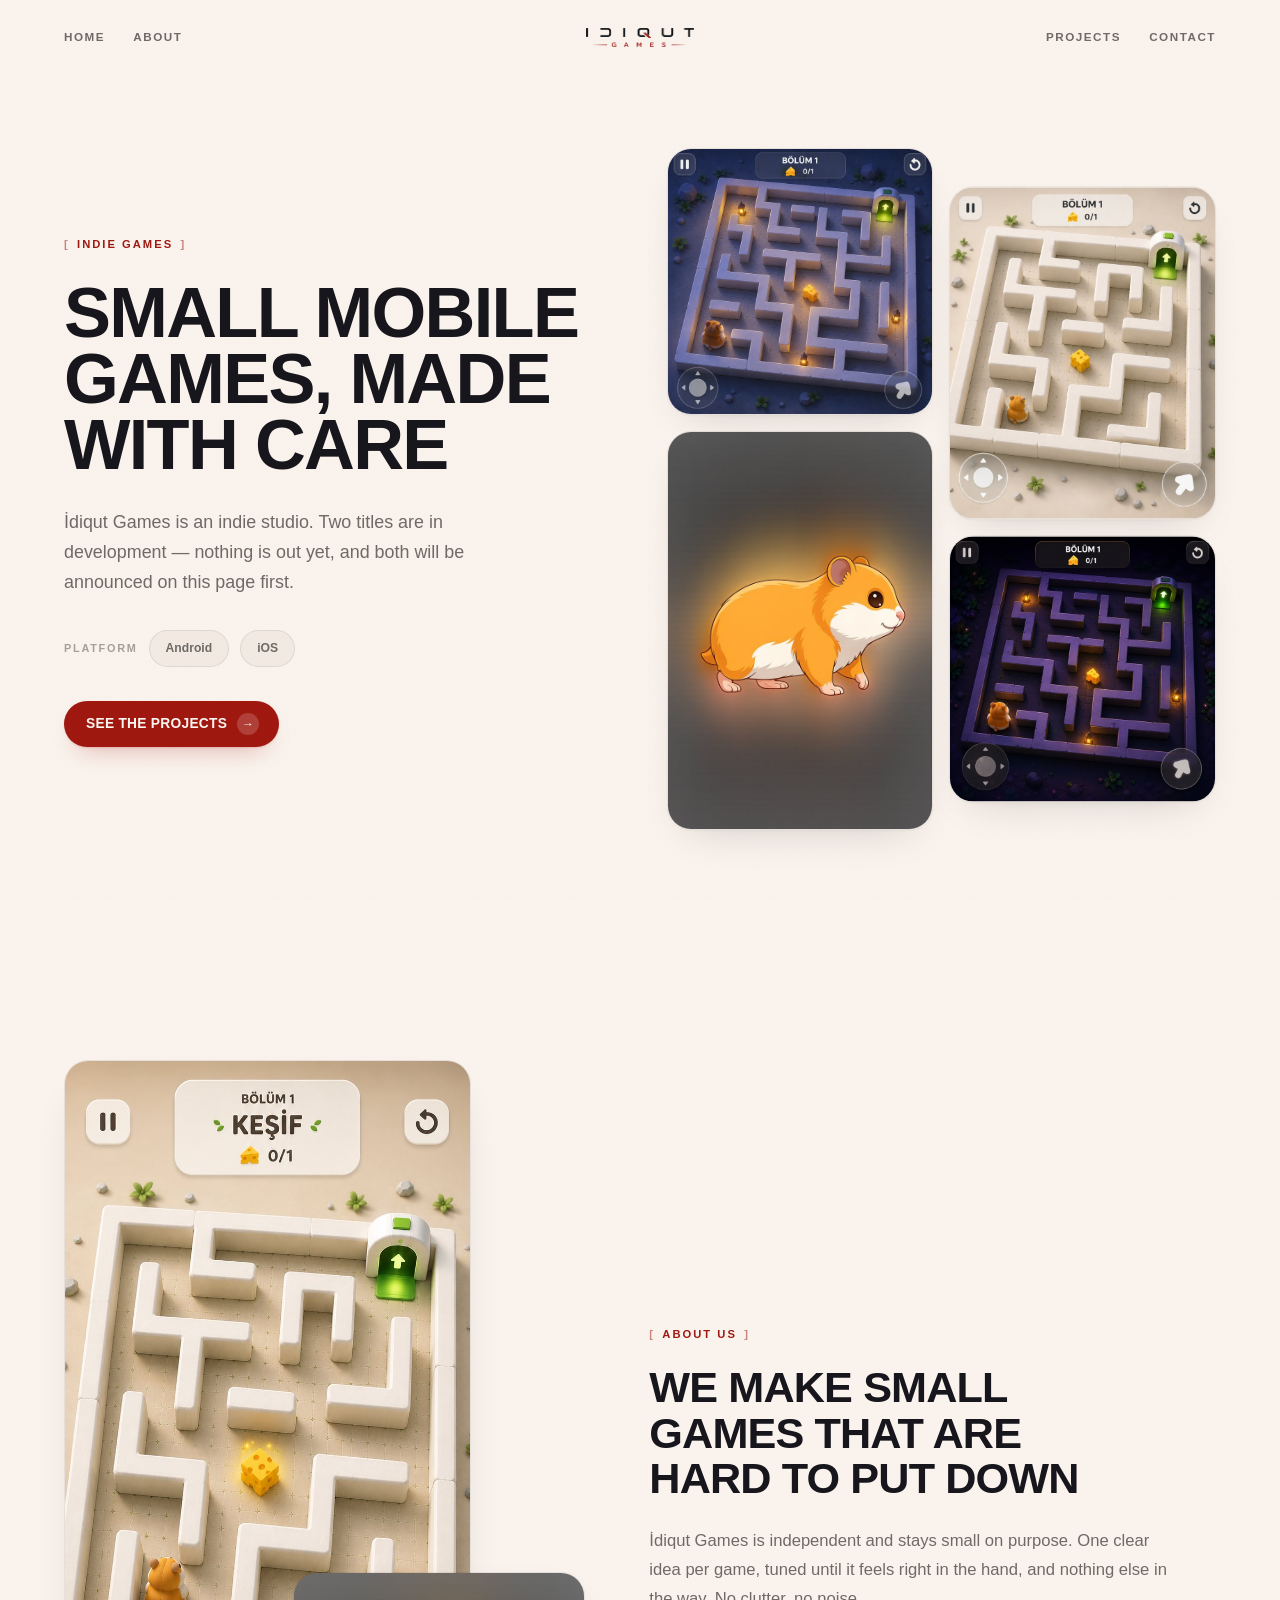
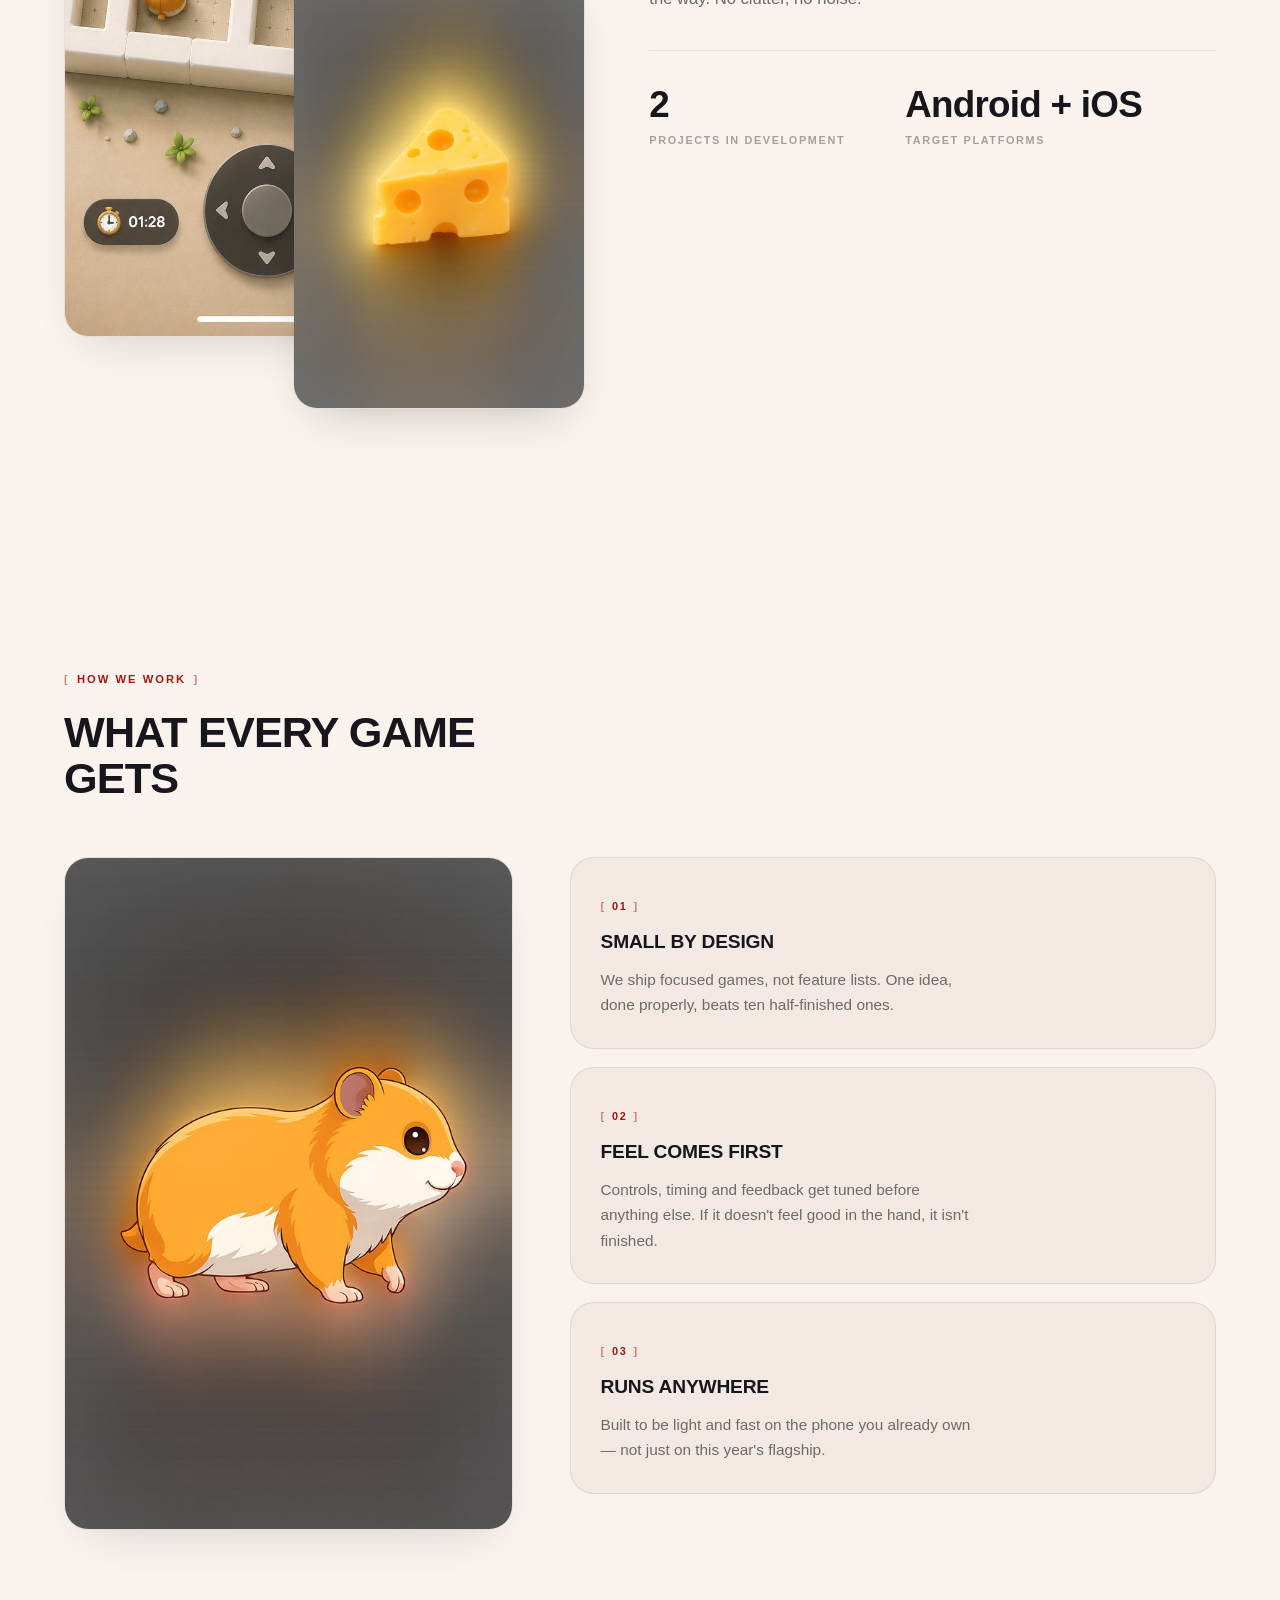
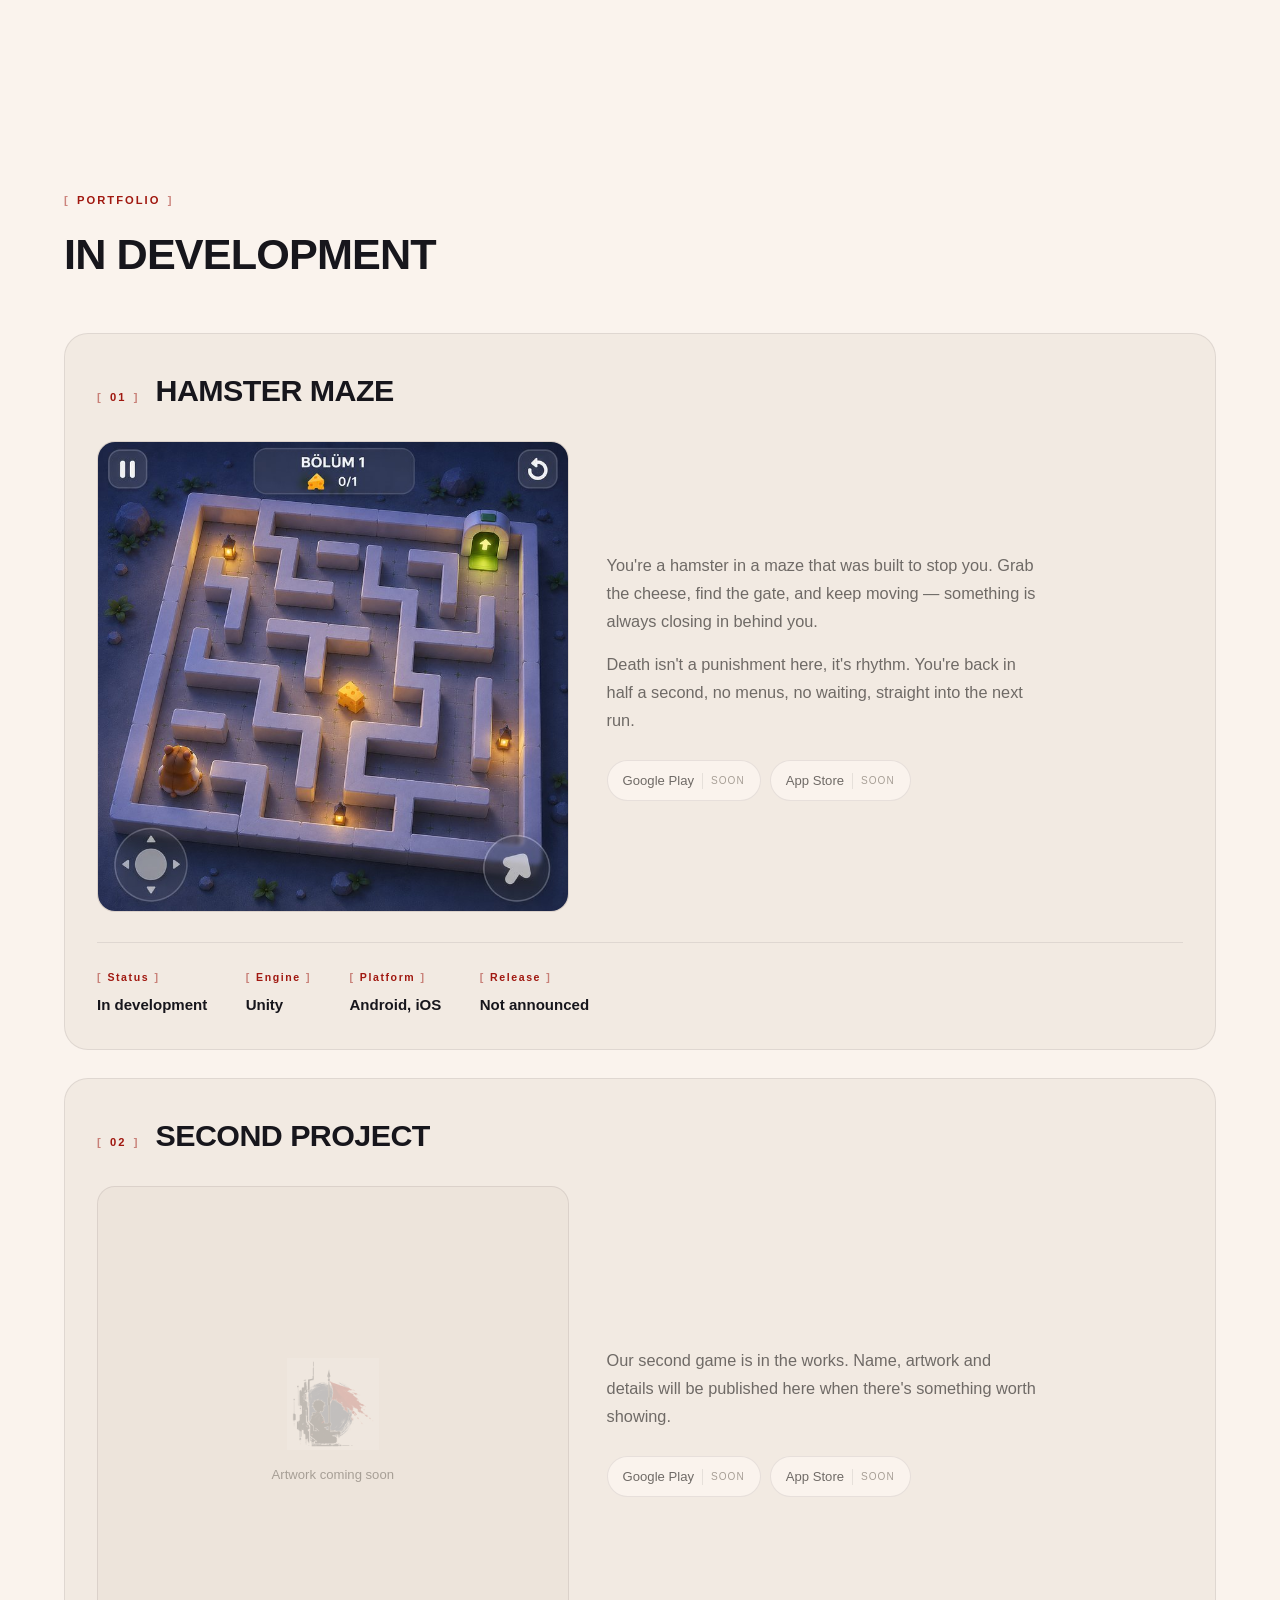
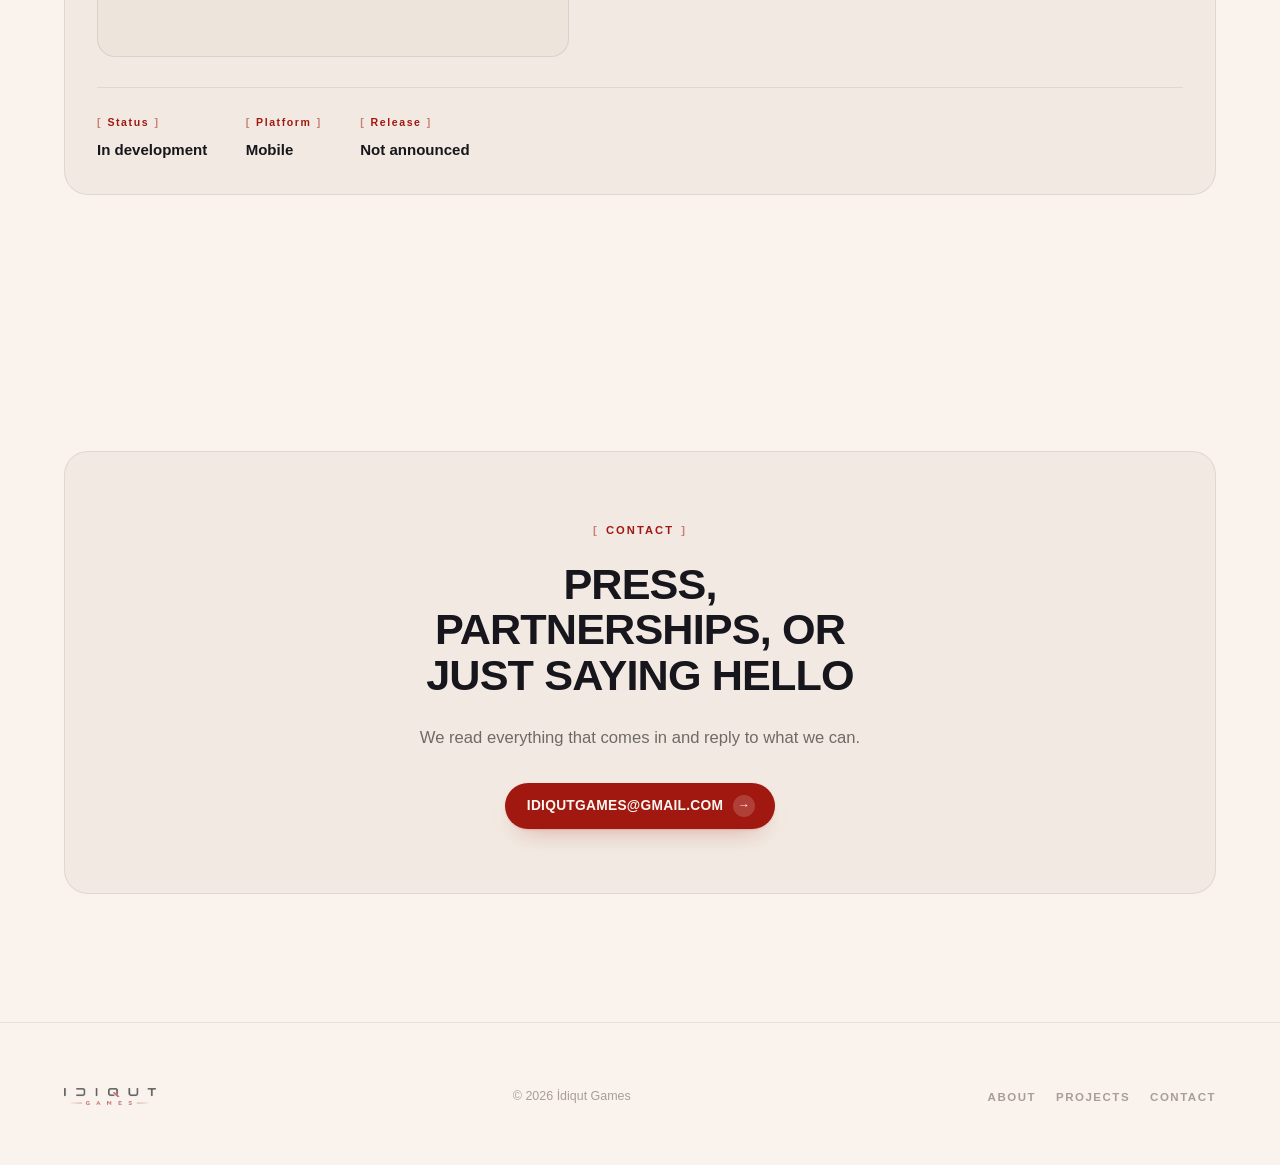
==== commit 865dc953: "Drop the header CTA and soften the shapes Removing the top-right button left the centred logo visual" ====
--- a/index.html
+++ b/index.html
@@ -46,12 +46,12 @@
     --ink:#17161C;
     --muted:#6F6A66;
     --faint:#A79F96;
-    --line:rgba(23,22,28,.11);
+    --line:rgba(23,22,28,.085);
     --accent:#A01810;
     --head:76px;
     --font:-apple-system,BlinkMacSystemFont,"Segoe UI",Roboto,Helvetica,Arial,"Helvetica Neue",sans-serif;
     --wrap:1240px;
-    --r:16px;
+    --r:24px;
   }
 
   *{box-sizing:border-box;margin:0;padding:0}
@@ -89,7 +89,7 @@
     font-size:.86rem;font-weight:600;letter-spacing:.02em;text-transform:uppercase;
     text-decoration:none;white-space:nowrap;
     transition:transform .25s cubic-bezier(.2,.7,.3,1),box-shadow .25s ease;
-    box-shadow:0 1px 2px rgba(160,24,16,.18),0 10px 22px -12px rgba(160,24,16,.5);
+    box-shadow:0 1px 2px rgba(160,24,16,.14),0 12px 26px -14px rgba(160,24,16,.42);
   }
   .pill:hover{transform:translateY(-2px)}
   .pill .a{
@@ -123,21 +123,25 @@
     -webkit-backdrop-filter:blur(14px);backdrop-filter:blur(14px);
     border-bottom-color:var(--line);
   }
-  header .wrap{display:grid;grid-template-columns:1fr auto 1fr;align-items:center;gap:16px}
-  header nav{display:flex;align-items:center;gap:clamp(14px,2.2vw,28px)}
+  /* menu logonun iki yanina bolundu — ortadaki logo dengede kalsin */
+  header .wrap{display:grid;grid-template-columns:1fr auto 1fr;align-items:center;gap:clamp(14px,3vw,32px)}
+  header nav{display:flex;align-items:center;gap:clamp(14px,2.2vw,30px)}
+  header nav.left{justify-self:start}
+  header nav.right{justify-self:end}
   header nav a{
     text-decoration:none;font-size:.73rem;font-weight:600;
     letter-spacing:.13em;text-transform:uppercase;color:var(--muted);
     transition:color .2s ease;white-space:nowrap;
   }
-  header nav a:hover,header nav a.on{color:var(--accent)}
+  header nav a:hover{color:var(--accent)}
   .brand{display:block;justify-self:center;width:clamp(86px,10vw,108px)}
-  .hact{justify-self:end;display:flex}
-  @media (max-width:820px){
-    header .wrap{grid-template-columns:auto 1fr}
-    .brand{justify-self:start;order:-1}
-    header nav{justify-self:end;order:1}
-    .hact{display:none}
+
+  @media (max-width:760px){
+    header .wrap{grid-template-columns:auto 1fr;gap:14px}
+    .brand{justify-self:start;order:-1;width:88px}
+    header nav.left{display:none}
+    header nav.right{justify-self:end;order:1;gap:16px}
+    header nav a{font-size:.68rem;letter-spacing:.1em}
   }
 
   /* ═══ HERO ═══ */
@@ -155,8 +159,8 @@
   .plat{display:flex;align-items:center;gap:11px;margin-top:clamp(24px,3vw,32px);flex-wrap:wrap}
   .plat .lb{font-size:.68rem;font-weight:600;letter-spacing:.16em;text-transform:uppercase;color:var(--faint)}
   .plat span.p{
-    border:1px solid var(--line);border-radius:9px;
-    padding:7px 13px;font-size:.76rem;font-weight:600;color:var(--muted);
+    border:1px solid var(--line);border-radius:100px;
+    padding:8px 16px;font-size:.76rem;font-weight:600;color:var(--muted);
     background:var(--panel);
   }
   .hero .pill{margin-top:clamp(26px,3.2vw,34px)}
@@ -168,7 +172,7 @@
   .mosaic img{
     width:100%;border-radius:var(--r);
     border:1px solid var(--line);
-    box-shadow:0 1px 2px rgba(23,22,28,.04),0 16px 34px -20px rgba(23,22,28,.3);
+    box-shadow:0 1px 2px rgba(23,22,28,.03),0 18px 40px -24px rgba(23,22,28,.22);
   }
 
   /* ═══ BOLUM DUZENI ═══ */
@@ -186,10 +190,10 @@
   @media (min-width:980px){.about{grid-template-columns:minmax(0,.92fr) minmax(0,1fr)}}
   .stack{position:relative;padding-bottom:clamp(40px,6vw,72px)}
   .stack img{border-radius:var(--r);border:1px solid var(--line)}
-  .stack .a1{width:78%;box-shadow:0 18px 40px -22px rgba(23,22,28,.34)}
+  .stack .a1{width:78%;box-shadow:0 20px 46px -26px rgba(23,22,28,.24)}
   .stack .a2{
     position:absolute;right:0;bottom:0;width:56%;
-    box-shadow:0 18px 40px -20px rgba(23,22,28,.4);
+    box-shadow:0 20px 46px -24px rgba(23,22,28,.3);
   }
   .rule{height:1px;background:var(--line);margin:clamp(26px,3.4vw,36px) 0}
   .stats{display:flex;gap:clamp(30px,5vw,60px);flex-wrap:wrap}
@@ -199,7 +203,7 @@
   /* ═══ EXPERTISE ═══ */
   .exp{display:grid;grid-template-columns:1fr;gap:clamp(34px,4.4vw,58px);align-items:start}
   @media (min-width:980px){.exp{grid-template-columns:minmax(0,.82fr) minmax(0,1.18fr)}}
-  .exp .figure img{border-radius:var(--r);border:1px solid var(--line);box-shadow:0 18px 40px -24px rgba(23,22,28,.34)}
+  .exp .figure img{border-radius:var(--r);border:1px solid var(--line);box-shadow:0 20px 46px -28px rgba(23,22,28,.24)}
   .cards{display:flex;flex-direction:column;gap:clamp(12px,1.6vw,18px)}
   .card{
     background:var(--panel);border:1px solid var(--line);border-radius:var(--r);
@@ -223,7 +227,7 @@
   .proj .top h3{font-size:clamp(1.3rem,3vw,1.9rem);font-weight:800;letter-spacing:-.018em;text-transform:uppercase}
   .pgrid{display:grid;grid-template-columns:1fr;gap:clamp(20px,3vw,38px);align-items:center}
   @media (min-width:860px){.pgrid{grid-template-columns:minmax(0,.9fr) minmax(0,1.1fr)}}
-  .pgrid .shot{border-radius:12px;overflow:hidden;background:var(--panel-2);border:1px solid var(--line)}
+  .pgrid .shot{border-radius:18px;overflow:hidden;background:var(--panel-2);border:1px solid var(--line)}
   .pgrid .shot img{width:100%;transition:transform 1.2s cubic-bezier(.2,.7,.25,1)}
   .pgrid .shot:hover img{transform:scale(1.03)}
   .pgrid .shot.empty{
@@ -243,7 +247,7 @@
   .stores{display:flex;flex-wrap:wrap;gap:9px;margin-top:clamp(20px,2.6vw,26px)}
   .store{
     display:inline-flex;align-items:center;gap:8px;
-    border:1px solid var(--line);border-radius:10px;padding:9px 14px;
+    border:1px solid var(--line);border-radius:100px;padding:9px 15px;
     font-size:.82rem;font-weight:500;color:var(--muted);background:var(--bg);
   }
   .store .soon{font-size:.63rem;letter-spacing:.1em;text-transform:uppercase;color:var(--faint);
@@ -293,18 +297,17 @@
 
 <header id="hdr">
   <div class="wrap">
-    <nav aria-label="Main">
+    <nav class="left" aria-label="Main">
       <a href="#top">Home</a>
       <a href="#about">About</a>
-      <a href="#projects">Projects</a>
-      <a href="#contact">Contact</a>
     </nav>
     <a class="brand" href="#top" aria-label="İdiqut Games — home">
       <img src="/assets/v3-wordmark.png" alt="İdiqut Games" width="900" height="166">
     </a>
-    <div class="hact">
-      <a class="pill" href="#projects">Our projects <span class="a" aria-hidden="true">→</span></a>
-    </div>
+    <nav class="right" aria-label="Sections">
+      <a href="#projects">Projects</a>
+      <a href="#contact">Contact</a>
+    </nav>
   </div>
 </header>
 
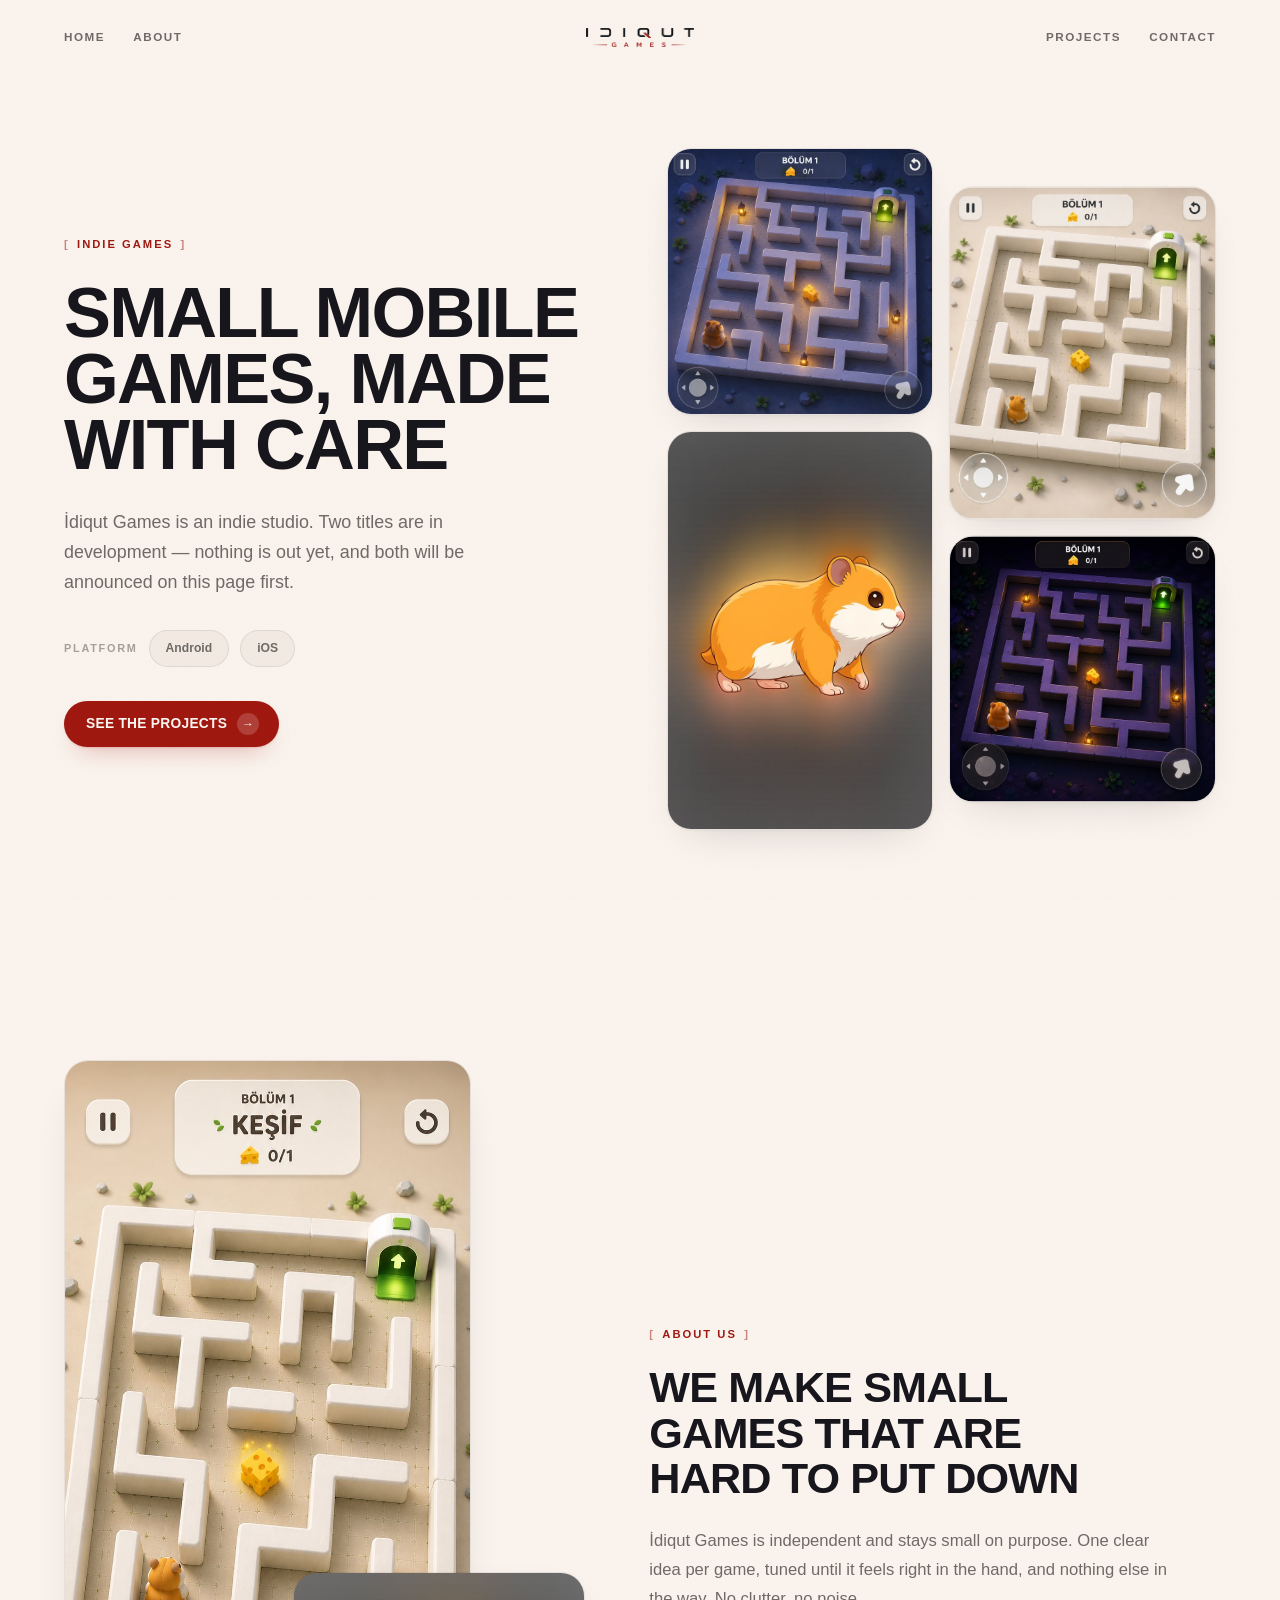
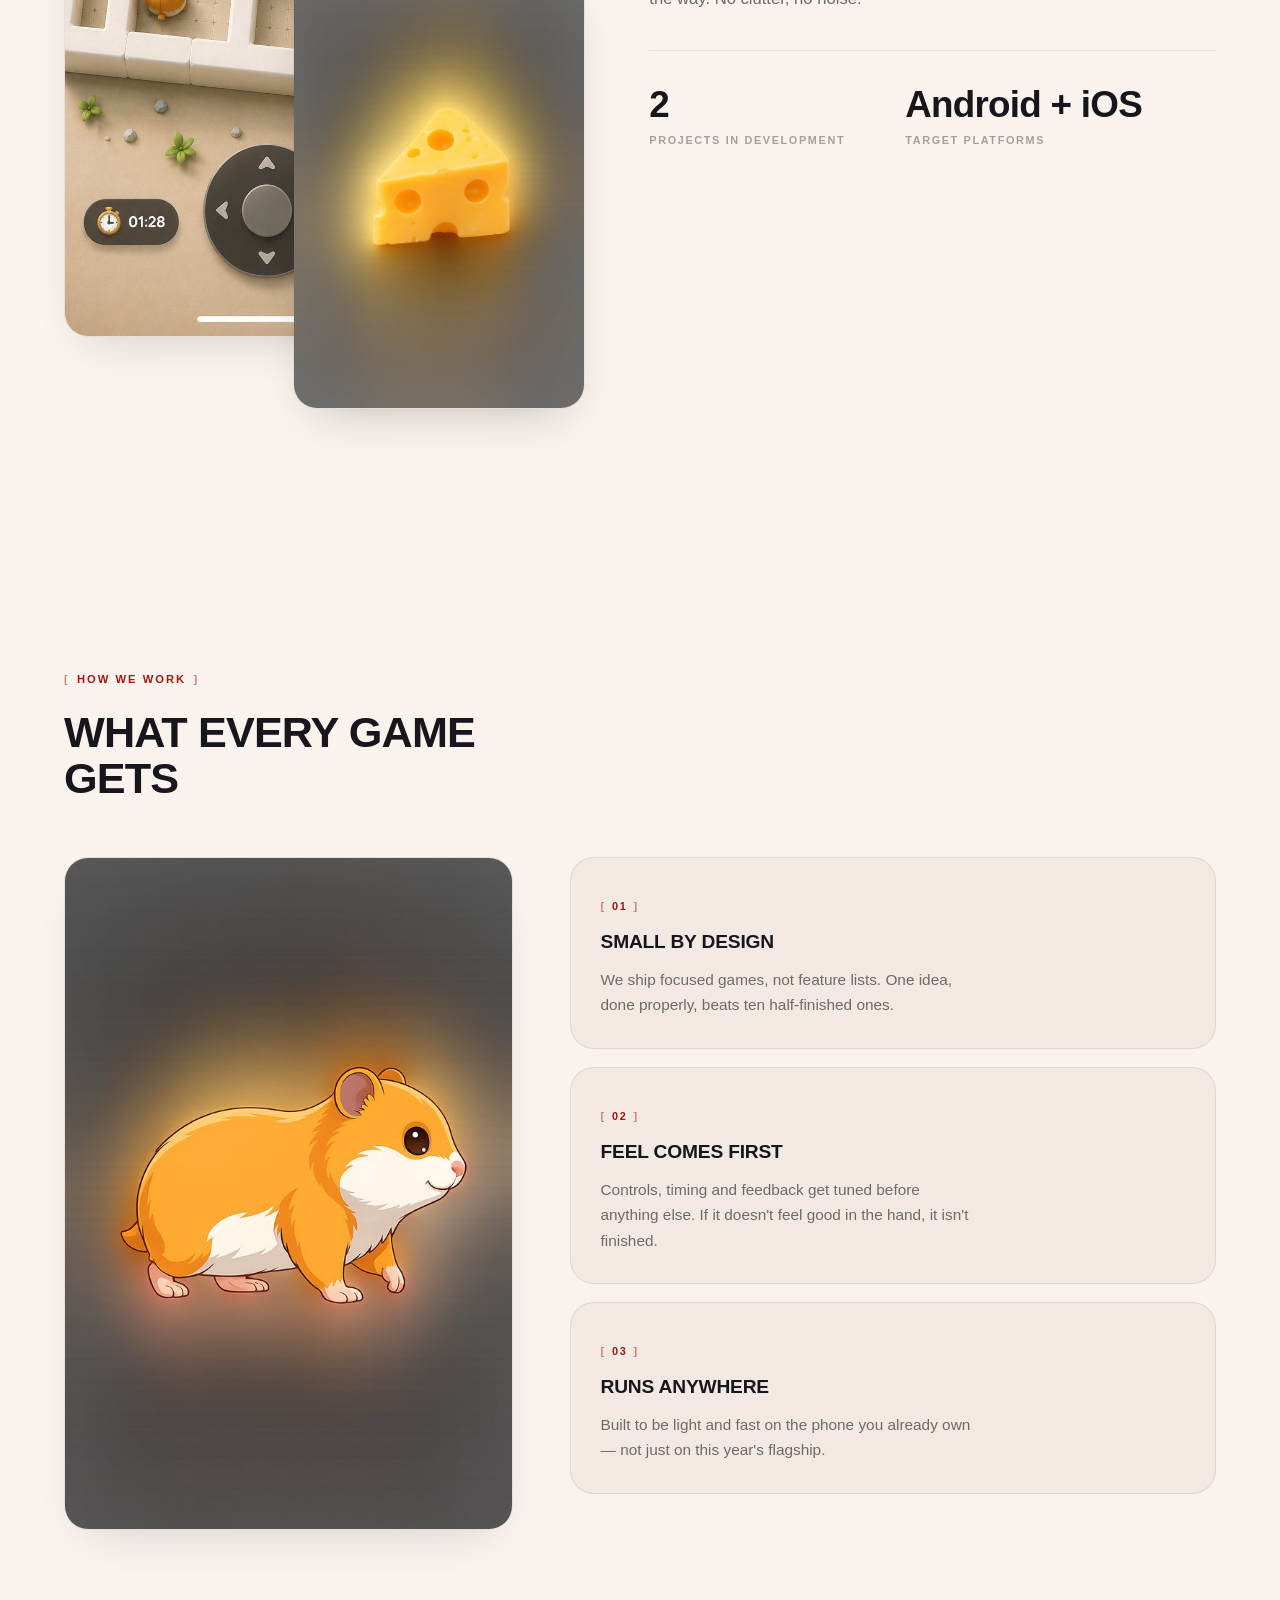
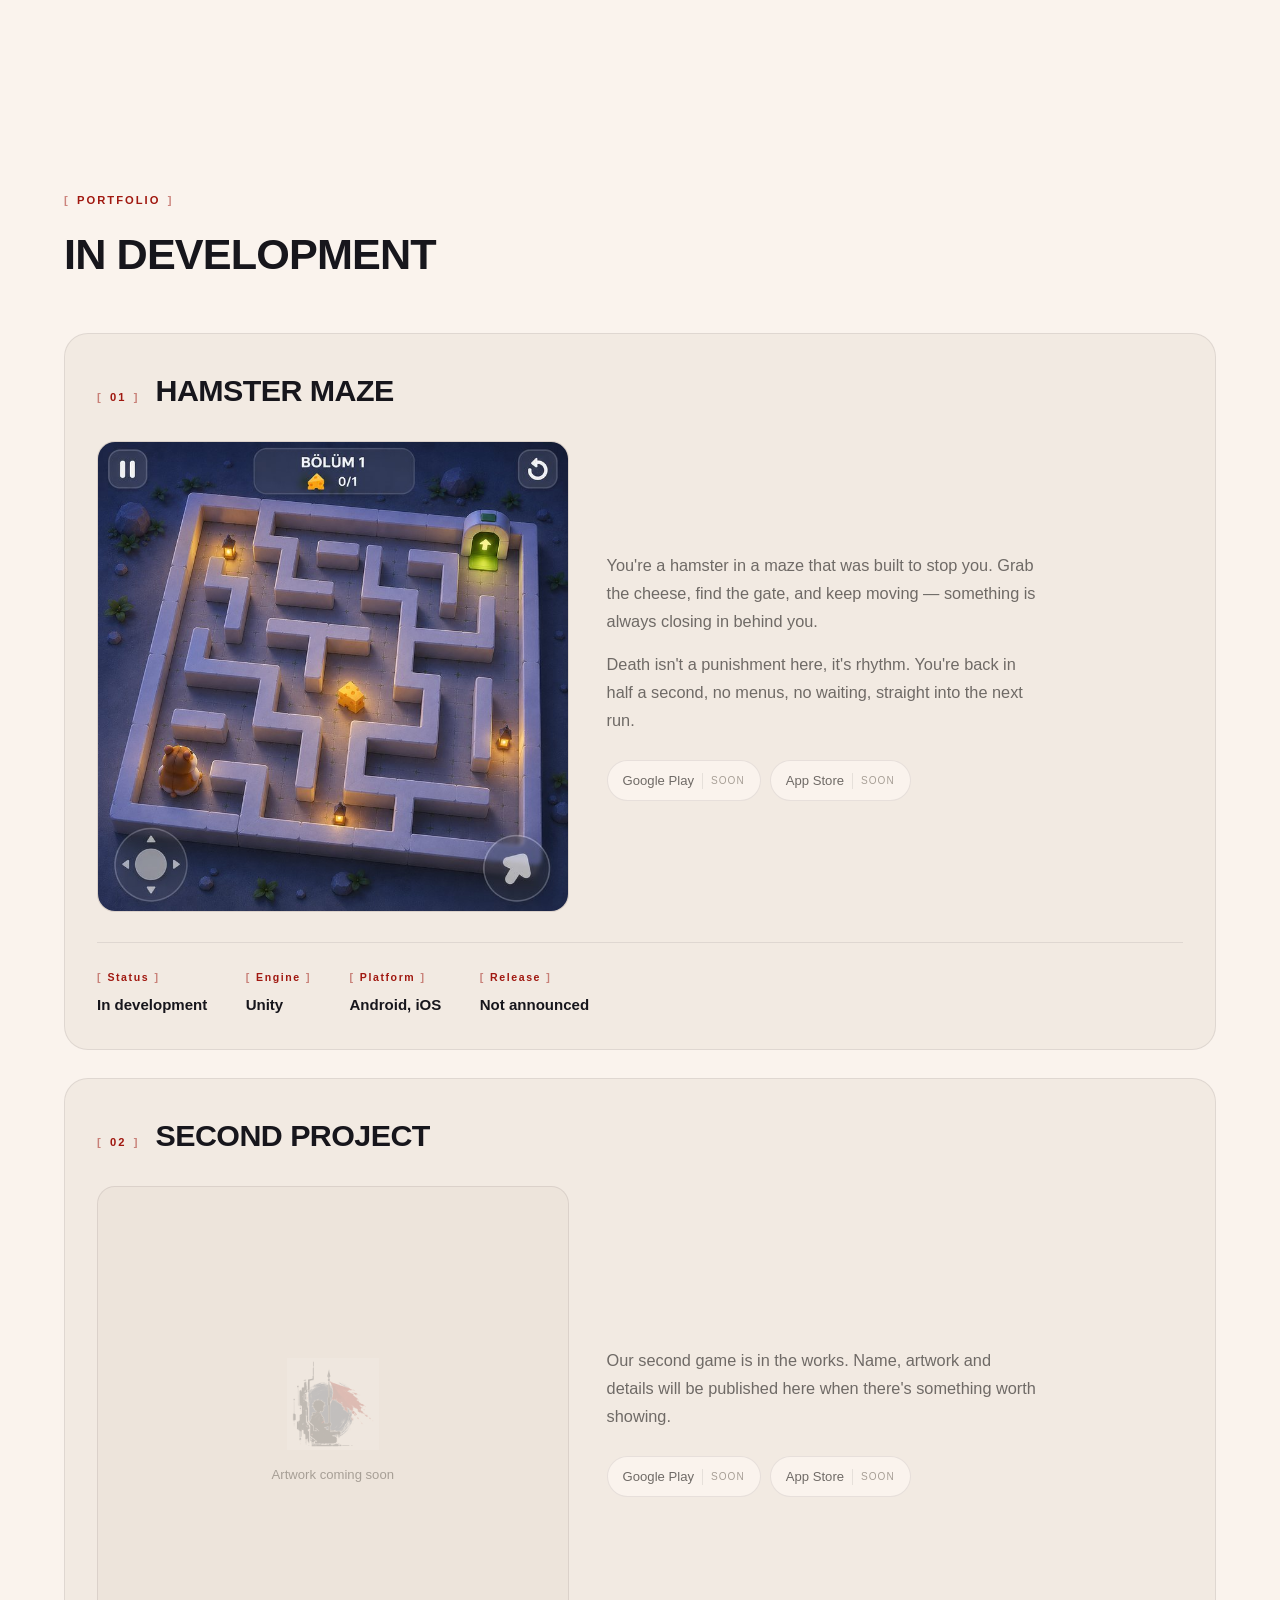
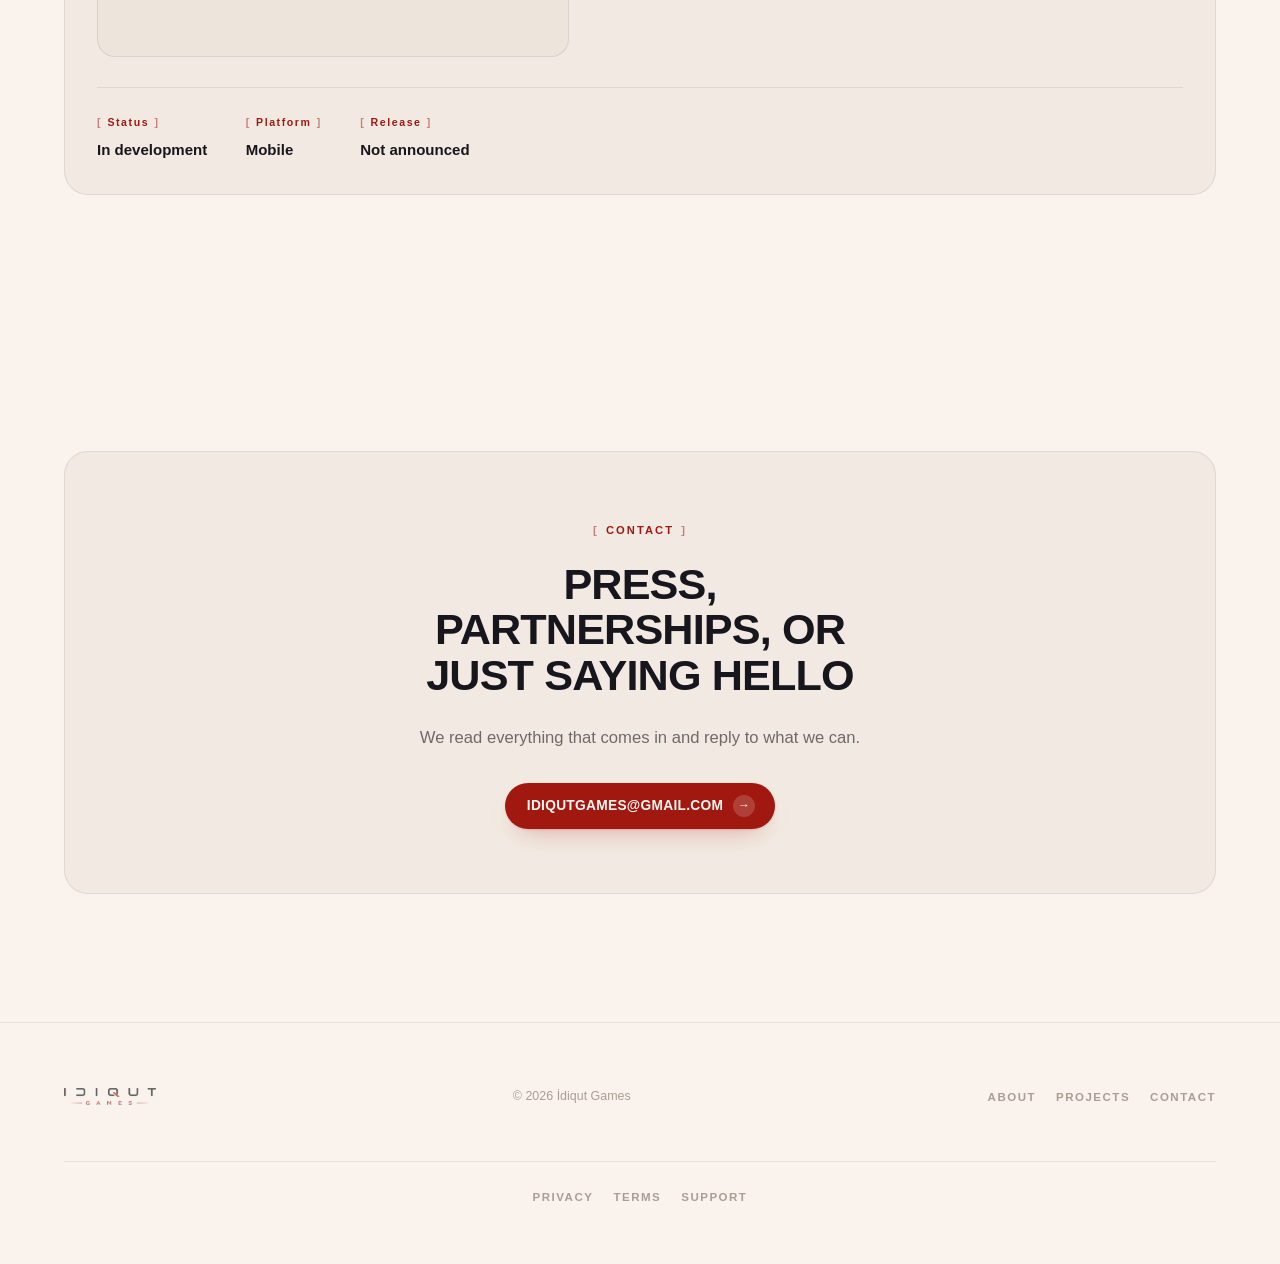
==== commit 6f7a7657: "Add the privacy, terms and support pages The store submissions need all three, so they land together" ====
--- a/index.html
+++ b/index.html
@@ -265,9 +265,15 @@
   footer .wrap{display:flex;align-items:center;justify-content:space-between;gap:24px;flex-wrap:wrap}
   footer .wm{width:92px;opacity:.66}
   footer .copy{font-size:.78rem;color:var(--faint)}
-  footer nav{display:flex;gap:20px}
+  footer nav{display:flex;gap:20px;flex-wrap:wrap}
   footer nav a{font-size:.72rem;font-weight:600;letter-spacing:.13em;text-transform:uppercase;color:var(--faint);text-decoration:none}
   footer nav a:hover{color:var(--accent)}
+  /* yasal linkler kendi satirinda, ayrac cizgisinin altinda */
+  footer nav.legal{
+    flex-basis:100%;justify-content:center;
+    margin-top:clamp(22px,3vw,30px);padding-top:clamp(20px,2.6vw,26px);
+    border-top:1px solid var(--line);
+  }
 
   /* ═══ REVEAL ═══ */
   .rv{opacity:0;transform:translateY(22px);transition:opacity .8s cubic-bezier(.22,.7,.3,1),transform .8s cubic-bezier(.22,.7,.3,1)}
@@ -507,6 +513,11 @@
       <a href="#projects">Projects</a>
       <a href="#contact">Contact</a>
     </nav>
+    <nav class="legal" aria-label="Legal">
+      <a href="/privacy.html">Privacy</a>
+      <a href="/terms.html">Terms</a>
+      <a href="/support.html">Support</a>
+    </nav>
   </div>
 </footer>
 
